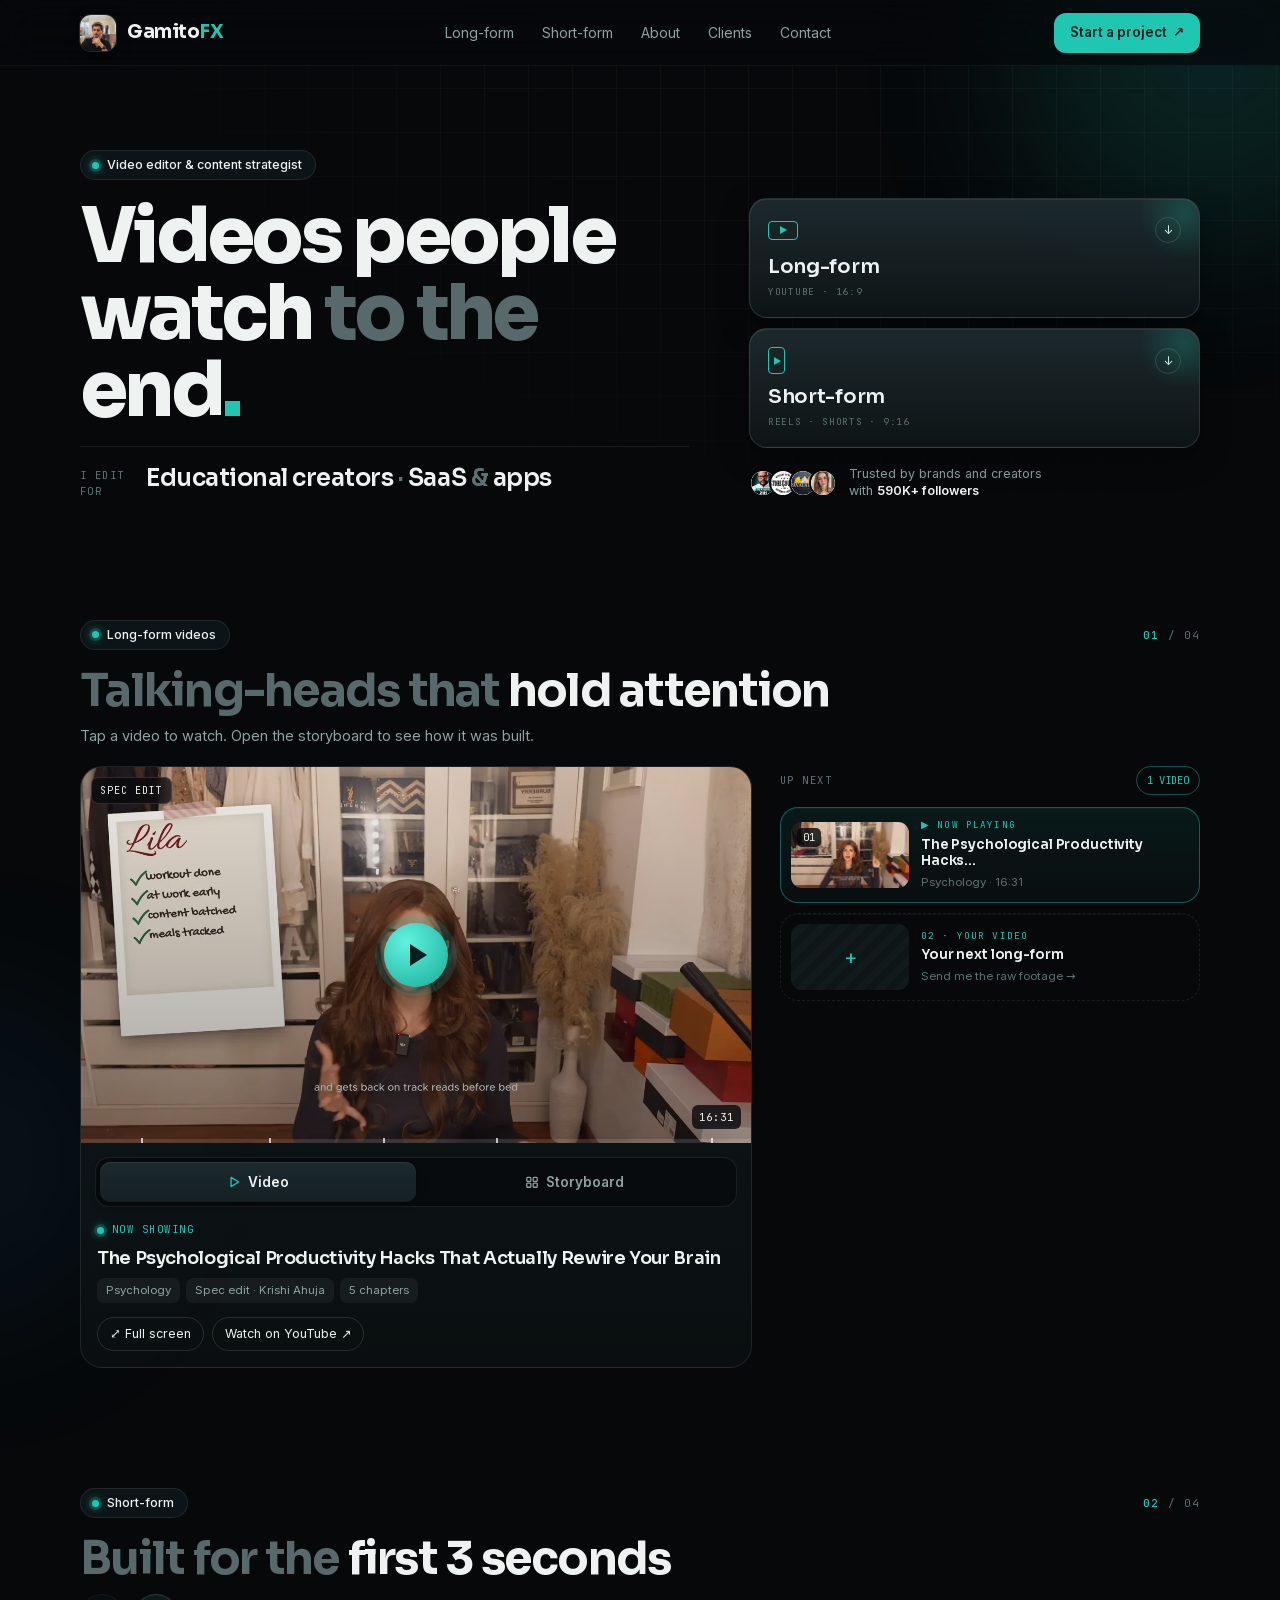
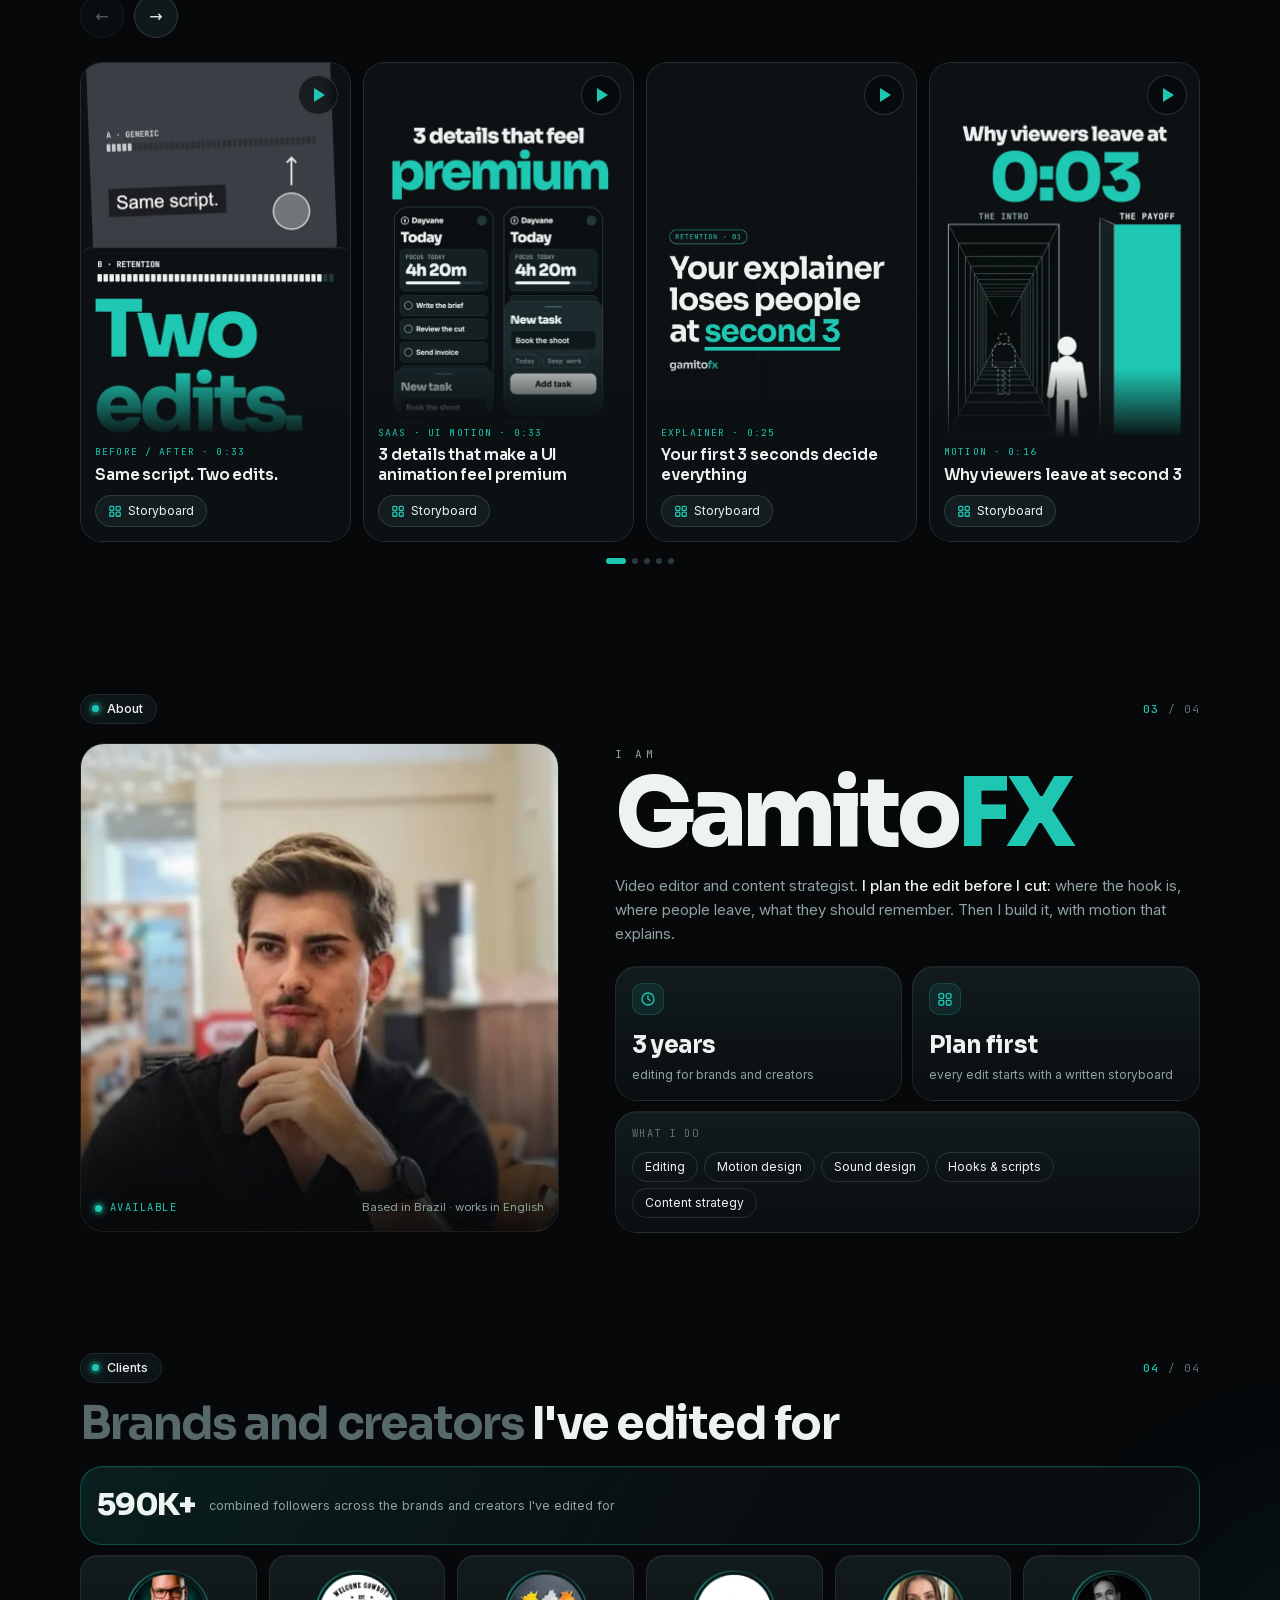
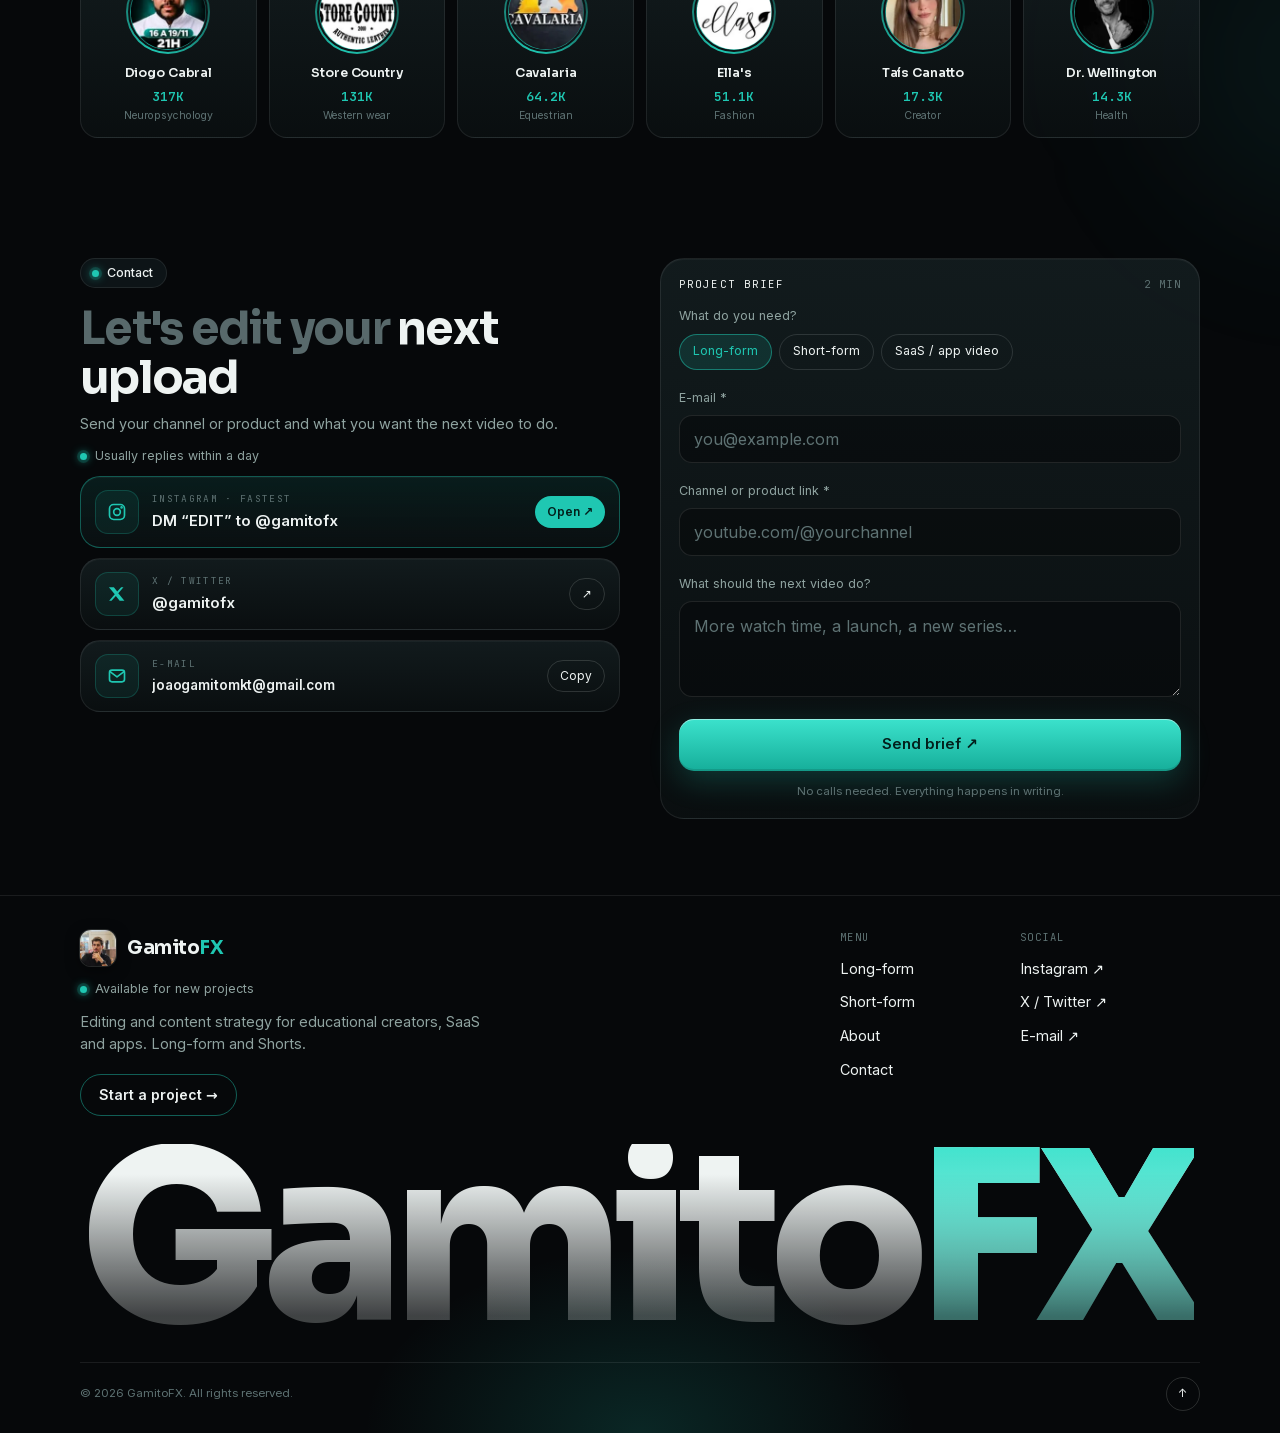
==== index.html @ 032e1204 "Fix desktop: cache-bust CSS/JS, clip ambient glows, tablet layout, hero size; map first-3-seconds sh" ====
<!doctype html>
<html lang="en">
<head>
<meta charset="utf-8">
<meta name="viewport" content="width=device-width, initial-scale=1, viewport-fit=cover">
<title>GamitoFX · Video editor and content strategist for educational creators, SaaS and apps</title>
<meta name="description" content="Long-form and short-form editing with motion design for educational creators, SaaS and apps. Every edit starts with a storyboard. Videos people watch to the end.">
<link rel="canonical" href="https://gamitofx.pages.dev/">
<meta name="theme-color" content="#06080A">
<meta name="color-scheme" content="dark">

<!-- Open Graph / X -->
<meta property="og:type" content="website">
<meta property="og:site_name" content="GamitoFX">
<meta property="og:url" content="https://gamitofx.pages.dev/">
<meta property="og:title" content="GamitoFX · Videos people watch to the end">
<meta property="og:description" content="Video editor and content strategist for educational creators, SaaS and apps. Long-form and Shorts, each one with its storyboard.">
<meta property="og:image" content="https://gamitofx.pages.dev/assets/img/og-image.jpg">
<meta property="og:image:width" content="1200">
<meta property="og:image:height" content="630">
<meta property="og:image:alt" content="GamitoFX: videos people watch to the end">
<meta name="twitter:card" content="summary_large_image">
<meta name="twitter:site" content="@gamitofx">
<meta name="twitter:title" content="GamitoFX · Videos people watch to the end">
<meta name="twitter:description" content="Video editor and content strategist for educational creators, SaaS and apps.">
<meta name="twitter:image" content="https://gamitofx.pages.dev/assets/img/og-image.jpg">

<!-- Icons -->
<link rel="icon" href="/favicon.ico" sizes="48x48">
<link rel="icon" href="/icon-192.png" type="image/png" sizes="192x192">
<link rel="apple-touch-icon" href="/apple-touch-icon.png">
<link rel="manifest" href="/site.webmanifest">

<!-- Fonts -->
<link rel="preload" href="/assets/fonts/sora-var.woff2" as="font" type="font/woff2" crossorigin>
<link rel="preload" href="/assets/fonts/inter-var.woff2" as="font" type="font/woff2" crossorigin>
<link rel="stylesheet" href="/assets/site.css?v=20261111b">

<!-- Google Analytics (GA4): paste the tag here when the property is created -->
<!-- Microsoft Clarity: paste the install code here when the project is created -->

<script type="application/ld+json">
{
  "@context": "https://schema.org",
  "@graph": [
    {
      "@type": "Person",
      "@id": "https://gamitofx.pages.dev/#person",
      "name": "GamitoFX",
      "jobTitle": "Video editor and content strategist",
      "url": "https://gamitofx.pages.dev/",
      "image": "https://gamitofx.pages.dev/assets/img/gamitofx-480.jpg",
      "email": "mailto:joaogamitomkt@gmail.com",
      "nationality": "Brazil",
      "knowsLanguage": ["en", "pt-BR"],
      "sameAs": ["https://www.instagram.com/gamitofx/", "https://x.com/gamitofx"]
    },
    {
      "@type": "ProfessionalService",
      "@id": "https://gamitofx.pages.dev/#service",
      "name": "GamitoFX",
      "url": "https://gamitofx.pages.dev/",
      "image": "https://gamitofx.pages.dev/assets/img/og-image.jpg",
      "description": "Long-form and short-form video editing, motion design and content strategy for educational creators, SaaS and apps.",
      "founder": {"@id": "https://gamitofx.pages.dev/#person"},
      "areaServed": "Worldwide",
      "serviceType": ["Video editing", "Short-form video editing", "Motion design", "Sound design", "Content strategy"]
    },
    {
      "@type": "WebSite",
      "@id": "https://gamitofx.pages.dev/#website",
      "url": "https://gamitofx.pages.dev/",
      "name": "GamitoFX",
      "inLanguage": "en"
    }
  ]
}
</script>
</head>
<body>
<a class="skip" href="#main">Skip to content</a>
<div class="bg-grid" aria-hidden="true"></div>
<div class="glows" aria-hidden="true">
<div class="glow" aria-hidden="true" style="width:380px;height:380px;background:rgba(31,199,178,.14);top:-140px;right:-120px"></div>
<div class="glow" aria-hidden="true" style="width:320px;height:320px;background:rgba(31,140,199,.08);top:1000px;left:-200px"></div>
<div class="glow" aria-hidden="true" style="width:320px;height:320px;background:rgba(31,199,178,.07);top:3100px;right:-200px"></div>
</div>

<header class="head">
  <div class="wrap">
    <a class="brand" href="#top" aria-label="GamitoFX, back to top">
      <img class="logo" src="/assets/img/gamitofx-96.webp" width="36" height="36" alt="">
      <span class="wm">Gamito<i>FX</i></span>
    </a>
    <nav class="nav" aria-label="Main">
      <a href="#long">Long-form</a><a href="#short">Short-form</a><a href="#about">About</a><a href="#clients">Clients</a><a href="#contact">Contact</a>
    </nav>
    <div class="hr">
      <a class="cta-s" href="#contact">Start a project <span aria-hidden="true">↗</span></a>
      <button class="burger" id="burger" aria-label="Open menu" aria-expanded="false" aria-controls="menu"><span></span><span></span><span></span></button>
    </div>
  </div>
  <div class="prog" id="prog" aria-hidden="true"></div>
</header>

<div class="menu" id="menu" aria-label="Menu">
  <a class="mi" href="#long"><span class="mono">01</span><b>Long-form</b><small>16:9</small></a>
  <a class="mi" href="#short"><span class="mono">02</span><b>Short-form</b><small>9:16</small></a>
  <a class="mi" href="#about"><span class="mono">03</span><b>About</b></a>
  <a class="mi" href="#clients"><span class="mono">04</span><b>Clients</b></a>
  <a class="mi" href="#contact"><span class="mono">05</span><b>Contact</b></a>
  <div class="mfoot">
    <div class="msoc"><a class="chip" href="https://www.instagram.com/gamitofx/" target="_blank" rel="noopener">Instagram ↗</a><a class="chip" href="https://x.com/gamitofx" target="_blank" rel="noopener">X ↗</a><a class="chip" href="mailto:joaogamitomkt@gmail.com">E-mail ↗</a></div>
    <a class="btn pri" href="https://ig.me/m/gamitofx" target="_blank" rel="noopener">DM “EDIT” on Instagram ↗</a>
  </div>
</div>

<main id="main">

<!-- HERO -->
<section class="wrap hero" id="top">
  <div>
    <div class="pill"><span class="d live"></span>Video editor &amp; content strategist</div>
    <h1>Videos people watch <span class="g">to the</span> end<span class="dot">.</span></h1>
    <div class="niche"><div class="k">I EDIT FOR</div><div class="v">Educational creators <span>·</span> SaaS <span>&amp;</span> apps</div></div>
  </div>
  <div>
    <div class="watch">
      <a class="wt" href="#long"><div class="ic"><div class="shape" style="width:30px;height:19px"></div><span class="ar" aria-hidden="true">↓</span></div><div><b>Long-form</b><small>YOUTUBE · 16:9</small></div></a>
      <a class="wt" href="#short"><div class="ic"><div class="shape" style="width:17px;height:27px"></div><span class="ar" aria-hidden="true">↓</span></div><div><b>Short-form</b><small>REELS · SHORTS · 9:16</small></div></a>
    </div>
    <a class="trust" href="#clients">
      <div class="stack" aria-hidden="true"><img src="/assets/img/clients/diogo.webp" width="28" height="28" alt=""><img src="/assets/img/clients/store.webp" width="28" height="28" alt=""><img src="/assets/img/clients/cavalaria.webp" width="28" height="28" alt=""><img src="/assets/img/clients/tais.webp" width="28" height="28" alt=""></div>
      <p>Trusted by brands and creators<br>with <b>590K+ followers</b></p>
    </a>
  </div>
</section>

<!-- LONG-FORM -->
<section class="wrap lf" id="long" aria-labelledby="lf-t">
  <div class="shead rv"><div class="pill"><span class="d"></span>Long-form videos</div><span class="idx"><b>01</b> / 04</span></div>
  <h2 class="rv" id="lf-t"><span class="g">Talking-heads that</span> hold attention</h2>
  <p class="sub rv">Tap a video to watch. Open the storyboard to see how it was built.</p>
  <div class="lfg">
    <article class="card player rv">
      <div class="thumb" id="lf-thumb">
        <img src="/assets/img/krishi-poster.webp" width="1280" height="720" alt="Frame from the edit: a polaroid checklist next to the speaker">
        <div class="shade"></div>
        <span class="tag">SPEC EDIT</span>
        <button class="play" id="lf-play" data-yt="2nMF9-UXEYw" aria-label="Play: The Psychological Productivity Hacks That Actually Rewire Your Brain"></button>
        <span class="dur">16:31</span>
        <div class="bar" aria-hidden="true"><u style="left:9%"></u><u style="left:28%"></u><u style="left:45%"></u><u style="left:62%"></u><u style="left:94%"></u></div>
      </div>
      <div class="seg" role="tablist" aria-label="Video or storyboard">
        <button role="tab" id="tab-v" aria-selected="true" aria-controls="pv"><svg class="ico" viewBox="0 0 24 24"><path d="M7 4l13 8-13 8z"/></svg>Video</button>
        <button role="tab" id="tab-s" aria-selected="false" aria-controls="ps" tabindex="-1"><svg class="ico" viewBox="0 0 24 24"><rect x="3" y="4" width="7" height="7" rx="1.5"/><rect x="14" y="4" width="7" height="7" rx="1.5"/><rect x="3" y="14" width="7" height="7" rx="1.5"/><rect x="14" y="14" width="7" height="7" rx="1.5"/></svg>Storyboard</button>
      </div>
      <div class="pinfo" id="pv" role="tabpanel" aria-labelledby="tab-v">
        <div class="now"><span class="d"></span>NOW SHOWING</div>
        <h3>The Psychological Productivity Hacks That Actually Rewire Your Brain</h3>
        <div class="meta"><span>Psychology</span><span>Spec edit · Krishi Ahuja</span><span>5 chapters</span></div>
        <div class="rowb"><button class="chip" id="lf-full">⤢ Full screen</button><a class="chip" id="lf-yt" href="#long" target="_blank" rel="noopener">Watch on YouTube ↗</a></div>
      </div>
      <div class="sb" id="ps" role="tabpanel" aria-labelledby="tab-s" hidden>
        <div class="sbh"><span class="lbl"><b>01</b> · The brief</span></div>
        <p class="brief">17 minutes of one camera, already cut and captioned. <span class="mut">Goal: keep the calm tone and give the viewer a structure to follow.</span></p>
        <div class="sbh"><span class="lbl"><b>02</b> · The look</span><span class="lbl">from the creator's brand</span></div>
        <div class="look"><div class="sw" style="background:#F4ECDF" title="Paper cream"></div><div class="sw" style="background:#7B1E22" title="Deep red"></div><div class="sw" style="background:#3B2A25" title="Ink brown"></div><div class="sw" style="background:#fff" title="White"></div><div class="fonts">Paper, washi tape, polaroids<br>Poppins · Allura · Playfair</div></div>
        <div class="sbh"><span class="lbl"><b>03</b> · Storyboard</span><span class="lbl">swipe →</span></div>
        <div class="tl"><div class="strip" tabindex="0" aria-label="Storyboard frames">
          <div class="fr"><div class="im"><img src="/assets/img/sb/krishi-5.webp" width="480" height="270" alt="" loading="lazy"><span class="tc">0:05</span></div><b>Hook: two people</b><p>Same age, same city. Two characters make the contrast visible from the first second.</p></div>
          <div class="fr"><div class="im"><img src="/assets/img/sb/krishi-20.webp" width="480" height="270" alt="" loading="lazy"><span class="tc">0:20</span></div><b>The checklist</b><p>One item ticks per sentence, on the spoken word.</p></div>
          <div class="fr"><div class="im"><img src="/assets/img/sb/krishi-75.webp" width="480" height="270" alt="" loading="lazy"><span class="tc">1:15</span></div><b>The reveal</b><p>The keyword lands on the beat of the line.</p></div>
          <div class="fr"><div class="im"><img src="/assets/img/sb/krishi-340.webp" width="480" height="270" alt="" loading="lazy"><span class="tc">5:40</span></div><b>Study card</b><p>Research shows up as a note card, with numbers only when they're said.</p></div>
          <div class="fr"><div class="im"><img src="/assets/img/sb/krishi-960.webp" width="480" height="270" alt="" loading="lazy"><span class="tc">16:00</span></div><b>The close</b><p>Short, bold words carry the call to action.</p></div>
        </div></div>
        <div class="sbh"><span class="lbl"><b>04</b> · The process</span></div>
        <div class="flow"><span class="chip">Transcript</span><em>→</em><span class="chip">Structure</span><em>→</em><span class="chip">Look</span><em>→</em><span class="chip">Storyboard</span><em>→</em><span class="chip">Cuts</span><em>→</em><span class="chip">Motion</span><em>→</em><span class="chip">Sound</span><em>→</em><span class="chip">Review</span></div>
        <div class="sbh"><span class="lbl"><b>05</b> · By the numbers</span></div>
        <div class="nums"><div class="num"><b>5</b><span>chapter cards so viewers know where they are</span></div><div class="num"><b>~80</b><span>motion moments timed to the voice</span></div><div class="num"><b>7</b><span>music cues, one per section</span></div><div class="num"><b>−14</b><span>LUFS, YouTube's loudness target</span></div></div>
      </div>
    </article>
    <div class="rv">
      <div class="upn"><span class="lbl">Up next</span><span class="cnt">1 VIDEO</span></div>
      <div class="card item on"><div class="t"><img src="/assets/img/sb/krishi-640.webp" width="480" height="270" alt="" loading="lazy"><span class="n">01</span></div><div><div class="k">▶ NOW PLAYING</div><h4>The Psychological Productivity Hacks…</h4><div class="m">Psychology · 16:31</div></div></div>
      <a class="card item slot" href="#contact"><div class="t" aria-hidden="true">+</div><div><div class="k">02 · YOUR VIDEO</div><h4>Your next long-form</h4><div class="m">Send me the raw footage →</div></div></a>
    </div>
  </div>
</section>

<!-- SHORT-FORM -->
<section class="wrap sf" id="short" aria-labelledby="sf-t">
  <div class="shead rv"><div class="pill"><span class="d"></span>Short-form</div><span class="idx"><b>02</b> / 04</span></div>
  <h2 class="rv" id="sf-t"><span class="g">Built for the</span> first 3 seconds</h2>
  <div class="arrows rv"><button id="prev" aria-label="Previous video">←</button><button id="next" aria-label="Next video">→</button></div>
  <div class="car" id="car">
    <article class="vc" data-sb="same" data-yt="r2tArMUf2h0">
      <div class="im"><video poster="/assets/img/poster-same-script-v2.webp" preload="none" playsinline width="720" height="1280"></video><button class="hit" aria-label="Play: Same script. Two edits."></button><span class="pp" aria-hidden="true"></span></div>
      <div class="ov"><div class="k">BEFORE / AFTER · 0:33</div><h4>Same script. Two edits.</h4><button class="chip sbo"><svg class="ico" viewBox="0 0 24 24" style="color:var(--ac)"><rect x="3" y="4" width="7" height="7" rx="1.5"/><rect x="14" y="4" width="7" height="7" rx="1.5"/><rect x="3" y="14" width="7" height="7" rx="1.5"/><rect x="14" y="14" width="7" height="7" rx="1.5"/></svg>Storyboard</button></div>
    </article>
    <article class="vc" data-sb="ui" data-yt="V-cjwoHcC1Y">
      <div class="im"><video poster="/assets/img/poster-ui-premium.webp" preload="none" playsinline width="720" height="1280"></video><button class="hit" aria-label="Play: 3 details that make a UI animation feel premium"></button><span class="pp" aria-hidden="true"></span></div>
      <div class="ov"><div class="k">SAAS · UI MOTION · 0:33</div><h4>3 details that make a UI animation feel premium</h4><button class="chip sbo"><svg class="ico" viewBox="0 0 24 24" style="color:var(--ac)"><rect x="3" y="4" width="7" height="7" rx="1.5"/><rect x="14" y="4" width="7" height="7" rx="1.5"/><rect x="3" y="14" width="7" height="7" rx="1.5"/><rect x="14" y="14" width="7" height="7" rx="1.5"/></svg>Storyboard</button></div>
    </article>
    <article class="vc" data-sb="first3" data-yt="9R48O_YQjhA">
      <div class="im"><video poster="/assets/img/poster-first-3-seconds.webp" preload="none" playsinline width="720" height="1280"></video><button class="hit" aria-label="Play: Your first 3 seconds decide everything"></button><span class="pp" aria-hidden="true"></span></div>
      <div class="ov"><div class="k">EXPLAINER · 0:25</div><h4>Your first 3 seconds decide everything</h4><button class="chip sbo"><svg class="ico" viewBox="0 0 24 24" style="color:var(--ac)"><rect x="3" y="4" width="7" height="7" rx="1.5"/><rect x="14" y="4" width="7" height="7" rx="1.5"/><rect x="3" y="14" width="7" height="7" rx="1.5"/><rect x="14" y="14" width="7" height="7" rx="1.5"/></svg>Storyboard</button></div>
    </article>
    <article class="vc" data-sb="why">
      <div class="im"><video src="/assets/video/why-viewers-leave.mp4" poster="/assets/img/poster-why-viewers-leave.webp" preload="none" playsinline width="720" height="1280"></video><button class="hit" aria-label="Play: Why viewers leave at second 3"></button><span class="pp" aria-hidden="true"></span></div>
      <div class="ov"><div class="k">MOTION · 0:16</div><h4>Why viewers leave at second 3</h4><button class="chip sbo"><svg class="ico" viewBox="0 0 24 24" style="color:var(--ac)"><rect x="3" y="4" width="7" height="7" rx="1.5"/><rect x="14" y="4" width="7" height="7" rx="1.5"/><rect x="3" y="14" width="7" height="7" rx="1.5"/><rect x="14" y="14" width="7" height="7" rx="1.5"/></svg>Storyboard</button></div>
    </article>
    <article class="vc" data-sb="anatomy">
      <div class="im"><video src="/assets/video/anatomy.mp4" poster="/assets/img/poster-anatomy.webp" preload="none" playsinline width="720" height="1280"></video><button class="hit" aria-label="Play: Anatomy of a viral explainer"></button><span class="pp" aria-hidden="true"></span></div>
      <div class="ov"><div class="k">BREAKDOWN · 0:28</div><h4>Anatomy of a viral explainer</h4><button class="chip sbo"><svg class="ico" viewBox="0 0 24 24" style="color:var(--ac)"><rect x="3" y="4" width="7" height="7" rx="1.5"/><rect x="14" y="4" width="7" height="7" rx="1.5"/><rect x="3" y="14" width="7" height="7" rx="1.5"/><rect x="14" y="14" width="7" height="7" rx="1.5"/></svg>Storyboard</button></div>
    </article>
  </div>
  <div class="dots" id="dots" aria-hidden="true"><i class="on"></i><i></i><i></i><i></i><i></i></div>
</section>

<!-- ABOUT -->
<section class="wrap ab" id="about" aria-labelledby="ab-t">
  <div class="shead rv"><div class="pill"><span class="d"></span>About</div><span class="idx"><b>03</b> / 04</span></div>
  <div class="abg">
    <div class="photo rv"><img src="/assets/img/about-720.webp" width="720" height="720" alt="Portrait of GamitoFX" loading="lazy"><div class="av"><span><span class="d live"></span>AVAILABLE</span><em>Based in Brazil · works in English</em></div></div>
    <div class="rv">
      <div class="iam">I AM</div>
      <h2 class="big" id="ab-t">Gamito<i>FX</i></h2>
      <p class="bio">Video editor and content strategist. <b>I plan the edit before I cut:</b> where the hook is, where people leave, what they should remember. Then I build it, with motion that explains.</p>
      <div class="stats">
        <div class="card st"><div class="i"><svg class="ico" viewBox="0 0 24 24"><circle cx="12" cy="12" r="9"/><path d="M12 7v5l3 2"/></svg></div><b>3 years</b><span>editing for brands and creators</span></div>
        <div class="card st"><div class="i"><svg class="ico" viewBox="0 0 24 24"><rect x="3" y="4" width="7" height="7" rx="1.5"/><rect x="14" y="4" width="7" height="7" rx="1.5"/><rect x="3" y="14" width="7" height="7" rx="1.5"/><rect x="14" y="14" width="7" height="7" rx="1.5"/></svg></div><b>Plan first</b><span>every edit starts with a written storyboard</span></div>
      </div>
      <div class="card does"><div class="lbl">What I do</div><span class="chip">Editing</span><span class="chip">Motion design</span><span class="chip">Sound design</span><span class="chip">Hooks &amp; scripts</span><span class="chip">Content strategy</span></div>
    </div>
  </div>
</section>

<!-- CLIENTS -->
<section class="wrap pf" id="clients" aria-labelledby="cl-t">
  <div class="shead rv"><div class="pill"><span class="d"></span>Clients</div><span class="idx"><b>04</b> / 04</span></div>
  <h2 class="rv" id="cl-t"><span class="g">Brands and creators</span> I've edited for</h2>
  <div class="card total rv"><b>590K+</b><p>combined followers across the brands and creators I've edited for</p></div>
  <ul class="grid rv" style="list-style:none">
    <li class="card cr"><div class="a"><img src="/assets/img/clients/diogo.webp" width="160" height="160" alt="" loading="lazy"></div><b>Diogo Cabral</b><div class="n">317K</div><div class="y">Neuropsychology</div></li>
    <li class="card cr"><div class="a"><img src="/assets/img/clients/store.webp" width="160" height="160" alt="" loading="lazy"></div><b>Store Country</b><div class="n">131K</div><div class="y">Western wear</div></li>
    <li class="card cr"><div class="a"><img src="/assets/img/clients/cavalaria.webp" width="160" height="160" alt="" loading="lazy"></div><b>Cavalaria</b><div class="n">64.2K</div><div class="y">Equestrian</div></li>
    <li class="card cr"><div class="a"><img src="/assets/img/clients/ellas.webp" width="160" height="160" alt="" loading="lazy"></div><b>Ella's</b><div class="n">51.1K</div><div class="y">Fashion</div></li>
    <li class="card cr"><div class="a"><img src="/assets/img/clients/tais.webp" width="160" height="160" alt="" loading="lazy"></div><b>Taís Canatto</b><div class="n">17.3K</div><div class="y">Creator</div></li>
    <li class="card cr"><div class="a"><img src="/assets/img/clients/wellington.webp" width="160" height="160" alt="" loading="lazy"></div><b>Dr. Wellington</b><div class="n">14.3K</div><div class="y">Health</div></li>
  </ul>
</section>

<!-- CONTACT -->
<section class="wrap ct" id="contact" aria-labelledby="ct-t">
  <div class="ctg">
    <div class="rv">
      <div class="pill"><span class="d"></span>Contact</div>
      <h2 id="ct-t"><span class="g">Let's edit your</span> next upload</h2>
      <p class="sub">Send your channel or product and what you want the next video to do.</p>
      <div class="resp"><span class="d live"></span>Usually replies within a day</div>
      <a class="card cc main" href="https://ig.me/m/gamitofx" target="_blank" rel="noopener"><div class="ic"><svg class="ico" viewBox="0 0 24 24"><rect x="3" y="3" width="18" height="18" rx="5"/><circle cx="12" cy="12" r="4"/><circle cx="17.5" cy="6.5" r=".6" fill="currentColor"/></svg></div><div class="tx"><div class="lbl">Instagram · fastest</div><b>DM “EDIT” to @gamitofx</b></div><span class="go">Open ↗</span></a>
      <a class="card cc" href="https://x.com/gamitofx" target="_blank" rel="noopener"><div class="ic"><svg viewBox="0 0 24 24" width="18" height="18" fill="currentColor"><path d="M17.5 3h3.2l-7 8 8.2 10h-6.4l-5-6.3L4.7 21H1.5l7.5-8.6L1.2 3h6.6l4.5 5.8z"/></svg></div><div class="tx"><div class="lbl">X / Twitter</div><b>@gamitofx</b></div><span class="go" aria-hidden="true">↗</span></a>
      <div class="card cc"><div class="ic"><svg class="ico" viewBox="0 0 24 24"><rect x="3" y="5" width="18" height="14" rx="3"/><path d="M4 7l8 6 8-6"/></svg></div><div class="tx"><div class="lbl">E-mail</div><b class="em"><a href="mailto:joaogamitomkt@gmail.com">joaogamitomkt@gmail.com</a></b></div><button class="go" id="copy" data-copy="joaogamitomkt@gmail.com">Copy</button></div>
    </div>
    <form class="card form rv" id="brief" novalidate>
      <div class="fh"><div class="lbl">Project brief</div><span class="lbl">2 min</span></div>
      <fieldset class="fl"><legend>What do you need?</legend>
        <div class="opts">
          <input type="radio" name="need" id="n1" value="Long-form" checked><label for="n1">Long-form</label>
          <input type="radio" name="need" id="n2" value="Short-form"><label for="n2">Short-form</label>
          <input type="radio" name="need" id="n3" value="SaaS / app video"><label for="n3">SaaS / app video</label>
        </div>
      </fieldset>
      <label class="fl"><span>E-mail *</span><input class="in" type="email" name="email" required autocomplete="email" placeholder="you@example.com"></label>
      <label class="fl"><span>Channel or product link *</span><input class="in" type="text" name="link" required inputmode="url" autocapitalize="off" placeholder="youtube.com/@yourchannel"></label>
      <label class="fl"><span>What should the next video do?</span><textarea class="in" name="goal" maxlength="2000" placeholder="More watch time, a launch, a new series…"></textarea></label>
      <button class="btn pri" type="submit" style="margin-top:16px">Send brief ↗</button>
      <p class="fine">No calls needed. Everything happens in writing.</p>
    </form>
  </div>
</section>

</main>

<footer class="foot">
  <div class="wrap">
    <div class="ftop">
      <div>
        <a class="brand" href="#top"><img class="logo" src="/assets/img/gamitofx-96.webp" width="36" height="36" alt=""><span class="wm">Gamito<i>FX</i></span></a>
        <div class="fstat"><span class="d live"></span>Available for new projects</div>
        <p class="ds">Editing and content strategy for educational creators, SaaS and apps. Long-form and Shorts.</p>
        <a class="chip" href="#contact" style="height:42px;padding:0 18px;font-size:14px;font-weight:600;border-color:rgba(31,199,178,.45)">Start a project →</a>
      </div>
      <div class="cols">
        <div><div class="lbl">Menu</div><a href="#long">Long-form</a><a href="#short">Short-form</a><a href="#about">About</a><a href="#contact">Contact</a></div>
        <div><div class="lbl">Social</div><a href="https://www.instagram.com/gamitofx/" target="_blank" rel="noopener">Instagram ↗</a><a href="https://x.com/gamitofx" target="_blank" rel="noopener">X / Twitter ↗</a><a href="mailto:joaogamitomkt@gmail.com">E-mail ↗</a></div>
      </div>
    </div>
    <div class="gwrap" aria-hidden="true"><div class="giant" id="giant">Gamito<i>FX</i></div></div>
    <div class="copy"><span>© 2026 GamitoFX. All rights reserved.</span><a class="top" href="#top" aria-label="Back to top">↑</a></div>
  </div>
</footer>

<dialog class="sheet" id="sheet" aria-labelledby="sh-t">
  <div class="grab" aria-hidden="true"></div>
  <div class="shtop"><div><div class="lbl" id="sh-l"></div><h3 id="sh-t"></h3></div><button class="x" id="sh-x" aria-label="Close storyboard">✕</button></div>
  <p class="sub" id="sh-d" style="font-size:13px;margin:10px 0 14px"></p>
  <div class="vstrip" id="sh-f" tabindex="0" aria-label="Storyboard frames"></div>
  <button class="btn sec" id="sh-w" style="margin-top:16px;height:46px">▶ Watch the short</button>
</dialog>

<div class="toast" id="toast" role="status" aria-live="polite"></div>

<script type="application/json" id="sb-data">
{
  "same": {"t":"Same script. Two edits.","d":"0:33","x":"The same words, edited twice. The difference is three decisions, not effects.","f":[
    ["same-0.5","0:00","The script","Shown first, so it's clear the words never change."],
    ["same-8","0:08","Edit A","A typical edit: title card and a caption at the bottom."],
    ["same-15","0:15","Edit B","Opens on the payoff. One keyword per line."],
    ["same-22","0:22","The why","Each decision is named on screen."]]},
  "ui": {"t":"3 details that make a UI animation feel premium","d":"0:33","x":"Same app, same screens, edited twice: CHEAP and PREMIUM side by side, so the difference is easy to see.","f":[
    ["ui-3.4","0:03","The hook","Two identical phones run the same flow. Only one feels expensive."],
    ["ui-10.9","0:10","Easing","Linear motion next to a spring, with the curve drawn under each phone."],
    ["ui-17.6","0:17","Stagger","Eight elements arrive one by one, shown in slow motion first."],
    ["ui-24.5","0:24","The tiny stuff","Overshoot, motion blur and a sound that lands with the card."]]},
  "first3": {"t":"Your first 3 seconds decide everything","d":"0:25","x":"A faceless explainer: a timer, a timeline and one fix you can use today.","f":[
    ["first3-1","0:01","The hook","A running timer makes “second 3” concrete."],
    ["first3-7","0:07","The problem","Logo, slow title, context: the usual intro on a real timeline."],
    ["first3-13","0:13","The fix","The payoff moves to the front, underlined by hand."],
    ["first3-21","0:21","Before / after","Same content, two first lines side by side."]]},
  "why": {"t":"Why viewers leave at second 3","d":"0:16","x":"No voice, just motion and sound. The video does what it explains.","f":[
    ["why-0.5","0:00","Two doors","The intro corridor on one side, the payoff on the other."],
    ["why-3.1","0:03","Gone","The viewer is pulled out at second 3, like a swipe."],
    ["why-6","0:06","The payoff","The best part was at 0:47. Nobody got there."],
    ["why-10","0:10","Same viewer","Payoff moved to 0:00. Now they walk past second 3."]]},
  "anatomy": {"t":"Anatomy of a viral explainer","d":"0:28","x":"A chapter bar is born in the hook and stays on screen: the Reel uses the technique it teaches.","f":[
    ["anat-1.5","0:01","Three videos","Three different explainers share one structure."],
    ["anat-5","0:05","Hook","The result jumps ahead of the intro on the timeline."],
    ["anat-9","0:09","Problem","Jargon is swapped for the viewer's own words."],
    ["anat-14","0:14","One example","One real example outweighs three claims."]]}
}
</script>
<script src="/assets/site.js?v=20261111b" defer></script>
</body>
</html>
---- assets/site.css ----
/* GamitoFX · site v2 · Midnight Teal */
@font-face{font-family:'Sora';font-style:normal;font-weight:400 800;font-display:swap;src:url(/assets/fonts/sora-var.woff2) format('woff2')}
@font-face{font-family:'Inter';font-style:normal;font-weight:400 600;font-display:swap;src:url(/assets/fonts/inter-var.woff2) format('woff2')}
@font-face{font-family:'JetBrains Mono';font-style:normal;font-weight:400 600;font-display:swap;src:url(/assets/fonts/jbmono-var.woff2) format('woff2')}

:root{
  --bg:#06080A;--sf:#11191B;--sf2:#152023;--bd:#23383C;--bd2:rgba(238,243,242,.085);
  --tx:#EEF3F2;--tx2:#8FA3A0;--tx3:#5E7273;--ac:#1FC7B2;--ac-ink:#03201C;
  --pad:18px;--head:66px;
  --f-d:'Sora',system-ui,sans-serif;--f-b:'Inter',system-ui,sans-serif;--f-m:'JetBrains Mono',ui-monospace,monospace;
}
*{box-sizing:border-box;margin:0;padding:0}
html{scroll-behavior:smooth;scroll-padding-top:calc(var(--head) + 8px);-webkit-text-size-adjust:100%}
html,body{overflow-x:clip}
body{background:var(--bg);color:var(--tx);font-family:var(--f-b);font-size:16px;line-height:1.5;-webkit-font-smoothing:antialiased;position:relative;min-height:100vh}
img,video,svg{display:block;max-width:100%}
a{color:inherit;text-decoration:none}
button{font:inherit;color:inherit;background:none;border:0;cursor:pointer}
:focus-visible{outline:2px solid var(--ac);outline-offset:3px;border-radius:8px}
.sr{position:absolute;width:1px;height:1px;overflow:hidden;clip:rect(0 0 0 0);white-space:nowrap}
.skip{position:absolute;left:12px;top:-60px;z-index:100;background:var(--ac);color:var(--ac-ink);padding:10px 14px;border-radius:10px;font-weight:600}
.skip:focus{top:12px}

/* background */
.bg-grid{position:absolute;inset:0 0 auto 0;height:1100px;pointer-events:none;z-index:-1;
  background-image:linear-gradient(rgba(238,243,242,.035) 1px,transparent 1px),linear-gradient(90deg,rgba(238,243,242,.035) 1px,transparent 1px);background-size:44px 44px;
  -webkit-mask-image:radial-gradient(ellipse 90% 70% at 70% 0%,#000 30%,transparent 75%);mask-image:radial-gradient(ellipse 90% 70% at 70% 0%,#000 30%,transparent 75%)}
.glow{position:absolute;pointer-events:none;border-radius:50%;filter:blur(80px);z-index:-1}
.wrap{max-width:1200px;margin:0 auto;padding:0 var(--pad);position:relative}
.mono{font-family:var(--f-m)}

/* header */
.head{position:fixed;top:0;left:0;right:0;height:var(--head);z-index:50;background:rgba(6,8,10,.72);backdrop-filter:blur(18px) saturate(140%);-webkit-backdrop-filter:blur(18px) saturate(140%);border-bottom:1px solid rgba(238,243,242,.06)}
.head .wrap{height:100%;display:flex;align-items:center;justify-content:space-between}
.prog{position:absolute;left:0;bottom:-1px;height:2px;width:100%;transform-origin:0 50%;transform:scaleX(0);background:linear-gradient(90deg,rgba(31,199,178,.2),var(--ac));box-shadow:0 0 12px rgba(31,199,178,.7)}
.brand{display:flex;align-items:center;gap:11px}
.logo{width:36px;height:36px;border-radius:11px;object-fit:cover;box-shadow:0 0 0 1px rgba(238,243,242,.14),0 4px 14px rgba(0,0,0,.5)}
.wm{font-family:var(--f-d);font-weight:700;font-size:19px;letter-spacing:-.025em}
.wm i{font-style:normal;color:var(--ac)}
.nav{display:none;gap:28px;font-size:14px;color:var(--tx2)}
.nav a{transition:color .2s}.nav a:hover{color:var(--tx)}
.hr{display:flex;align-items:center;gap:10px}
.cta-s{display:none;height:40px;padding:0 16px;border-radius:12px;align-items:center;gap:6px;font-size:13.5px;font-weight:600;background:var(--ac);color:var(--ac-ink);transition:filter .2s}
.cta-s:hover{filter:brightness(1.08)}
.burger{width:44px;height:44px;border-radius:13px;border:1px solid rgba(238,243,242,.15);background:linear-gradient(180deg,rgba(30,44,47,.8),rgba(17,25,27,.8));display:flex;flex-direction:column;justify-content:center;align-items:center;gap:5px;box-shadow:inset 0 1px 0 rgba(255,255,255,.08)}
.burger span{width:18px;height:2px;border-radius:2px;background:var(--tx);transition:transform .25s,opacity .2s,width .25s}
.burger span:nth-child(2){width:12px;margin-left:6px}
.menu-open .burger span:nth-child(1){transform:translateY(7px) rotate(45deg)}
.menu-open .burger span:nth-child(2){opacity:0}
.menu-open .burger span:nth-child(3){transform:translateY(-7px) rotate(-45deg)}

/* menu */
.menu{position:fixed;inset:0;z-index:45;background:rgba(6,8,10,.96);backdrop-filter:blur(18px);-webkit-backdrop-filter:blur(18px);padding:calc(var(--head) + 24px) 22px 28px;display:flex;flex-direction:column;opacity:0;visibility:hidden;transition:opacity .25s,visibility .25s}
.menu-open .menu{opacity:1;visibility:visible}
.menu-open{overflow:hidden}
.mi{display:flex;align-items:center;gap:16px;padding:16px 0;border-bottom:1px solid var(--bd2);transform:translateY(8px);transition:transform .35s}
.menu-open .mi{transform:none}
.mi .mono{font-size:11px;color:var(--ac);width:22px}
.mi b{font-family:var(--f-d);font-weight:700;font-size:30px;letter-spacing:-.035em;flex:1}
.mi small{font-family:var(--f-m);font-size:10.5px;color:var(--tx3);padding:4px 8px;border:1px solid var(--bd2);border-radius:6px}
.mfoot{margin-top:auto}
.msoc{display:flex;gap:8px;margin-bottom:12px;flex-wrap:wrap}
.msoc .chip{height:38px;padding:0 16px;font-size:13px}

/* shared */
.pill{display:inline-flex;align-items:center;gap:8px;height:30px;padding:0 13px 0 11px;border-radius:99px;border:1px solid var(--bd2);background:rgba(21,32,35,.55);font-size:12.5px;font-weight:500}
.d{width:7px;height:7px;border-radius:50%;background:var(--ac);box-shadow:0 0 0 3px rgba(31,199,178,.18),0 0 10px var(--ac);flex:none}
.d.live{animation:pulse 2.4s ease-in-out infinite}
@keyframes pulse{50%{box-shadow:0 0 0 6px rgba(31,199,178,0),0 0 14px var(--ac)}}
.shead{display:flex;justify-content:space-between;align-items:center;gap:12px}
.idx{font-family:var(--f-m);font-size:11px;color:var(--tx3);letter-spacing:.1em}
.idx b{color:var(--ac);font-weight:500}
h1,h2,h3,h4{font-family:var(--f-d);font-weight:700}
h2{font-size:31px;line-height:1.07;letter-spacing:-.038em;margin:16px 0 10px}
.g{color:#58696B}
.sub{color:var(--tx2);font-size:14.5px;line-height:1.55;max-width:560px}
.btn{display:flex;align-items:center;justify-content:center;gap:8px;height:52px;border-radius:15px;font-weight:600;font-size:15px;width:100%;transition:transform .15s,filter .2s}
.btn:active{transform:scale(.98)}
.btn.pri{background:linear-gradient(180deg,#3BE2CC,#16AE9A);color:var(--ac-ink);box-shadow:0 10px 30px rgba(31,199,178,.22),inset 0 1px 0 rgba(255,255,255,.45),inset 0 -2px 0 rgba(0,0,0,.12)}
.btn.pri:hover{filter:brightness(1.06)}
.btn.sec{background:rgba(21,32,35,.8);border:1px solid rgba(238,243,242,.12)}
.chip{display:inline-flex;align-items:center;gap:6px;height:30px;padding:0 12px;border-radius:99px;border:1px solid rgba(238,243,242,.13);font-size:12px;white-space:nowrap;transition:border-color .2s,background .2s}
a.chip:hover,button.chip:hover{border-color:rgba(31,199,178,.5)}
.lbl{font-family:var(--f-m);font-size:10.5px;letter-spacing:.14em;color:var(--tx3);text-transform:uppercase}
.card{border-radius:22px;border:1px solid var(--bd2);background:linear-gradient(180deg,rgba(23,34,37,.72),rgba(12,17,19,.72));box-shadow:inset 0 1px 0 rgba(255,255,255,.04)}
.ico{width:14px;height:14px;fill:none;stroke:currentColor;stroke-width:2.2;stroke-linecap:round;stroke-linejoin:round}
section{position:relative}

/* reveal */
.rv{opacity:0;transform:translateY(16px);transition:opacity .7s cubic-bezier(.2,.7,.2,1),transform .7s cubic-bezier(.2,.7,.2,1)}
.rv.seen{opacity:1;transform:none}
@media (prefers-reduced-motion:reduce){.rv{opacity:1;transform:none;transition:none}html{scroll-behavior:auto}.d.live{animation:none}}

/* hero */
.hero{padding-top:calc(var(--head) + 24px)}
.hero h1{font-weight:800;font-size:clamp(40px,11.4vw,78px);line-height:1;letter-spacing:-.048em;margin:18px 0 0}
.hero h1 .dot{color:var(--ac)}
.niche{margin-top:18px;display:flex;gap:14px;align-items:flex-start;padding-top:16px;border-top:1px solid var(--bd2)}
.niche .k{font-family:var(--f-m);font-size:10.5px;letter-spacing:.14em;color:var(--tx3);padding-top:5px;width:52px;flex:none}
.niche .v{font-family:var(--f-d);font-weight:600;font-size:18.5px;line-height:1.3;letter-spacing:-.02em}
.niche .v span{color:var(--tx3)}
.watch{display:grid;grid-template-columns:1fr 1fr;gap:10px;margin-top:18px}
.wt{height:92px;border-radius:18px;border:1px solid rgba(238,243,242,.12);background:linear-gradient(180deg,rgba(30,44,47,.92),rgba(15,22,24,.92));padding:12px 13px;display:flex;flex-direction:column;justify-content:space-between;position:relative;overflow:hidden;box-shadow:inset 0 1px 0 rgba(255,255,255,.07),0 10px 30px rgba(0,0,0,.35);transition:border-color .25s,transform .25s}
.wt:hover{border-color:rgba(31,199,178,.5);transform:translateY(-2px)}
.wt:after{content:"";position:absolute;right:-30px;top:-30px;width:90px;height:90px;border-radius:50%;background:radial-gradient(rgba(31,199,178,.22),transparent 70%)}
.wt .ic{display:flex;align-items:center;justify-content:space-between}
.shape{border:1.6px solid var(--ac);border-radius:4px;display:flex;align-items:center;justify-content:center}
.shape:after{content:"";border-left:7px solid var(--ac);border-top:4.5px solid transparent;border-bottom:4.5px solid transparent;margin-left:2px}
.ar{width:26px;height:26px;border-radius:50%;border:1px solid rgba(238,243,242,.15);display:flex;align-items:center;justify-content:center;font-size:12px}
.wt b{font-family:var(--f-d);font-size:15.5px;font-weight:600;letter-spacing:-.015em;display:block}
.wt small{display:block;font-family:var(--f-m);font-size:9.5px;color:var(--tx3);letter-spacing:.08em;margin-top:3px}
.trust{display:flex;align-items:center;gap:12px;margin-top:18px}
.stack{display:flex;flex:none}
.stack img{width:28px;height:28px;border-radius:50%;border:2px solid var(--bg);margin-left:-8px;background:#fff;object-fit:cover}
.stack img:first-child{margin-left:0}
.trust p{font-size:12.5px;color:var(--tx2);line-height:1.35}
.trust p b{color:var(--tx);font-weight:600}

/* long-form */
.lf{padding-top:34px}
.player{margin-top:18px;overflow:hidden}
.thumb{position:relative;aspect-ratio:16/9;background:#000;overflow:hidden}
.thumb>img{width:100%;height:100%;object-fit:cover}
.thumb iframe{position:absolute;inset:0;width:100%;height:100%;border:0}
.thumb .shade{position:absolute;inset:0;background:linear-gradient(rgba(0,0,0,.05),rgba(0,0,0,.35))}
.play{position:absolute;left:50%;top:50%;transform:translate(-50%,-50%);width:64px;height:64px;border-radius:50%;background:radial-gradient(circle at 35% 30%,#62F2DF,#15AC98);box-shadow:0 0 0 9px rgba(31,199,178,.16),0 12px 30px rgba(0,0,0,.55);display:flex;align-items:center;justify-content:center;transition:transform .2s,box-shadow .2s}
.play:hover{transform:translate(-50%,-50%) scale(1.06);box-shadow:0 0 0 12px rgba(31,199,178,.2),0 12px 30px rgba(0,0,0,.55)}
.play:after{content:"";border-left:17px solid var(--ac-ink);border-top:11px solid transparent;border-bottom:11px solid transparent;margin-left:5px}
.tag{position:absolute;top:10px;left:10px;font-family:var(--f-m);font-size:10px;letter-spacing:.1em;padding:5px 8px;border-radius:7px;background:rgba(6,8,10,.72);border:1px solid rgba(238,243,242,.14);backdrop-filter:blur(6px)}
.dur{position:absolute;bottom:14px;right:10px;font-family:var(--f-m);font-size:11px;padding:4px 7px;border-radius:6px;background:rgba(6,8,10,.8)}
.bar{position:absolute;left:0;right:0;bottom:0;height:4px;background:rgba(255,255,255,.12)}
.bar u{position:absolute;top:-1px;width:2px;height:6px;background:#fff;opacity:.7}
.seg{display:grid;grid-template-columns:1fr 1fr;margin:14px 14px 0;padding:4px;border-radius:14px;background:rgba(6,8,10,.6);border:1px solid var(--bd2)}
.seg button{height:40px;border-radius:10px;display:flex;align-items:center;justify-content:center;gap:7px;font-size:13.5px;font-weight:600;color:var(--tx2);transition:background .2s,color .2s}
.seg button[aria-selected=true]{background:linear-gradient(180deg,#1C2A2D,#152023);color:var(--tx);box-shadow:inset 0 1px 0 rgba(255,255,255,.08),0 2px 8px rgba(0,0,0,.4)}
.seg button[aria-selected=true] .ico{stroke:var(--ac)}
.pinfo{padding:15px 16px 16px}
.now{font-family:var(--f-m);font-size:10.5px;letter-spacing:.14em;color:var(--ac);display:flex;align-items:center;gap:8px}
.pinfo h3{font-weight:600;font-size:18px;line-height:1.28;letter-spacing:-.02em;margin:9px 0 8px}
.meta{display:flex;flex-wrap:wrap;gap:6px}
.meta span{font-size:11.5px;color:var(--tx2);padding:4px 9px;border-radius:7px;background:rgba(238,243,242,.05)}
.rowb{display:flex;gap:8px;margin-top:14px;flex-wrap:wrap}
.rowb .chip{height:34px;font-size:12.5px}
.upn{display:flex;justify-content:space-between;align-items:center;margin:24px 0 12px}
.cnt{font-family:var(--f-m);font-size:10.5px;padding:6px 10px;border-radius:99px;border:1px solid rgba(31,199,178,.4);color:var(--ac)}
.item{display:flex;gap:12px;padding:10px;border-radius:18px;margin-bottom:10px;align-items:center}
.item.on{border-color:rgba(31,199,178,.42);background:linear-gradient(180deg,rgba(31,199,178,.09),rgba(12,17,19,.7))}
.item .t{width:118px;flex:none;aspect-ratio:16/9;border-radius:11px;overflow:hidden;position:relative;background:#111}
.item .t img{width:100%;height:100%;object-fit:cover}
.item .t .n{position:absolute;top:6px;left:6px;font-family:var(--f-m);font-size:10px;background:rgba(6,8,10,.8);padding:2px 6px;border-radius:5px}
.item .k{font-family:var(--f-m);font-size:9.5px;letter-spacing:.12em;color:var(--ac)}
.item h4{font-weight:600;font-size:13.5px;line-height:1.25;margin:4px 0;letter-spacing:-.01em}
.item .m{font-size:11.5px;color:var(--tx3)}
.item.slot{border-style:dashed;background:transparent;transition:border-color .2s}
.item.slot:hover{border-color:rgba(31,199,178,.5)}
.item.slot .t{background:repeating-linear-gradient(135deg,#0E1517 0 7px,#111A1C 7px 14px);display:flex;align-items:center;justify-content:center;color:var(--ac);font-size:20px}
.item.slot h4{color:var(--tx)}

/* storyboard panel */
.sb{padding:2px 16px 18px}
.sb[hidden]{display:none}
.sbh{display:flex;justify-content:space-between;align-items:baseline;margin:18px 0 10px;gap:10px}
.sbh .lbl b{color:var(--ac);font-weight:500}
.brief{font-size:14px;line-height:1.55}
.brief .mut{color:var(--tx2)}
.look{display:flex;gap:8px;align-items:center;flex-wrap:wrap}
.sw{width:36px;height:36px;border-radius:10px;border:1px solid rgba(255,255,255,.12)}
.fonts{font-size:12px;color:var(--tx2);line-height:1.5;margin-left:6px}
.tl{position:relative;margin-right:-16px}
.tl:before{content:"";position:absolute;left:0;right:0;top:5px;height:1px;background:linear-gradient(90deg,var(--ac),rgba(31,199,178,.1))}
.strip{display:flex;gap:12px;overflow-x:auto;scroll-snap-type:x mandatory;scrollbar-width:none;padding-right:16px}
.strip::-webkit-scrollbar{display:none}
.fr{flex:none;width:196px;position:relative;padding-top:20px;scroll-snap-align:start}
.fr:before{content:"";position:absolute;top:1px;left:0;width:9px;height:9px;border-radius:50%;background:var(--bg);border:2px solid var(--ac)}
.fr .im{aspect-ratio:16/9;border-radius:12px;overflow:hidden;border:1px solid var(--bd2);position:relative;background:#000}
.fr .im img{width:100%;height:100%;object-fit:cover}
.tc{position:absolute;bottom:6px;left:6px;font-family:var(--f-m);font-size:10px;background:var(--ac);color:var(--ac-ink);padding:2px 6px;border-radius:5px;font-weight:600}
.fr b{display:block;font-family:var(--f-d);font-size:13px;font-weight:600;margin:9px 0 3px}
.fr p{font-size:12px;color:var(--tx2);line-height:1.4}
.flow{display:flex;flex-wrap:wrap;gap:6px;align-items:center}
.flow .chip{height:28px;font-size:11.5px;border-color:rgba(31,199,178,.35)}
.flow em{font-style:normal;color:var(--tx3);font-size:11px}
.nums{display:grid;grid-template-columns:1fr 1fr;gap:8px}
.num{padding:12px 13px;border-radius:14px;border:1px solid var(--bd2);background:rgba(6,8,10,.45)}
.num b{font-family:var(--f-d);font-size:22px;font-weight:700;letter-spacing:-.03em}
.num span{display:block;font-size:11.5px;color:var(--tx2);margin-top:3px;line-height:1.35}

/* shorts */
.sf{padding-top:60px}
.arrows{display:flex;gap:10px}
.arrows button{width:44px;height:44px;border-radius:50%;border:1px solid rgba(238,243,242,.15);background:rgba(21,32,35,.7);display:flex;align-items:center;justify-content:center;transition:border-color .2s,opacity .2s}
.arrows button:hover{border-color:rgba(31,199,178,.5)}
.arrows button:disabled{opacity:.35;cursor:default}
.car{display:flex;gap:12px;margin:20px calc(var(--pad)*-1) 0;padding:0 var(--pad);overflow-x:auto;scroll-snap-type:x mandatory;scroll-padding:0 var(--pad);scrollbar-width:none}
.car::-webkit-scrollbar{display:none}
.vc{flex:none;width:248px;border-radius:22px;overflow:hidden;position:relative;border:1px solid var(--bd2);background:var(--sf);scroll-snap-align:start}
.vc .im{aspect-ratio:9/16;position:relative;background:#000}
.vc video{width:100%;height:100%;object-fit:cover}
.pp{position:absolute;top:12px;right:12px;width:40px;height:40px;border-radius:50%;background:rgba(6,8,10,.6);backdrop-filter:blur(6px);border:1px solid rgba(255,255,255,.15);display:flex;align-items:center;justify-content:center;z-index:2}
.pp:after{content:"";border-left:11px solid var(--ac);border-top:7px solid transparent;border-bottom:7px solid transparent;margin-left:3px}
.vc.playing .pp:after{border:0;width:10px;height:12px;margin:0;border-left:3px solid var(--ac);border-right:3px solid var(--ac)}
.vc .ov{position:absolute;left:0;right:0;bottom:0;padding:76px 14px 14px;background:linear-gradient(rgba(10,15,17,0),#0B1012 40%);transition:opacity .3s}
.vc.playing .ov{opacity:0;pointer-events:none}
.vc .ov .k{font-family:var(--f-m);font-size:9.5px;letter-spacing:.12em;color:var(--ac)}
.vc .ov h4{font-size:15.5px;font-weight:600;line-height:1.25;margin:5px 0 11px;letter-spacing:-.01em}
.vc .ov .chip{height:32px;background:rgba(21,32,35,.9);position:relative;z-index:2}
.vc .hit{position:absolute;inset:0;z-index:1}
.dots{display:flex;gap:6px;justify-content:center;margin-top:16px}
.dots i{width:6px;height:6px;border-radius:3px;background:#2A3A3D;transition:width .3s,background .3s}
.dots i.on{width:20px;background:var(--ac)}

/* sheet (dialog) */
dialog.sheet{position:fixed;inset:auto 0 0 0;margin:0;width:100%;max-width:100%;max-height:88vh;border:0;border-top:1px solid rgba(238,243,242,.14);border-radius:26px 26px 0 0;background:#0D1416;color:var(--tx);padding:10px var(--pad) 24px;box-shadow:0 -20px 60px rgba(0,0,0,.7)}
dialog.sheet::backdrop{background:rgba(0,0,0,.6);backdrop-filter:blur(2px)}
dialog.sheet[open]{animation:up .32s cubic-bezier(.2,.8,.2,1)}
@keyframes up{from{transform:translateY(40px);opacity:0}}
.grab{width:40px;height:4px;border-radius:4px;background:#2C3B3E;margin:0 auto 14px}
.shtop{display:flex;justify-content:space-between;align-items:center;gap:12px}
.shtop h3{font-size:18px;font-weight:600;margin-top:5px;letter-spacing:-.02em}
.x{width:36px;height:36px;border-radius:50%;border:1px solid rgba(238,243,242,.15);display:flex;align-items:center;justify-content:center;flex:none}
.vstrip{display:flex;gap:9px;overflow-x:auto;scrollbar-width:none;margin-right:calc(var(--pad)*-1);padding-right:var(--pad);scroll-snap-type:x mandatory}
.vstrip::-webkit-scrollbar{display:none}
.vf{flex:none;width:104px;scroll-snap-align:start}
.vf .im{aspect-ratio:9/16;border-radius:10px;overflow:hidden;border:1px solid var(--bd2);position:relative;background:#000}
.vf .im img{width:100%;height:100%;object-fit:cover}
.vf .tc{top:5px;bottom:auto;left:5px;font-size:9px;padding:1px 5px;border-radius:4px}
.vf p{font-size:11px;line-height:1.35;color:var(--tx2);margin-top:6px}
.vf p b{color:var(--tx);font-weight:600;display:block}

/* about */
.ab{padding-top:64px}
.photo{border-radius:24px;overflow:hidden;position:relative;aspect-ratio:1/1.02;border:1px solid var(--bd2);margin-top:18px}
.photo img{width:100%;height:100%;object-fit:cover;object-position:center 30%}
.photo:after{content:"";position:absolute;inset:0;background:linear-gradient(transparent 55%,rgba(6,8,10,.92))}
.av{position:absolute;bottom:14px;left:14px;right:14px;z-index:2;display:flex;justify-content:space-between;align-items:center;gap:8px}
.av span{font-family:var(--f-m);font-size:10.5px;letter-spacing:.14em;color:var(--ac);display:flex;align-items:center;gap:8px}
.av em{font-style:normal;font-size:11.5px;color:var(--tx2);text-align:right}
.iam{font-family:var(--f-m);font-size:11px;letter-spacing:.3em;color:var(--tx2);margin-top:22px}
.big{font-family:var(--f-d);font-weight:800;letter-spacing:-.05em;line-height:1;margin:4px 0 12px;font-size:clamp(48px,14vw,96px)}
.big i{font-style:normal;color:var(--ac)}
.bio{font-size:15px;line-height:1.6;color:var(--tx2)}
.bio b{color:var(--tx);font-weight:500}
.stats{display:grid;grid-template-columns:1fr 1fr;gap:10px;margin-top:20px}
.st{padding:16px}
.st .i{width:32px;height:32px;border-radius:10px;background:rgba(31,199,178,.1);border:1px solid rgba(31,199,178,.2);display:flex;align-items:center;justify-content:center;color:var(--ac)}
.st .i .ico{width:16px;height:16px;stroke-width:2}
.st b{display:block;font-family:var(--f-d);font-size:24px;font-weight:700;letter-spacing:-.03em;margin-top:12px}
.st span{font-size:12px;color:var(--tx2);line-height:1.4;display:block;margin-top:4px}
.does{margin-top:10px;padding:14px 16px;display:flex;flex-wrap:wrap;gap:6px}
.does .lbl{width:100%;margin-bottom:4px}

/* clients */
.pf{padding-top:64px}
.total{margin-top:18px;padding:16px;display:flex;align-items:center;gap:14px;border-color:rgba(31,199,178,.3);background:linear-gradient(120deg,rgba(31,199,178,.12),rgba(12,17,19,.7) 60%)}
.total b{font-family:var(--f-d);font-size:30px;font-weight:800;letter-spacing:-.04em;flex:none}
.total p{font-size:12.5px;color:var(--tx2);line-height:1.4}
.grid{display:grid;grid-template-columns:repeat(3,1fr);gap:8px;margin-top:10px}
.cr{padding:14px 6px 13px;text-align:center;border-radius:18px;transition:border-color .25s,transform .25s}
.cr:hover{border-color:rgba(31,199,178,.4);transform:translateY(-2px)}
.cr .a{width:64px;height:64px;border-radius:50%;margin:0 auto 10px;padding:2px;background:conic-gradient(from 200deg,var(--ac),rgba(31,199,178,.1),var(--ac))}
.cr .a img{width:100%;height:100%;border-radius:50%;object-fit:cover;border:2px solid #0D1416}
.cr b{font-family:var(--f-d);font-size:12.5px;font-weight:600;display:block;white-space:nowrap;overflow:hidden;text-overflow:ellipsis;letter-spacing:-.01em}
.cr .n{font-family:var(--f-m);font-size:13px;color:var(--ac);margin-top:4px;font-weight:600}
.cr .y{font-size:10.5px;color:var(--tx3);margin-top:2px}

/* contact */
.ct{padding-top:64px}
.resp{display:inline-flex;align-items:center;gap:8px;font-size:12.5px;color:var(--tx2);margin-top:12px}
.cc{display:flex;align-items:center;gap:13px;padding:13px 14px;border-radius:20px;margin-top:10px;transition:border-color .2s}
a.cc:hover{border-color:rgba(31,199,178,.45)}
.cc .ic{width:44px;height:44px;border-radius:13px;flex:none;background:rgba(31,199,178,.08);border:1px solid rgba(31,199,178,.22);display:flex;align-items:center;justify-content:center;color:var(--ac)}
.cc .ic .ico{width:20px;height:20px;stroke-width:2}
.cc .tx{flex:1;min-width:0}
.cc .tx .lbl{font-size:9.5px}
.cc .tx b{display:block;font-size:15px;font-weight:600;margin-top:4px;overflow-wrap:anywhere}
.cc .tx b.em{font-size:13.5px;letter-spacing:-.01em}
.go{height:32px;padding:0 12px;border-radius:99px;border:1px solid rgba(238,243,242,.15);font-size:12px;display:flex;align-items:center;gap:5px;flex:none}
.cc.main{border-color:rgba(31,199,178,.4);background:linear-gradient(180deg,rgba(31,199,178,.11),rgba(12,17,19,.8))}
.cc.main .go{background:var(--ac);color:var(--ac-ink);border:0;font-weight:600}
.form{margin-top:14px;border-radius:24px;padding:18px}
.fh{display:flex;justify-content:space-between;align-items:center}
.fh .lbl:first-child{color:var(--tx);letter-spacing:.2em}
.fl{margin-top:14px;display:block;border:0}
.fl>span,.fl legend{font-size:12.5px;color:var(--tx2)}
.in{margin-top:7px;width:100%;height:48px;border-radius:13px;border:1px solid rgba(238,243,242,.1);background:rgba(6,8,10,.55);padding:0 14px;font:inherit;font-size:16px;color:var(--tx);transition:border-color .2s}
.in::placeholder{color:var(--tx3)}
.in:focus{outline:0;border-color:rgba(31,199,178,.6)}
textarea.in{height:96px;padding-top:12px;resize:vertical}
.opts{display:flex;gap:7px;margin-top:8px;flex-wrap:wrap}
.opts input{position:absolute;opacity:0;pointer-events:none}
.opts label{display:inline-flex;align-items:center;height:36px;padding:0 13px;border-radius:99px;border:1px solid rgba(238,243,242,.13);font-size:12.5px;cursor:pointer;transition:all .2s}
.opts input:checked+label{background:rgba(31,199,178,.14);border-color:rgba(31,199,178,.5);color:var(--ac)}
.opts input:focus-visible+label{outline:2px solid var(--ac);outline-offset:2px}
.fine{font-size:11.5px;color:var(--tx3);text-align:center;margin-top:12px}

/* footer */
.foot{margin-top:76px;border-top:1px solid var(--bd2);padding:34px 0 22px;position:relative;overflow:hidden}
.foot:before{content:"";position:absolute;left:50%;bottom:-200px;width:600px;height:400px;transform:translateX(-50%);background:radial-gradient(rgba(31,199,178,.16),transparent 65%);pointer-events:none}
.fstat{display:inline-flex;align-items:center;gap:8px;font-size:12.5px;color:var(--tx2);margin-top:14px}
.foot .ds{font-size:14.5px;color:var(--tx2);line-height:1.55;margin:12px 0 18px;max-width:420px}
.cols{display:grid;grid-template-columns:1fr 1fr;margin-top:30px}
.cols .lbl{margin-bottom:12px}
.cols a{display:block;font-size:14.5px;margin-bottom:12px;transition:color .2s}
.cols a:hover{color:var(--ac)}
.gwrap{margin-top:28px;line-height:0}
.giant{font-family:var(--f-d);font-weight:800;letter-spacing:-.055em;line-height:.82;white-space:nowrap;display:inline-block;font-size:21vw;
  background:linear-gradient(180deg,#EEF3F2 15%,rgba(238,243,242,.25) 85%);-webkit-background-clip:text;background-clip:text;color:transparent;padding-bottom:.04em}
.giant i{font-style:normal;background:linear-gradient(180deg,#3BE2CC 15%,rgba(31,199,178,.2) 85%);-webkit-background-clip:text;background-clip:text;color:transparent}
.copy{display:flex;justify-content:space-between;align-items:center;font-size:11.5px;color:var(--tx3);margin-top:16px;padding-top:14px;border-top:1px solid var(--bd2)}
.top{width:34px;height:34px;border-radius:50%;border:1px solid rgba(238,243,242,.15);display:flex;align-items:center;justify-content:center;color:var(--tx)}

.toast{position:fixed;left:50%;bottom:24px;transform:translate(-50%,20px);z-index:80;background:#152023;border:1px solid rgba(31,199,178,.4);color:var(--tx);font-size:13.5px;padding:10px 16px;border-radius:12px;opacity:0;transition:all .3s;pointer-events:none;box-shadow:0 10px 30px rgba(0,0,0,.5)}
.toast.on{opacity:1;transform:translate(-50%,0)}

/* 404 */
.nf{min-height:100vh;display:grid;place-items:center;text-align:center;padding:0 var(--pad)}
.nf h1{font-size:clamp(36px,9vw,64px);letter-spacing:-.045em;line-height:1.05;margin:16px 0 12px}
.nf .btn{width:auto;padding:0 22px;display:inline-flex;margin-top:24px}

/* ---------- desktop ---------- */
@media (min-width:900px){
  :root{--pad:40px}
  .nav,.cta-s{display:flex}
  .burger{display:none}
  .hero{padding-top:150px;display:grid;grid-template-columns:1.35fr 1fr;gap:60px;align-items:end}
  .niche .v{font-size:24px}
  .watch{grid-template-columns:1fr;margin-top:0}
  .wt{height:120px;padding:18px}
  .wt b{font-size:20px}
  h2{font-size:46px}
  .lf,.sf,.pf,.ct{padding-top:120px}
  .lfg{display:grid;grid-template-columns:1.6fr 1fr;gap:28px;align-items:start}
  .upn{margin-top:18px}
  .car{margin:24px 0 0;padding:0;scroll-padding:0}
  .vc{width:calc((100% - 36px)/4)}
  .ab{padding-top:130px}
  .abg{display:grid;grid-template-columns:.9fr 1.1fr;gap:56px;align-items:center}
  .grid{grid-template-columns:repeat(6,1fr);gap:12px}
  .cr .a{width:84px;height:84px}
  .ctg{display:grid;grid-template-columns:1fr 1fr;gap:40px;align-items:start}
  .form{margin-top:0}
  .cols{grid-template-columns:repeat(2,180px);margin-top:0}
  .ftop{display:flex;justify-content:space-between;align-items:flex-start}
  dialog.sheet{inset:0;margin:auto;max-width:640px;height:fit-content;border:1px solid rgba(238,243,242,.14);border-radius:26px;padding:22px 26px 26px}
  dialog.sheet .grab{display:none}
  .vstrip{margin-right:0;padding-right:0}
  .vf{width:calc((100% - 27px)/4)}
}
.vc iframe{position:absolute;inset:0;width:100%;height:100%;border:0;z-index:3;background:#000}
.pp{cursor:pointer}.vc.playing .pp{z-index:4}
.glows{position:absolute;top:0;left:0;right:0;bottom:0;overflow:hidden;pointer-events:none;z-index:-1}
.glows .glow{z-index:auto}
/* tablet: 600–899px keeps the mobile layout, with tighter measures */
@media (min-width:600px) and (max-width:899px){
  :root{--pad:32px}
  .photo{max-width:440px;margin-left:auto;margin-right:auto}
  .grid{grid-template-columns:repeat(6,1fr)}
  .cr .a{width:56px;height:56px}
  .vc{width:280px}
}
@media (min-width:900px){.hero h1{font-size:clamp(56px,6vw,82px)}}
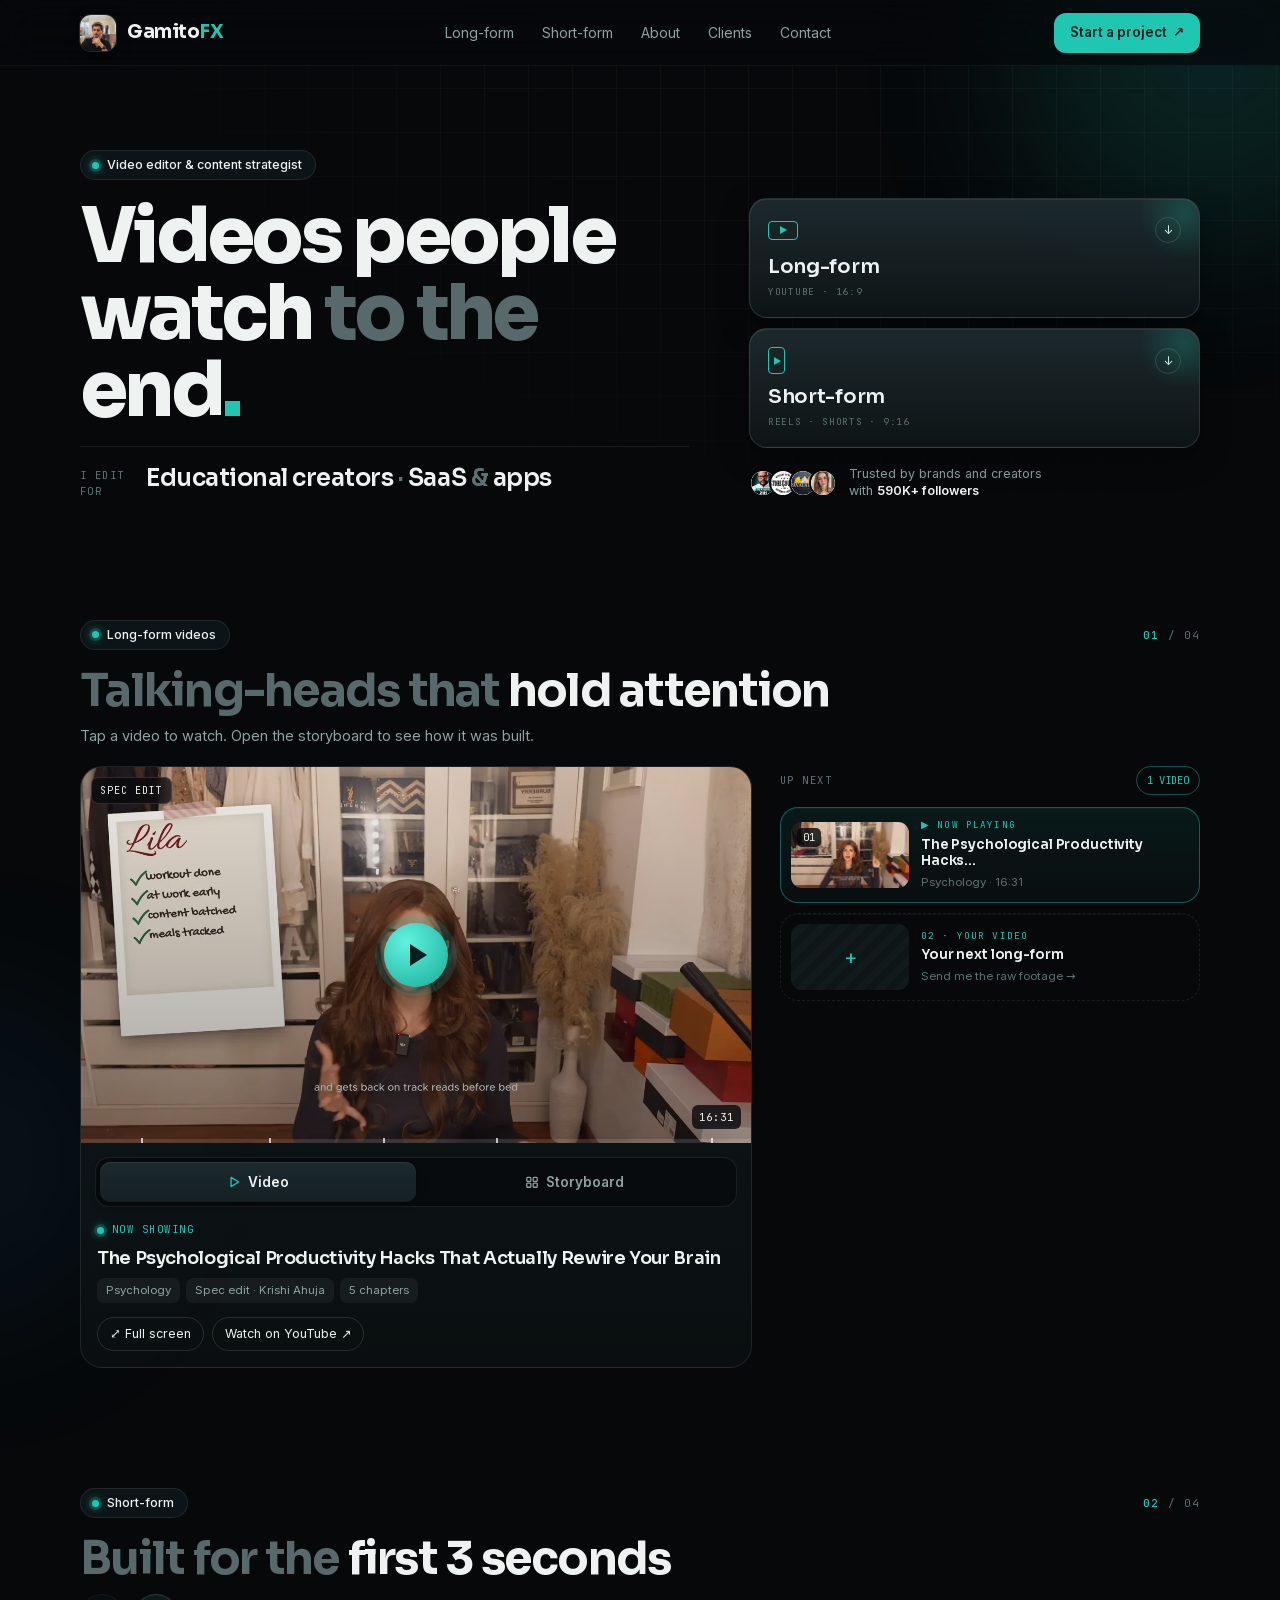
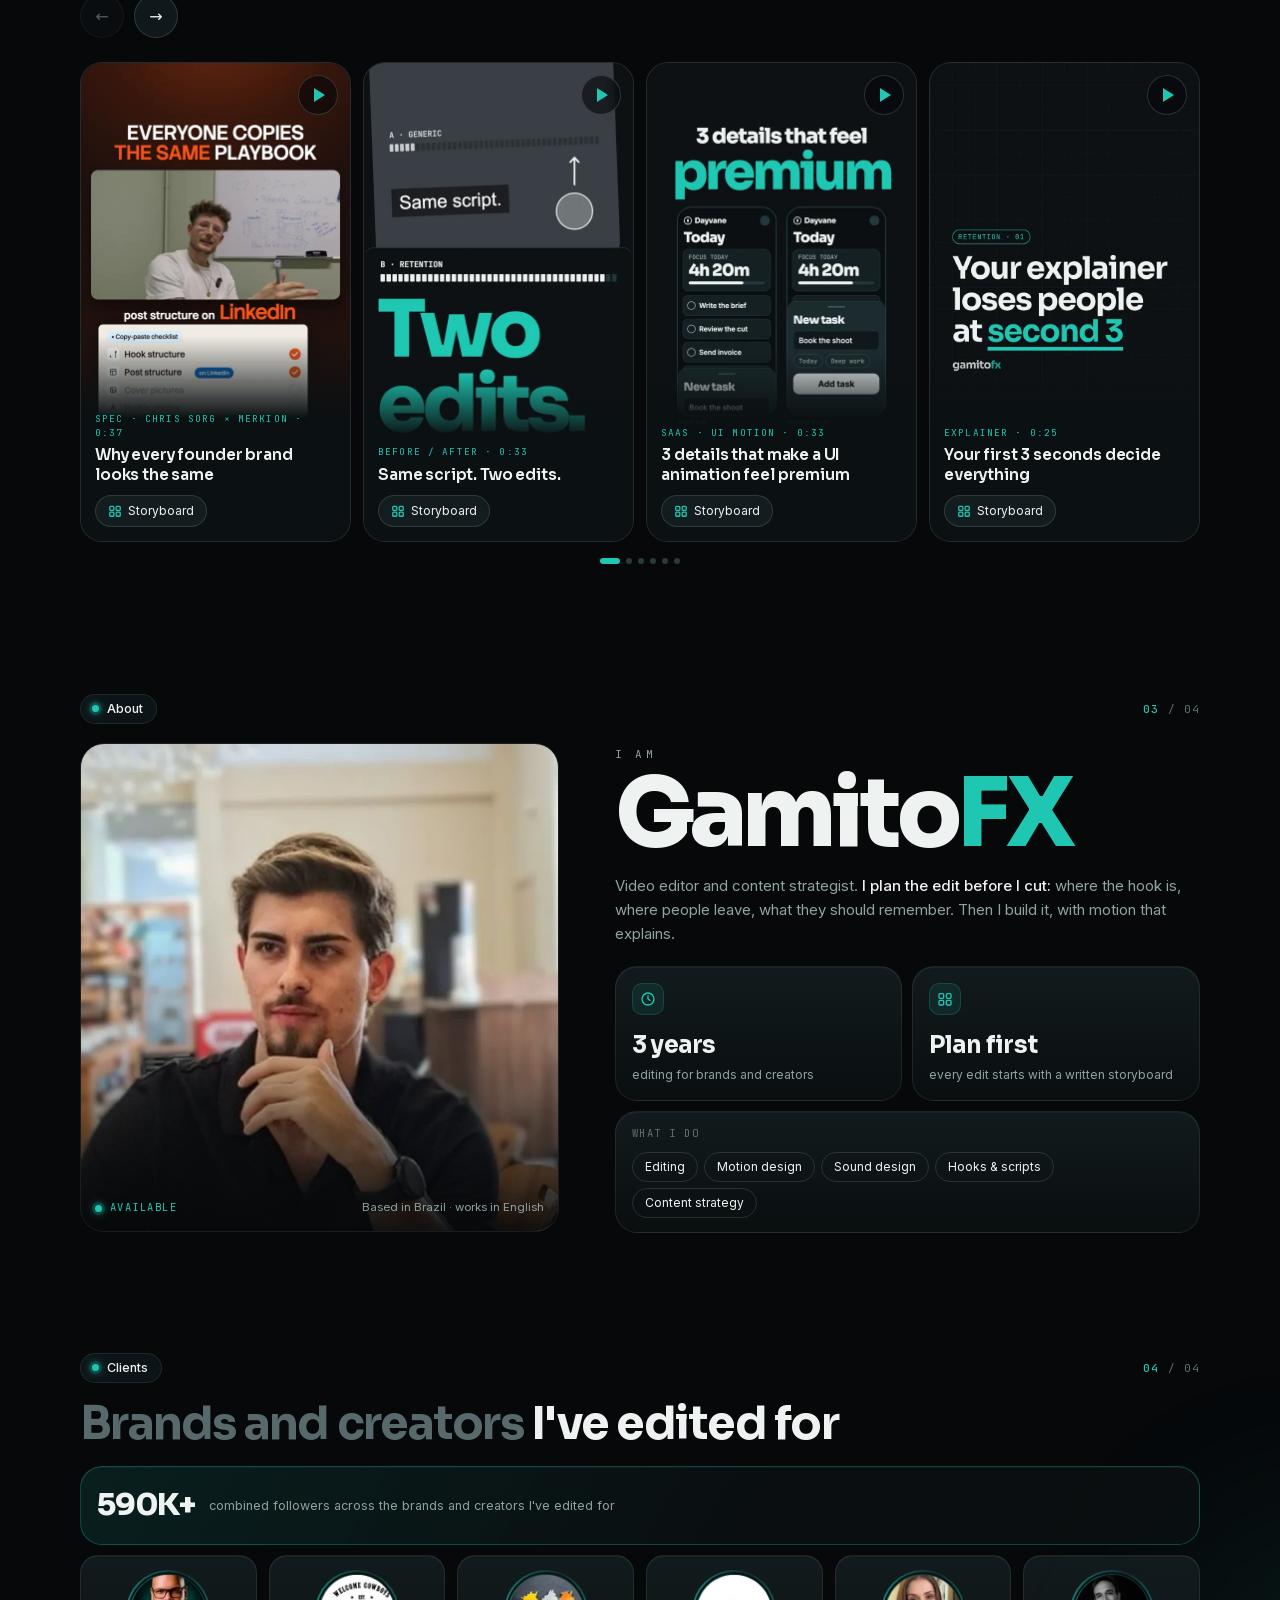
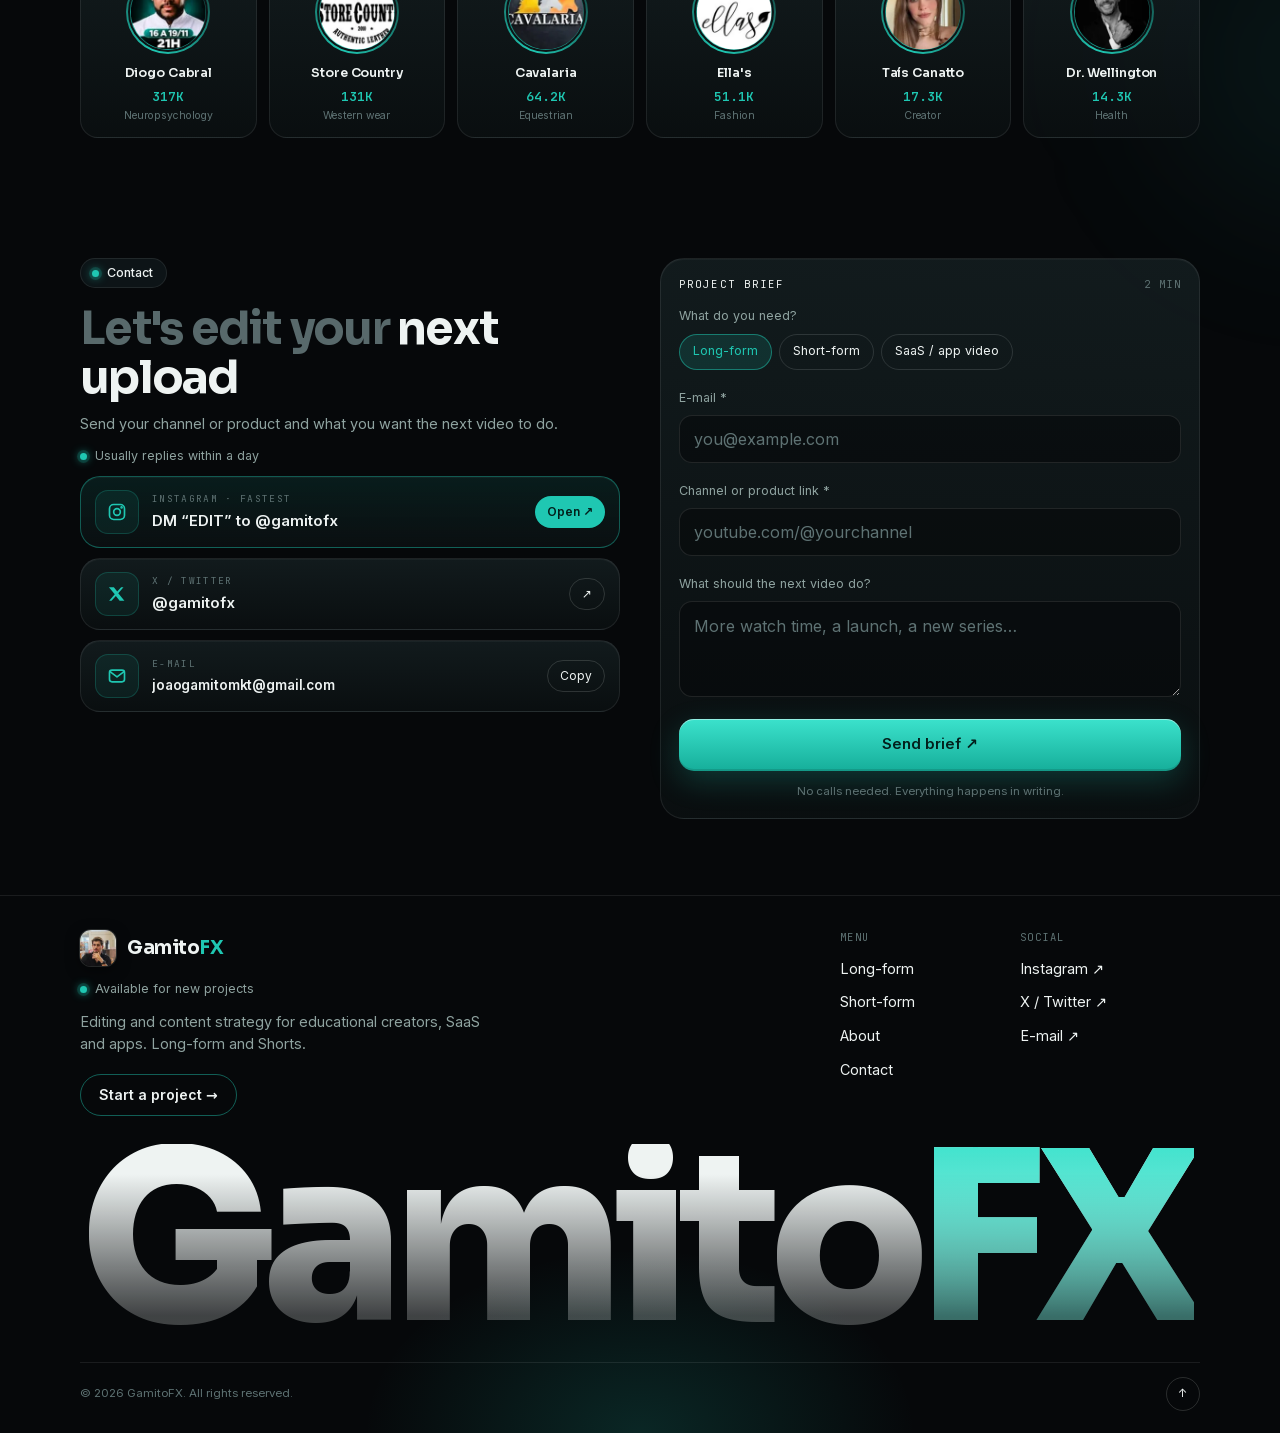
==== commit b607b0d8: "Add Chris Sorg × Merkion spec short (first in carousel) with storyboard Co-Authored-By: Claude Opus " ====
--- a/index.html
+++ b/index.html
@@ -194,6 +194,10 @@
   <h2 class="rv" id="sf-t"><span class="g">Built for the</span> first 3 seconds</h2>
   <div class="arrows rv"><button id="prev" aria-label="Previous video">←</button><button id="next" aria-label="Next video">→</button></div>
   <div class="car" id="car">
+    <article class="vc" data-sb="sorg" data-yt="knkTJ7WWLGc">
+      <div class="im"><video poster="/assets/img/poster-chris-sorg.webp" preload="none" playsinline width="720" height="1280"></video><button class="hit" aria-label="Play: Why every founder brand looks the same"></button><span class="pp" aria-hidden="true"></span></div>
+      <div class="ov"><div class="k">SPEC · CHRIS SORG × MERKION · 0:37</div><h4>Why every founder brand looks the same</h4><button class="chip sbo"><svg class="ico" viewBox="0 0 24 24" style="color:var(--ac)"><rect x="3" y="4" width="7" height="7" rx="1.5"/><rect x="14" y="4" width="7" height="7" rx="1.5"/><rect x="3" y="14" width="7" height="7" rx="1.5"/><rect x="14" y="14" width="7" height="7" rx="1.5"/></svg>Storyboard</button></div>
+    </article>
     <article class="vc" data-sb="same" data-yt="r2tArMUf2h0">
       <div class="im"><video poster="/assets/img/poster-same-script-v2.webp" preload="none" playsinline width="720" height="1280"></video><button class="hit" aria-label="Play: Same script. Two edits."></button><span class="pp" aria-hidden="true"></span></div>
       <div class="ov"><div class="k">BEFORE / AFTER · 0:33</div><h4>Same script. Two edits.</h4><button class="chip sbo"><svg class="ico" viewBox="0 0 24 24" style="color:var(--ac)"><rect x="3" y="4" width="7" height="7" rx="1.5"/><rect x="14" y="4" width="7" height="7" rx="1.5"/><rect x="3" y="14" width="7" height="7" rx="1.5"/><rect x="14" y="14" width="7" height="7" rx="1.5"/></svg>Storyboard</button></div>
@@ -215,7 +219,7 @@
       <div class="ov"><div class="k">BREAKDOWN · 0:28</div><h4>Anatomy of a viral explainer</h4><button class="chip sbo"><svg class="ico" viewBox="0 0 24 24" style="color:var(--ac)"><rect x="3" y="4" width="7" height="7" rx="1.5"/><rect x="14" y="4" width="7" height="7" rx="1.5"/><rect x="3" y="14" width="7" height="7" rx="1.5"/><rect x="14" y="14" width="7" height="7" rx="1.5"/></svg>Storyboard</button></div>
     </article>
   </div>
-  <div class="dots" id="dots" aria-hidden="true"><i class="on"></i><i></i><i></i><i></i><i></i></div>
+  <div class="dots" id="dots" aria-hidden="true"><i class="on"></i><i></i><i></i><i></i><i></i><i></i></div>
 </section>
 
 <!-- ABOUT -->
@@ -314,6 +318,11 @@
 
 <script type="application/json" id="sb-data">
 {
+  "sorg": {"t":"Why every founder brand looks the same","d":"0:37","x":"Spec edit, not a client project. His own Shorts format is kept so it still feels like him; Merkion's colors and product UI carry the message.","f":[
+    ["sorg-2.6","0:02","The hook","“90%” lands on the first word, above his usual video window."],
+    ["sorg-16","0:16","The pause","A full-screen type beat on paper: one question, one color."],
+    ["sorg-21","0:21","25 people","The feed becomes 25 avatars, then the differences fade out."],
+    ["sorg-29.4","0:29","The problem","The window changes dress and the Brand Fit score drops to 23."]]},
   "same": {"t":"Same script. Two edits.","d":"0:33","x":"The same words, edited twice. The difference is three decisions, not effects.","f":[
     ["same-0.5","0:00","The script","Shown first, so it's clear the words never change."],
     ["same-8","0:08","Edit A","A typical edit: title card and a caption at the bottom."],
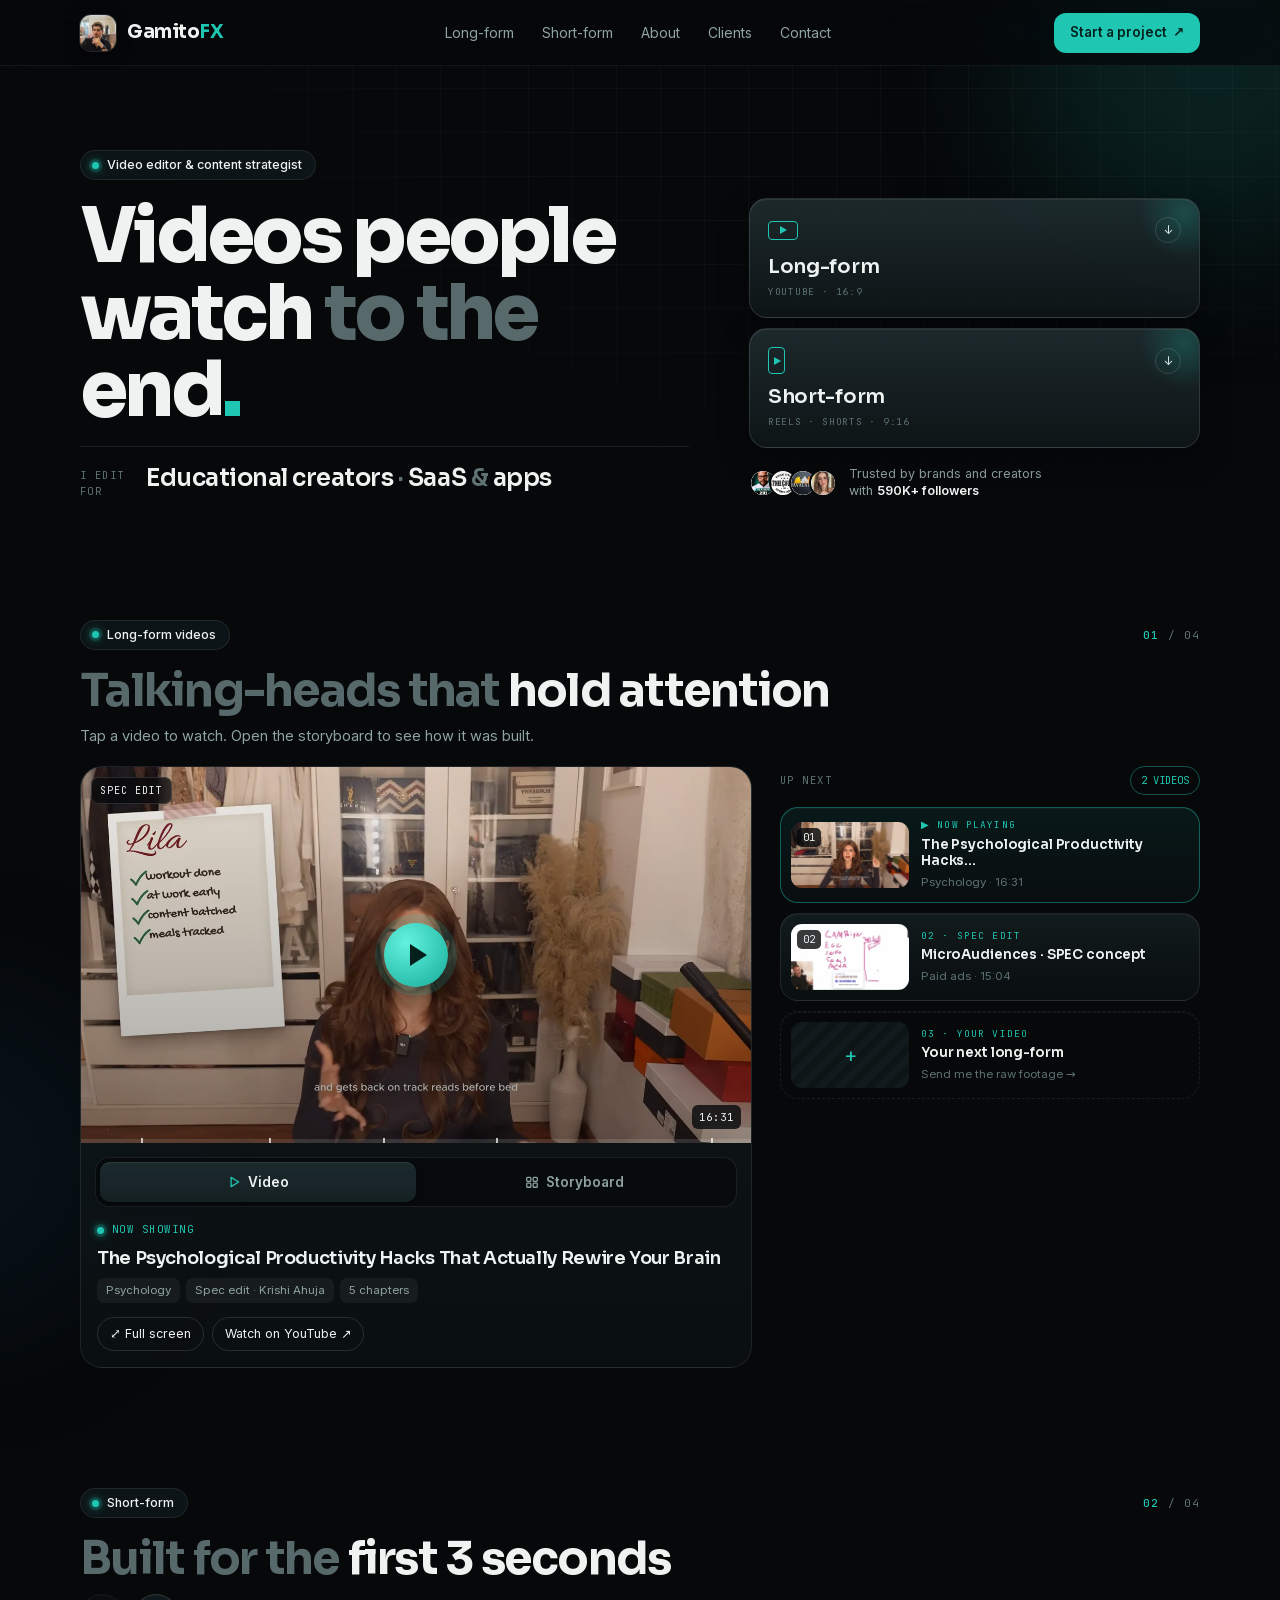
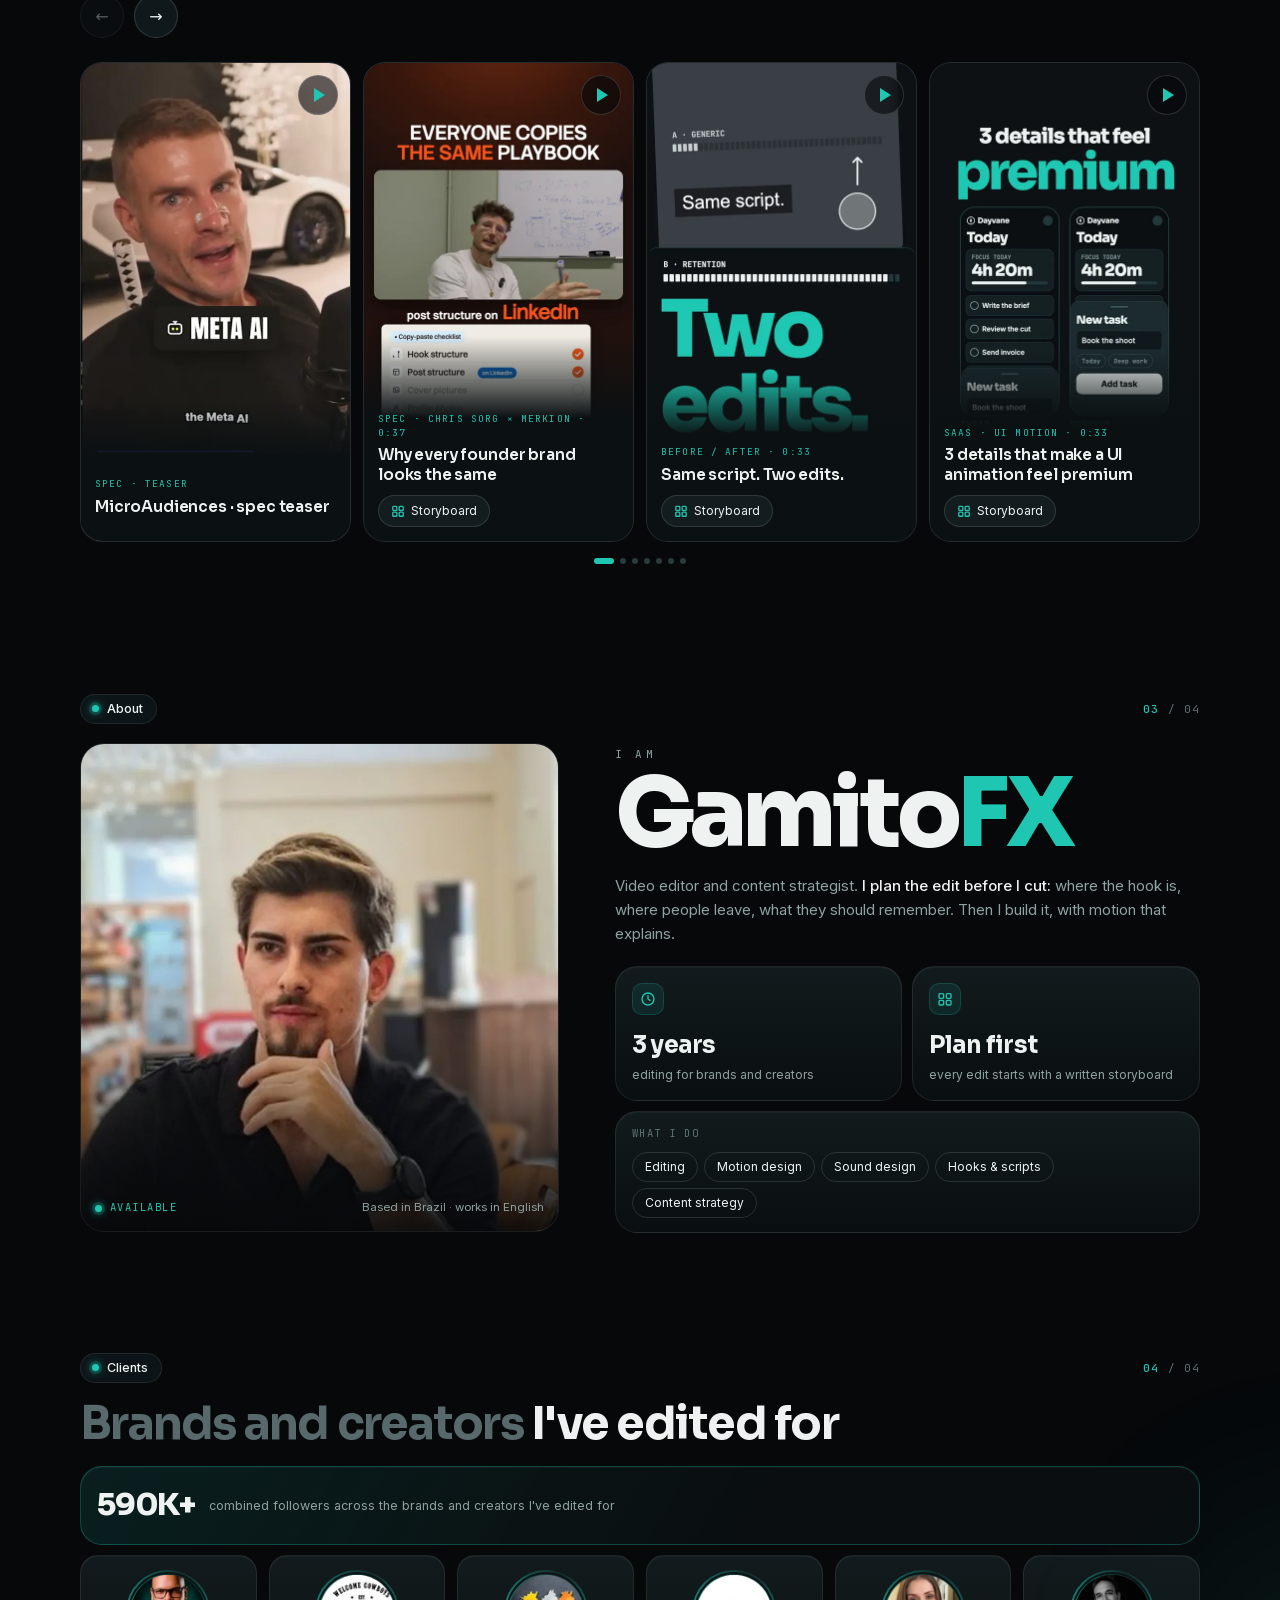
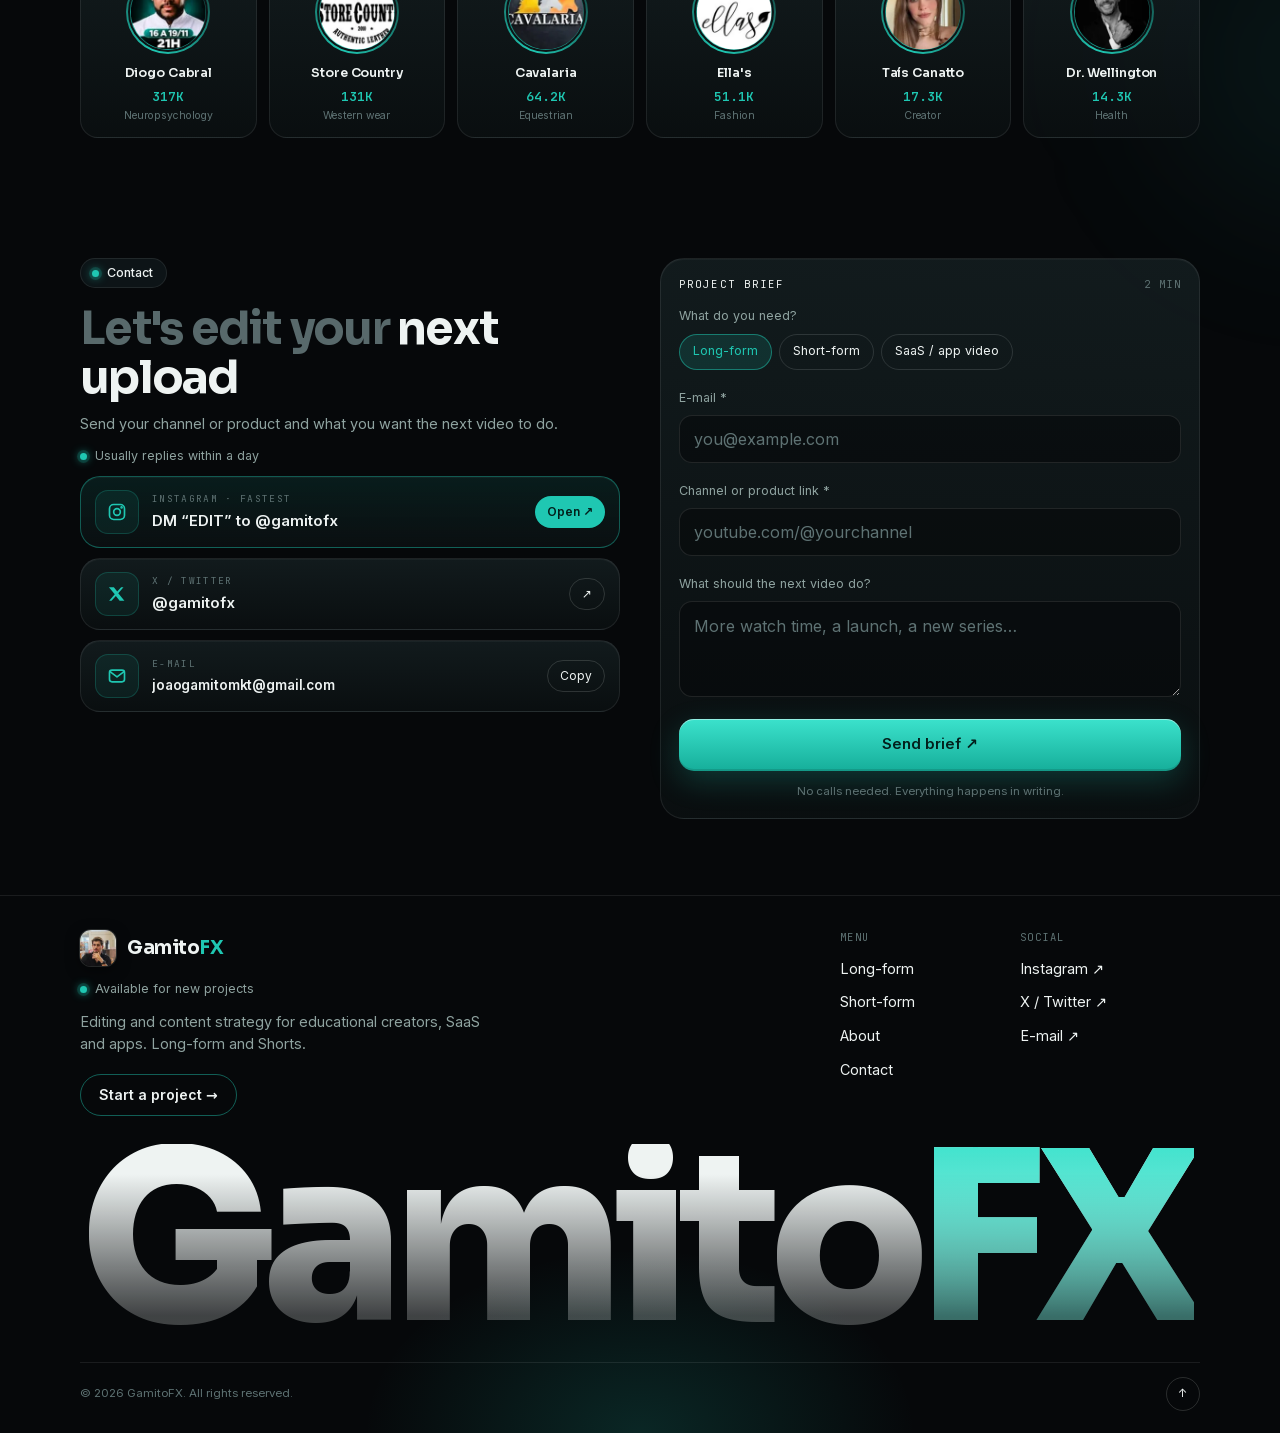
==== commit 9051b3c1: "Add MicroAudiences spec (long + short teaser); long-form list now switches videos Co-Authored-By: Cl" ====
--- a/index.html
+++ b/index.html
@@ -34,7 +34,7 @@
 <!-- Fonts -->
 <link rel="preload" href="/assets/fonts/sora-var.woff2" as="font" type="font/woff2" crossorigin>
 <link rel="preload" href="/assets/fonts/inter-var.woff2" as="font" type="font/woff2" crossorigin>
-<link rel="stylesheet" href="/assets/site.css?v=20261111b">
+<link rel="stylesheet" href="/assets/site.css?v=20261112a">
 
 <!-- Google Analytics (GA4): paste the tag here when the property is created -->
 <!-- Microsoft Clarity: paste the install code here when the project is created -->
@@ -181,9 +181,10 @@
       </div>
     </article>
     <div class="rv">
-      <div class="upn"><span class="lbl">Up next</span><span class="cnt">1 VIDEO</span></div>
-      <div class="card item on"><div class="t"><img src="/assets/img/sb/krishi-640.webp" width="480" height="270" alt="" loading="lazy"><span class="n">01</span></div><div><div class="k">▶ NOW PLAYING</div><h4>The Psychological Productivity Hacks…</h4><div class="m">Psychology · 16:31</div></div></div>
-      <a class="card item slot" href="#contact"><div class="t" aria-hidden="true">+</div><div><div class="k">02 · YOUR VIDEO</div><h4>Your next long-form</h4><div class="m">Send me the raw footage →</div></div></a>
+      <div class="upn"><span class="lbl">Up next</span><span class="cnt">2 VIDEOS</span></div>
+      <button type="button" class="card item on" data-i="0" data-yt="2nMF9-UXEYw" data-poster="/assets/img/krishi-poster.webp" data-title="The Psychological Productivity Hacks That Actually Rewire Your Brain" data-dur="16:31" data-tag="SPEC EDIT" data-meta="Psychology|Spec edit · Krishi Ahuja|5 chapters" data-sb="1"><div class="t"><img src="/assets/img/sb/krishi-640.webp" width="480" height="270" alt="" loading="lazy"><span class="n">01</span></div><div><div class="k">▶ NOW PLAYING</div><h4>The Psychological Productivity Hacks…</h4><div class="m">Psychology · 16:31</div></div></button>
+      <button type="button" class="card item" data-i="1" data-yt="0jx_jV0DFq4" data-poster="/assets/img/poster-microaudiences.webp" data-title="MicroAudiences · SPEC concept" data-dur="15:04" data-tag="SPEC EDIT" data-meta="Paid ads|Spec edit|Hand-drawn diagrams" data-sb="0"><div class="t"><img src="/assets/img/sb/microaudiences-640.webp" width="480" height="270" alt="" loading="lazy"><span class="n">02</span></div><div><div class="k">02 · SPEC EDIT</div><h4>MicroAudiences · SPEC concept</h4><div class="m">Paid ads · 15:04</div></div></button>
+      <a class="card item slot" href="#contact"><div class="t" aria-hidden="true">+</div><div><div class="k">03 · YOUR VIDEO</div><h4>Your next long-form</h4><div class="m">Send me the raw footage →</div></div></a>
     </div>
   </div>
 </section>
@@ -194,6 +195,10 @@
   <h2 class="rv" id="sf-t"><span class="g">Built for the</span> first 3 seconds</h2>
   <div class="arrows rv"><button id="prev" aria-label="Previous video">←</button><button id="next" aria-label="Next video">→</button></div>
   <div class="car" id="car">
+    <article class="vc" data-yt="mcOcZiGw96A">
+      <div class="im"><video poster="/assets/img/poster-microaudiences-short.webp" preload="none" playsinline width="720" height="1280"></video><button class="hit" aria-label="Play: MicroAudiences, spec teaser"></button><span class="pp" aria-hidden="true"></span></div>
+      <div class="ov"><div class="k">SPEC · TEASER</div><h4>MicroAudiences · spec teaser</h4></div>
+    </article>
     <article class="vc" data-sb="sorg" data-yt="knkTJ7WWLGc">
       <div class="im"><video poster="/assets/img/poster-chris-sorg.webp" preload="none" playsinline width="720" height="1280"></video><button class="hit" aria-label="Play: Why every founder brand looks the same"></button><span class="pp" aria-hidden="true"></span></div>
       <div class="ov"><div class="k">SPEC · CHRIS SORG × MERKION · 0:37</div><h4>Why every founder brand looks the same</h4><button class="chip sbo"><svg class="ico" viewBox="0 0 24 24" style="color:var(--ac)"><rect x="3" y="4" width="7" height="7" rx="1.5"/><rect x="14" y="4" width="7" height="7" rx="1.5"/><rect x="3" y="14" width="7" height="7" rx="1.5"/><rect x="14" y="14" width="7" height="7" rx="1.5"/></svg>Storyboard</button></div>
@@ -219,7 +224,7 @@
       <div class="ov"><div class="k">BREAKDOWN · 0:28</div><h4>Anatomy of a viral explainer</h4><button class="chip sbo"><svg class="ico" viewBox="0 0 24 24" style="color:var(--ac)"><rect x="3" y="4" width="7" height="7" rx="1.5"/><rect x="14" y="4" width="7" height="7" rx="1.5"/><rect x="3" y="14" width="7" height="7" rx="1.5"/><rect x="14" y="14" width="7" height="7" rx="1.5"/></svg>Storyboard</button></div>
     </article>
   </div>
-  <div class="dots" id="dots" aria-hidden="true"><i class="on"></i><i></i><i></i><i></i><i></i><i></i></div>
+  <div class="dots" id="dots" aria-hidden="true"><i class="on"></i><i></i><i></i><i></i><i></i><i></i><i></i></div>
 </section>
 
 <!-- ABOUT -->
@@ -350,6 +355,6 @@
     ["anat-14","0:14","One example","One real example outweighs three claims."]]}
 }
 </script>
-<script src="/assets/site.js?v=20261111b" defer></script>
+<script src="/assets/site.js?v=20261112a" defer></script>
 </body>
 </html>
--- a/assets/site.css
+++ b/assets/site.css
@@ -143,6 +143,7 @@
 .rowb .chip{height:34px;font-size:12.5px}
 .upn{display:flex;justify-content:space-between;align-items:center;margin:24px 0 12px}
 .cnt{font-family:var(--f-m);font-size:10.5px;padding:6px 10px;border-radius:99px;border:1px solid rgba(31,199,178,.4);color:var(--ac)}
+button.item{width:100%;text-align:left;color:inherit;font:inherit;cursor:pointer}
 .item{display:flex;gap:12px;padding:10px;border-radius:18px;margin-bottom:10px;align-items:center}
 .item.on{border-color:rgba(31,199,178,.42);background:linear-gradient(180deg,rgba(31,199,178,.09),rgba(12,17,19,.7))}
 .item .t{width:118px;flex:none;aspect-ratio:16/9;border-radius:11px;overflow:hidden;position:relative;background:#111}
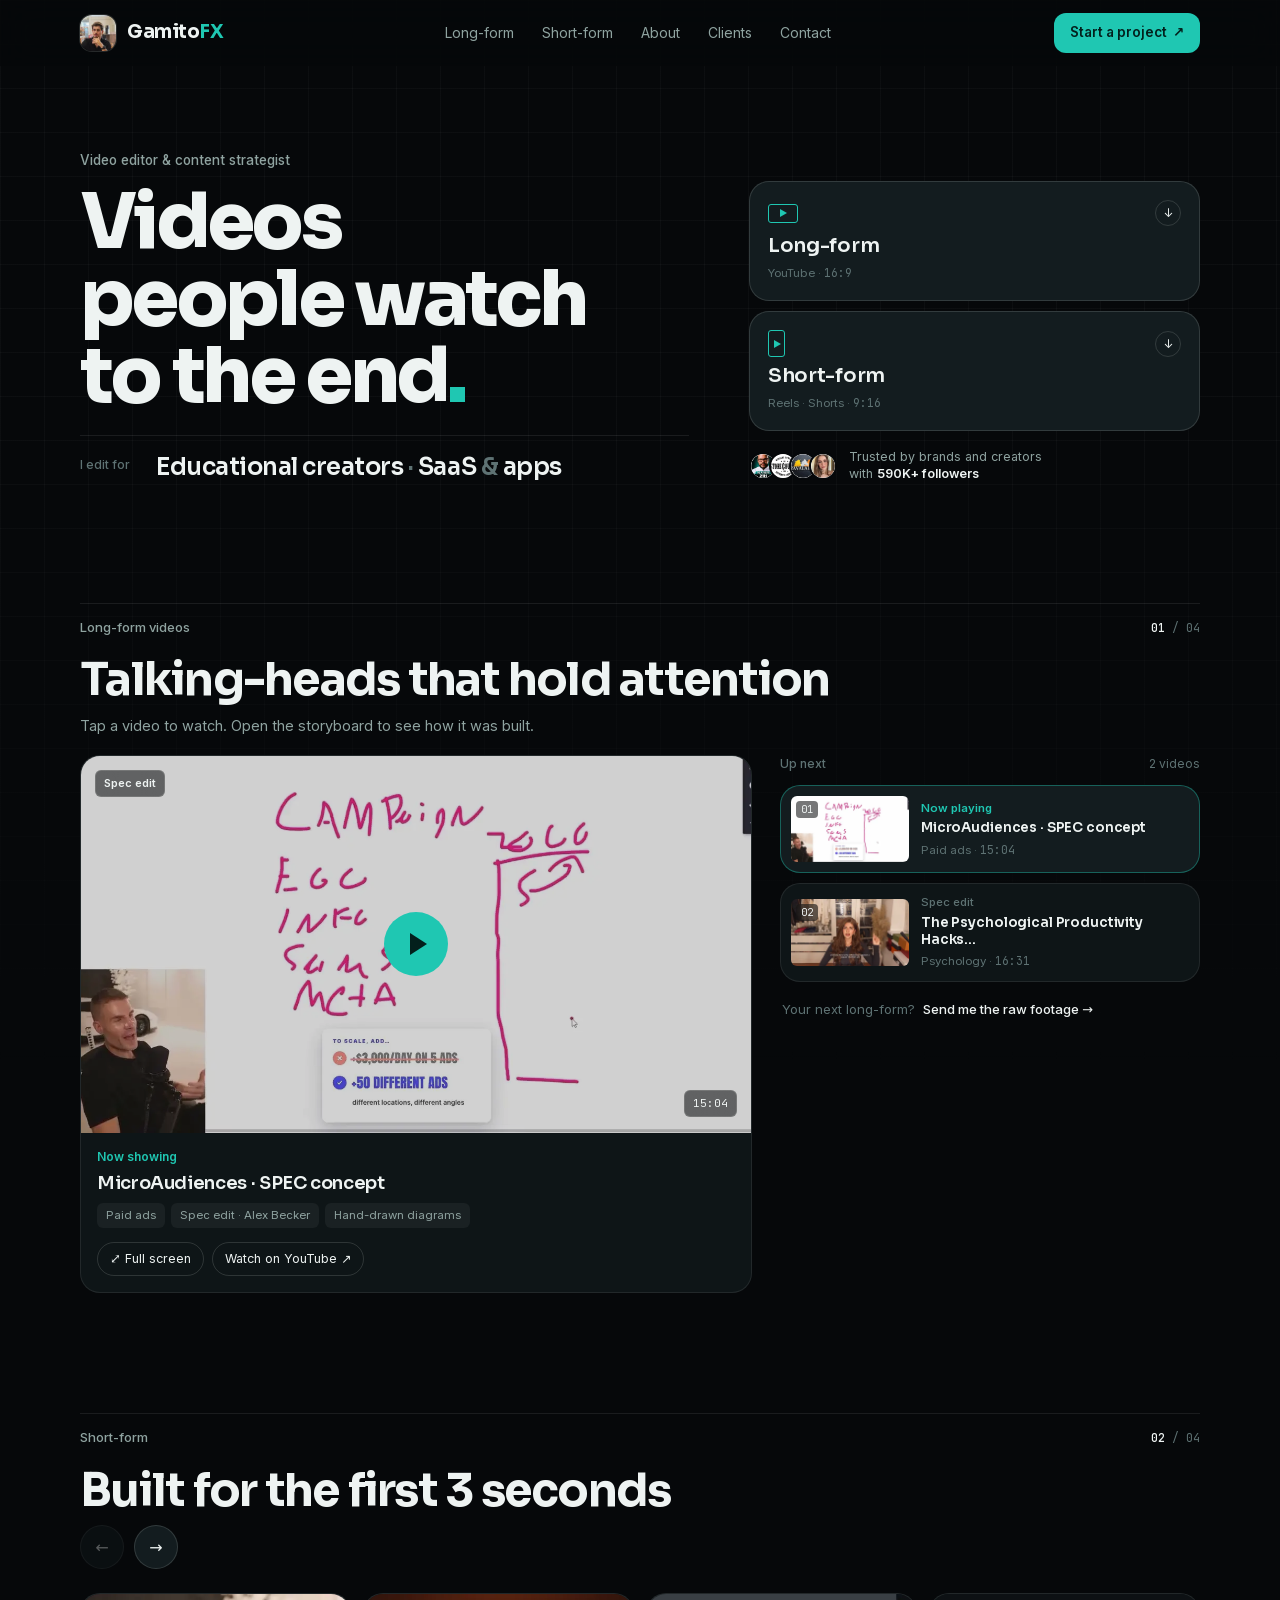
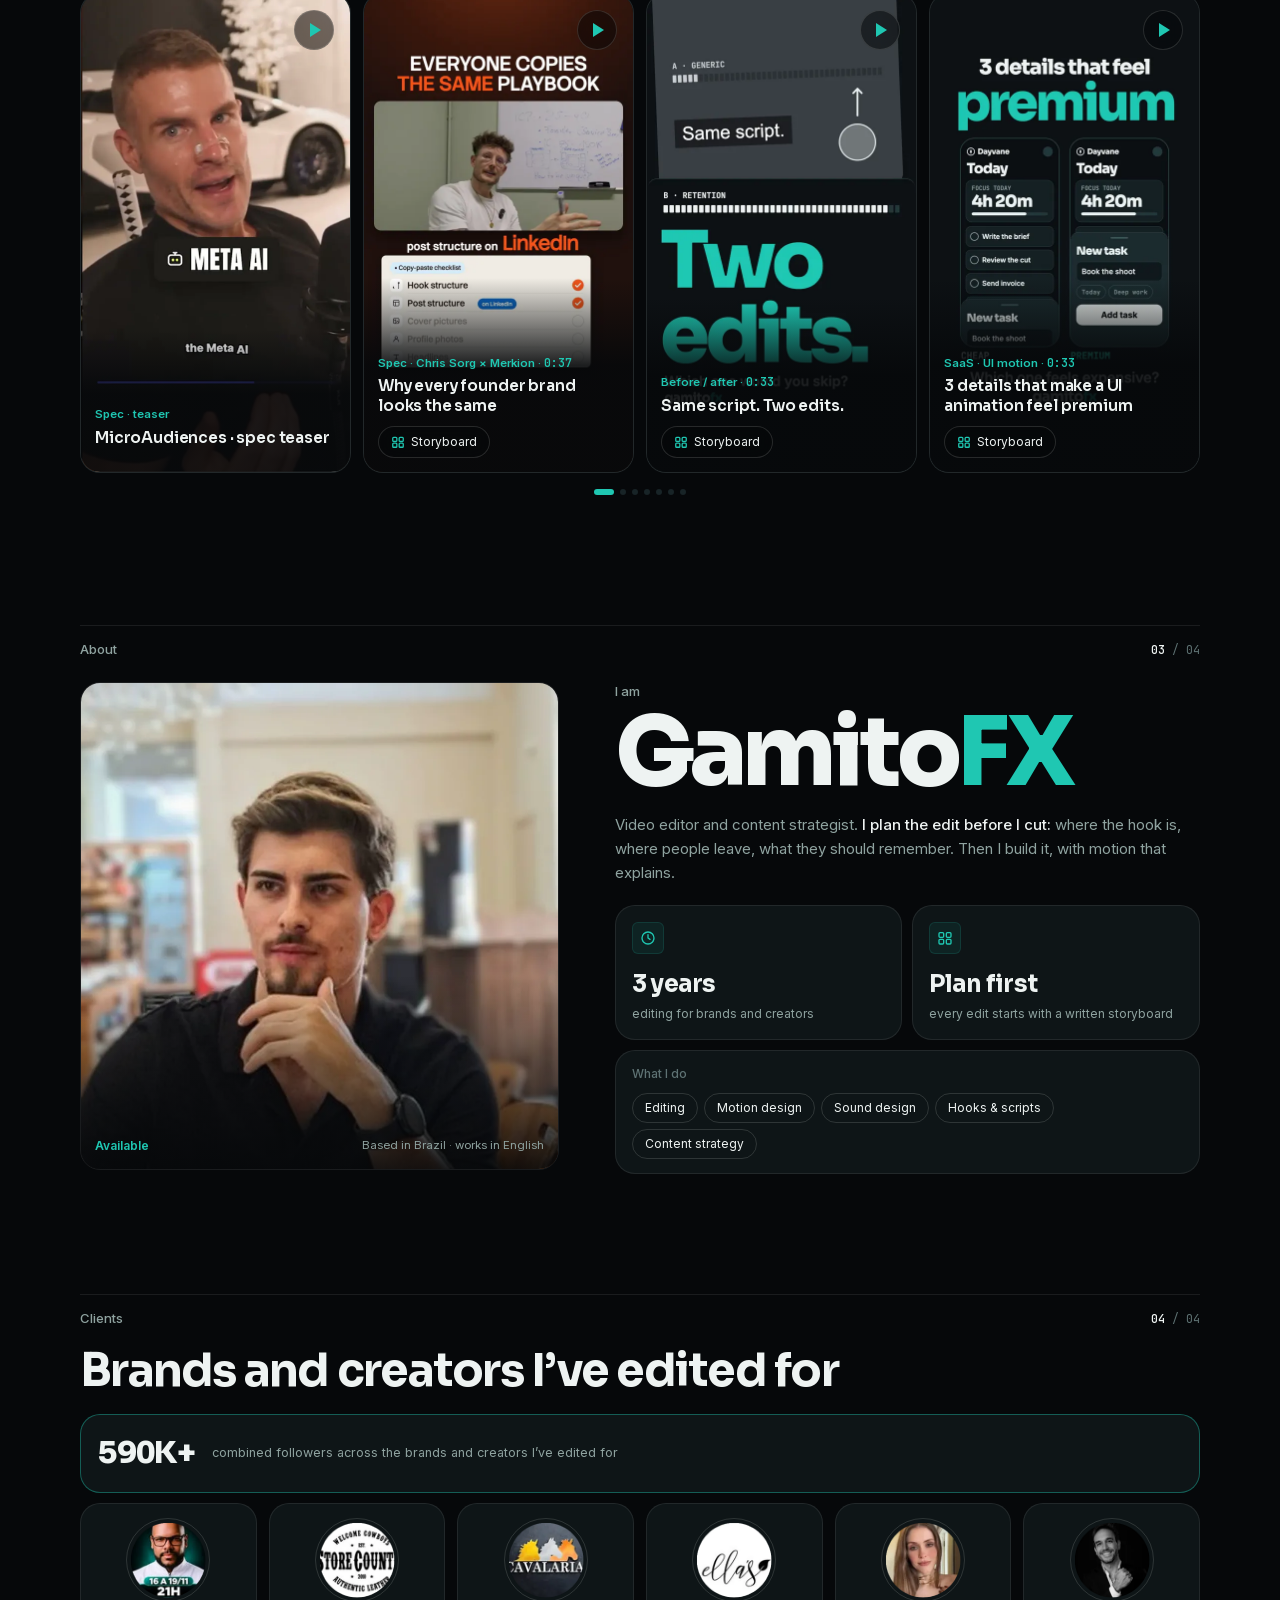
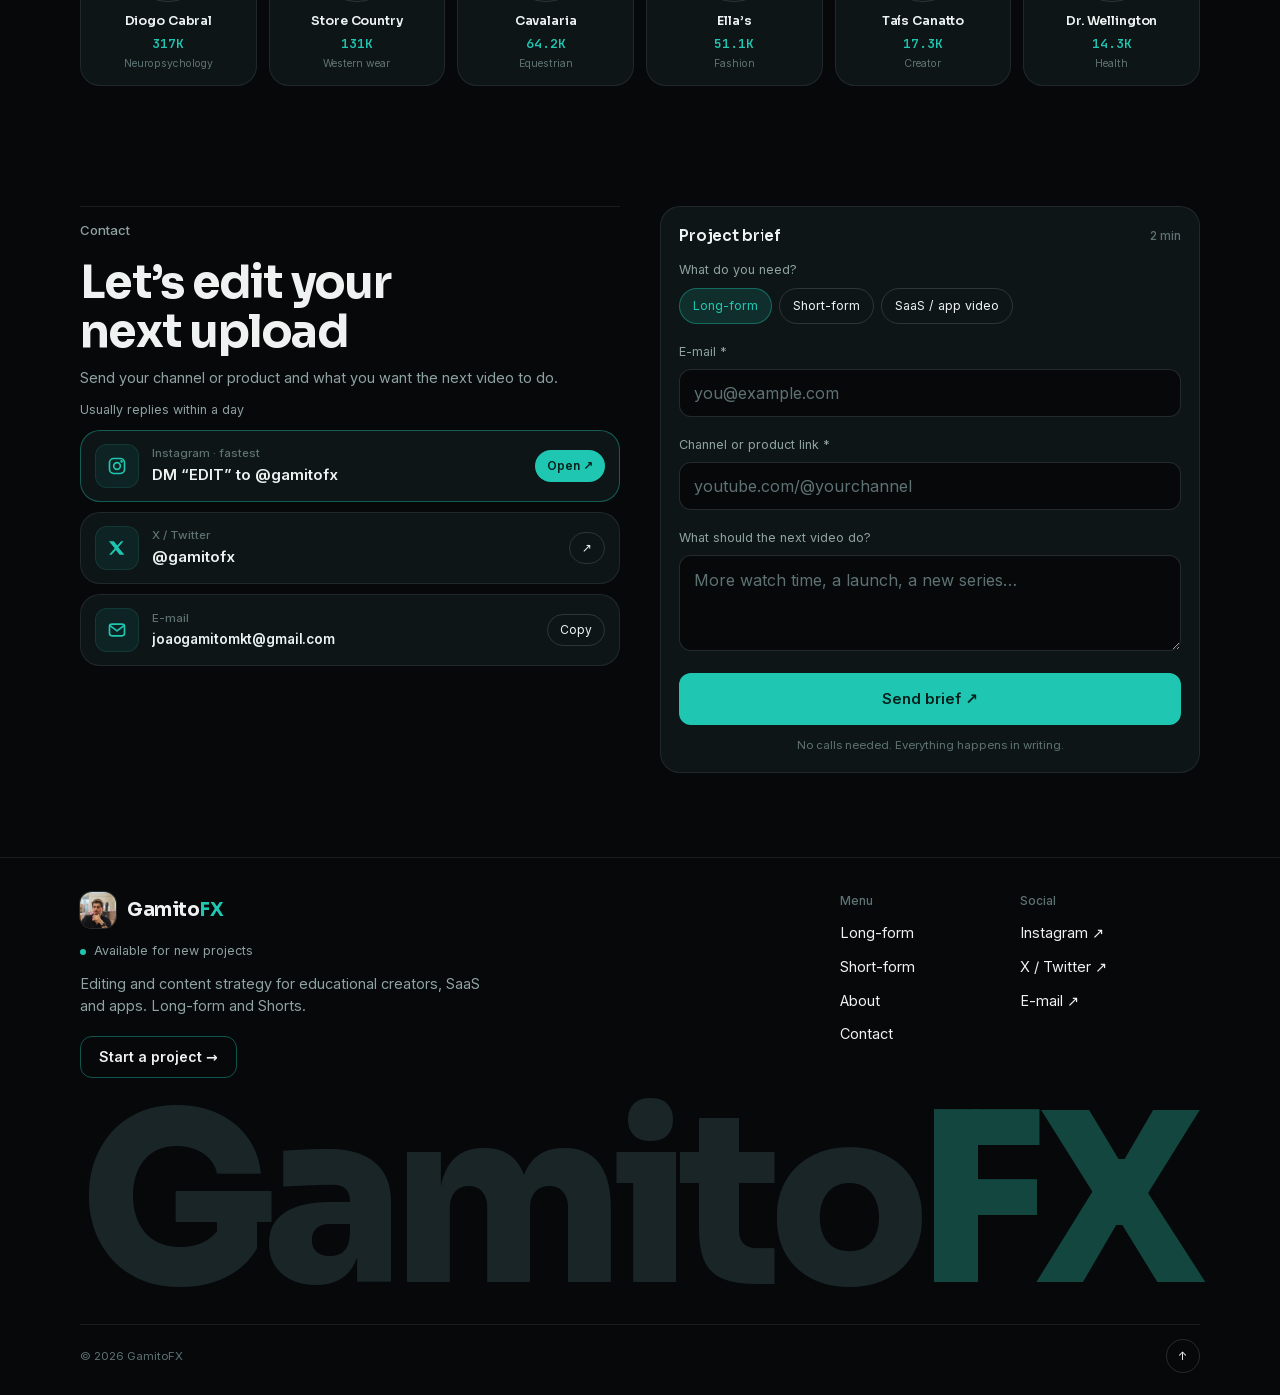
==== commit 0fb90912: "Site v2.1: Alex Becker spec first, cleanup of AI-looking details, editor-style effects - Long-form o" ====
--- a/index.html
+++ b/index.html
@@ -34,7 +34,7 @@
 <!-- Fonts -->
 <link rel="preload" href="/assets/fonts/sora-var.woff2" as="font" type="font/woff2" crossorigin>
 <link rel="preload" href="/assets/fonts/inter-var.woff2" as="font" type="font/woff2" crossorigin>
-<link rel="stylesheet" href="/assets/site.css?v=20261112a">
+<link rel="stylesheet" href="/assets/site.css?v=20261112b">
 
 <!-- Google Analytics (GA4): paste the tag here when the property is created -->
 <!-- Microsoft Clarity: paste the install code here when the project is created -->
@@ -80,13 +80,8 @@
 <body>
 <a class="skip" href="#main">Skip to content</a>
 <div class="bg-grid" aria-hidden="true"></div>
-<div class="glows" aria-hidden="true">
-<div class="glow" aria-hidden="true" style="width:380px;height:380px;background:rgba(31,199,178,.14);top:-140px;right:-120px"></div>
-<div class="glow" aria-hidden="true" style="width:320px;height:320px;background:rgba(31,140,199,.08);top:1000px;left:-200px"></div>
-<div class="glow" aria-hidden="true" style="width:320px;height:320px;background:rgba(31,199,178,.07);top:3100px;right:-200px"></div>
-</div>
-
-<header class="head">
+
+<header class="head" id="head">
   <div class="wrap">
     <a class="brand" href="#top" aria-label="GamitoFX, back to top">
       <img class="logo" src="/assets/img/gamitofx-96.webp" width="36" height="36" alt="">
@@ -120,14 +115,14 @@
 <!-- HERO -->
 <section class="wrap hero" id="top">
   <div>
-    <div class="pill"><span class="d live"></span>Video editor &amp; content strategist</div>
-    <h1>Videos people watch <span class="g">to the</span> end<span class="dot">.</span></h1>
-    <div class="niche"><div class="k">I EDIT FOR</div><div class="v">Educational creators <span>·</span> SaaS <span>&amp;</span> apps</div></div>
+    <p class="eyebrow">Video editor &amp; content strategist</p>
+    <h1 class="rv">Videos people watch to the end<span class="dot">.</span></h1>
+    <div class="niche"><div class="k">I edit for</div><div class="v">Educational creators <span>·</span> SaaS <span>&amp;</span> apps</div></div>
   </div>
   <div>
     <div class="watch">
-      <a class="wt" href="#long"><div class="ic"><div class="shape" style="width:30px;height:19px"></div><span class="ar" aria-hidden="true">↓</span></div><div><b>Long-form</b><small>YOUTUBE · 16:9</small></div></a>
-      <a class="wt" href="#short"><div class="ic"><div class="shape" style="width:17px;height:27px"></div><span class="ar" aria-hidden="true">↓</span></div><div><b>Short-form</b><small>REELS · SHORTS · 9:16</small></div></a>
+      <a class="wt" href="#long"><div class="ic"><div class="shape" style="width:30px;height:19px"></div><span class="ar" aria-hidden="true">↓</span></div><div><b>Long-form</b><small>YouTube · <span class="mono">16:9</span></small></div></a>
+      <a class="wt" href="#short"><div class="ic"><div class="shape" style="width:17px;height:27px"></div><span class="ar" aria-hidden="true">↓</span></div><div><b>Short-form</b><small>Reels · Shorts · <span class="mono">9:16</span></small></div></a>
     </div>
     <a class="trust" href="#clients">
       <div class="stack" aria-hidden="true"><img src="/assets/img/clients/diogo.webp" width="28" height="28" alt=""><img src="/assets/img/clients/store.webp" width="28" height="28" alt=""><img src="/assets/img/clients/cavalaria.webp" width="28" height="28" alt=""><img src="/assets/img/clients/tais.webp" width="28" height="28" alt=""></div>
@@ -138,90 +133,90 @@
 
 <!-- LONG-FORM -->
 <section class="wrap lf" id="long" aria-labelledby="lf-t">
-  <div class="shead rv"><div class="pill"><span class="d"></span>Long-form videos</div><span class="idx"><b>01</b> / 04</span></div>
-  <h2 class="rv" id="lf-t"><span class="g">Talking-heads that</span> hold attention</h2>
-  <p class="sub rv">Tap a video to watch. Open the storyboard to see how it was built.</p>
+  <div class="shead"><span class="sname">Long-form videos</span><span class="idx"><b>01</b> / 04</span></div>
+  <h2 class="rv" id="lf-t">Talking-heads that hold attention</h2>
+  <p class="sub">Tap a video to watch. Open the storyboard to see how it was built.</p>
   <div class="lfg">
-    <article class="card player rv">
-      <div class="thumb" id="lf-thumb">
-        <img src="/assets/img/krishi-poster.webp" width="1280" height="720" alt="Frame from the edit: a polaroid checklist next to the speaker">
+    <article class="card player">
+      <div class="thumb fm" id="lf-thumb">
+        <img src="/assets/img/poster-microaudiences.webp" width="1280" height="720" alt="Frame from the edit: hand-drawn diagram over the speaker">
         <div class="shade"></div>
-        <span class="tag">SPEC EDIT</span>
-        <button class="play" id="lf-play" data-yt="2nMF9-UXEYw" aria-label="Play: The Psychological Productivity Hacks That Actually Rewire Your Brain"></button>
-        <span class="dur">16:31</span>
-        <div class="bar" aria-hidden="true"><u style="left:9%"></u><u style="left:28%"></u><u style="left:45%"></u><u style="left:62%"></u><u style="left:94%"></u></div>
-      </div>
-      <div class="seg" role="tablist" aria-label="Video or storyboard">
+        <span class="tag">Spec edit</span>
+        <button class="play" id="lf-play" data-yt="0jx_jV0DFq4" aria-label="Play: MicroAudiences · SPEC concept"></button>
+        <span class="dur">15:04</span>
+        <div class="bar" aria-hidden="true" hidden><u style="left:9%"></u><u style="left:28%"></u><u style="left:45%"></u><u style="left:62%"></u><u style="left:94%"></u></div>
+      </div>
+      <div class="seg" role="tablist" aria-label="Video or storyboard" style="display:none">
         <button role="tab" id="tab-v" aria-selected="true" aria-controls="pv"><svg class="ico" viewBox="0 0 24 24"><path d="M7 4l13 8-13 8z"/></svg>Video</button>
         <button role="tab" id="tab-s" aria-selected="false" aria-controls="ps" tabindex="-1"><svg class="ico" viewBox="0 0 24 24"><rect x="3" y="4" width="7" height="7" rx="1.5"/><rect x="14" y="4" width="7" height="7" rx="1.5"/><rect x="3" y="14" width="7" height="7" rx="1.5"/><rect x="14" y="14" width="7" height="7" rx="1.5"/></svg>Storyboard</button>
       </div>
       <div class="pinfo" id="pv" role="tabpanel" aria-labelledby="tab-v">
-        <div class="now"><span class="d"></span>NOW SHOWING</div>
-        <h3>The Psychological Productivity Hacks That Actually Rewire Your Brain</h3>
-        <div class="meta"><span>Psychology</span><span>Spec edit · Krishi Ahuja</span><span>5 chapters</span></div>
+        <div class="now">Now showing</div>
+        <h3>MicroAudiences · SPEC concept</h3>
+        <div class="meta"><span>Paid ads</span><span>Spec edit · Alex Becker</span><span>Hand-drawn diagrams</span></div>
         <div class="rowb"><button class="chip" id="lf-full">⤢ Full screen</button><a class="chip" id="lf-yt" href="#long" target="_blank" rel="noopener">Watch on YouTube ↗</a></div>
       </div>
       <div class="sb" id="ps" role="tabpanel" aria-labelledby="tab-s" hidden>
         <div class="sbh"><span class="lbl"><b>01</b> · The brief</span></div>
         <p class="brief">17 minutes of one camera, already cut and captioned. <span class="mut">Goal: keep the calm tone and give the viewer a structure to follow.</span></p>
-        <div class="sbh"><span class="lbl"><b>02</b> · The look</span><span class="lbl">from the creator's brand</span></div>
+        <div class="sbh"><span class="lbl"><b>02</b> · The look</span><span class="lbl">from the creator’s brand</span></div>
         <div class="look"><div class="sw" style="background:#F4ECDF" title="Paper cream"></div><div class="sw" style="background:#7B1E22" title="Deep red"></div><div class="sw" style="background:#3B2A25" title="Ink brown"></div><div class="sw" style="background:#fff" title="White"></div><div class="fonts">Paper, washi tape, polaroids<br>Poppins · Allura · Playfair</div></div>
         <div class="sbh"><span class="lbl"><b>03</b> · Storyboard</span><span class="lbl">swipe →</span></div>
         <div class="tl"><div class="strip" tabindex="0" aria-label="Storyboard frames">
-          <div class="fr"><div class="im"><img src="/assets/img/sb/krishi-5.webp" width="480" height="270" alt="" loading="lazy"><span class="tc">0:05</span></div><b>Hook: two people</b><p>Same age, same city. Two characters make the contrast visible from the first second.</p></div>
-          <div class="fr"><div class="im"><img src="/assets/img/sb/krishi-20.webp" width="480" height="270" alt="" loading="lazy"><span class="tc">0:20</span></div><b>The checklist</b><p>One item ticks per sentence, on the spoken word.</p></div>
-          <div class="fr"><div class="im"><img src="/assets/img/sb/krishi-75.webp" width="480" height="270" alt="" loading="lazy"><span class="tc">1:15</span></div><b>The reveal</b><p>The keyword lands on the beat of the line.</p></div>
-          <div class="fr"><div class="im"><img src="/assets/img/sb/krishi-340.webp" width="480" height="270" alt="" loading="lazy"><span class="tc">5:40</span></div><b>Study card</b><p>Research shows up as a note card, with numbers only when they're said.</p></div>
-          <div class="fr"><div class="im"><img src="/assets/img/sb/krishi-960.webp" width="480" height="270" alt="" loading="lazy"><span class="tc">16:00</span></div><b>The close</b><p>Short, bold words carry the call to action.</p></div>
+          <div class="fr"><div class="im fm"><img src="/assets/img/sb/krishi-5.webp" width="480" height="270" alt="" loading="lazy"><span class="tc">0:05</span></div><b>Hook: two people</b><p>Same age, same city. Two characters make the contrast visible from the first second.</p></div>
+          <div class="fr"><div class="im fm"><img src="/assets/img/sb/krishi-20.webp" width="480" height="270" alt="" loading="lazy"><span class="tc">0:20</span></div><b>The checklist</b><p>One item ticks per sentence, on the spoken word.</p></div>
+          <div class="fr"><div class="im fm"><img src="/assets/img/sb/krishi-75.webp" width="480" height="270" alt="" loading="lazy"><span class="tc">1:15</span></div><b>The reveal</b><p>The keyword lands on the beat of the line.</p></div>
+          <div class="fr"><div class="im fm"><img src="/assets/img/sb/krishi-340.webp" width="480" height="270" alt="" loading="lazy"><span class="tc">5:40</span></div><b>Study card</b><p>Research shows up as a note card, with numbers only when they’re said.</p></div>
+          <div class="fr"><div class="im fm"><img src="/assets/img/sb/krishi-960.webp" width="480" height="270" alt="" loading="lazy"><span class="tc">16:00</span></div><b>The close</b><p>Short, bold words carry the call to action.</p></div>
         </div></div>
         <div class="sbh"><span class="lbl"><b>04</b> · The process</span></div>
         <div class="flow"><span class="chip">Transcript</span><em>→</em><span class="chip">Structure</span><em>→</em><span class="chip">Look</span><em>→</em><span class="chip">Storyboard</span><em>→</em><span class="chip">Cuts</span><em>→</em><span class="chip">Motion</span><em>→</em><span class="chip">Sound</span><em>→</em><span class="chip">Review</span></div>
         <div class="sbh"><span class="lbl"><b>05</b> · By the numbers</span></div>
-        <div class="nums"><div class="num"><b>5</b><span>chapter cards so viewers know where they are</span></div><div class="num"><b>~80</b><span>motion moments timed to the voice</span></div><div class="num"><b>7</b><span>music cues, one per section</span></div><div class="num"><b>−14</b><span>LUFS, YouTube's loudness target</span></div></div>
-      </div>
-    </article>
-    <div class="rv">
-      <div class="upn"><span class="lbl">Up next</span><span class="cnt">2 VIDEOS</span></div>
-      <button type="button" class="card item on" data-i="0" data-yt="2nMF9-UXEYw" data-poster="/assets/img/krishi-poster.webp" data-title="The Psychological Productivity Hacks That Actually Rewire Your Brain" data-dur="16:31" data-tag="SPEC EDIT" data-meta="Psychology|Spec edit · Krishi Ahuja|5 chapters" data-sb="1"><div class="t"><img src="/assets/img/sb/krishi-640.webp" width="480" height="270" alt="" loading="lazy"><span class="n">01</span></div><div><div class="k">▶ NOW PLAYING</div><h4>The Psychological Productivity Hacks…</h4><div class="m">Psychology · 16:31</div></div></button>
-      <button type="button" class="card item" data-i="1" data-yt="0jx_jV0DFq4" data-poster="/assets/img/poster-microaudiences.webp" data-title="MicroAudiences · SPEC concept" data-dur="15:04" data-tag="SPEC EDIT" data-meta="Paid ads|Spec edit|Hand-drawn diagrams" data-sb="0"><div class="t"><img src="/assets/img/sb/microaudiences-640.webp" width="480" height="270" alt="" loading="lazy"><span class="n">02</span></div><div><div class="k">02 · SPEC EDIT</div><h4>MicroAudiences · SPEC concept</h4><div class="m">Paid ads · 15:04</div></div></button>
-      <a class="card item slot" href="#contact"><div class="t" aria-hidden="true">+</div><div><div class="k">03 · YOUR VIDEO</div><h4>Your next long-form</h4><div class="m">Send me the raw footage →</div></div></a>
+        <div class="nums"><div class="num"><b>5</b><span>chapter cards so viewers know where they are</span></div><div class="num"><b>~80</b><span>motion moments timed to the voice</span></div><div class="num"><b>7</b><span>music cues, one per section</span></div><div class="num"><b>−14</b><span>LUFS, YouTube’s loudness target</span></div></div>
+      </div>
+    </article>
+    <div>
+      <div class="upn"><span class="lbl">Up next</span><span class="cnt"><span class="mono">2</span> videos</span></div>
+      <button type="button" class="card item on" data-i="0" data-yt="0jx_jV0DFq4" data-poster="/assets/img/poster-microaudiences.webp" data-alt="Frame from the edit: hand-drawn diagram over the speaker" data-title="MicroAudiences · SPEC concept" data-dur="15:04" data-tag="Spec edit" data-meta="Paid ads|Spec edit · Alex Becker|Hand-drawn diagrams" data-sb="0" aria-pressed="true"><div class="t"><img src="/assets/img/sb/microaudiences-640.webp" width="480" height="270" alt="" loading="lazy"><span class="n">01</span></div><div><div class="k">Now playing</div><h3>MicroAudiences · SPEC concept</h3><div class="m">Paid ads · <span class="mono">15:04</span></div></div></button>
+      <button type="button" class="card item" data-i="1" data-yt="2nMF9-UXEYw" data-poster="/assets/img/krishi-poster.webp" data-alt="Frame from the edit: a polaroid checklist next to the speaker" data-title="The Psychological Productivity Hacks That Actually Rewire Your Brain" data-dur="16:31" data-tag="Spec edit" data-meta="Psychology|Spec edit · Krishi Ahuja|5 chapters" data-sb="1" aria-pressed="false"><div class="t"><img src="/assets/img/sb/krishi-640.webp" width="480" height="270" alt="" loading="lazy"><span class="n">02</span></div><div><div class="k">Spec edit</div><h3>The Psychological Productivity Hacks…</h3><div class="m">Psychology · <span class="mono">16:31</span></div></div></button>
+      <a class="nextline" href="#contact">Your next long-form? <span>Send me the raw footage →</span></a>
     </div>
   </div>
 </section>
 
 <!-- SHORT-FORM -->
 <section class="wrap sf" id="short" aria-labelledby="sf-t">
-  <div class="shead rv"><div class="pill"><span class="d"></span>Short-form</div><span class="idx"><b>02</b> / 04</span></div>
-  <h2 class="rv" id="sf-t"><span class="g">Built for the</span> first 3 seconds</h2>
-  <div class="arrows rv"><button id="prev" aria-label="Previous video">←</button><button id="next" aria-label="Next video">→</button></div>
+  <div class="shead"><span class="sname">Short-form</span><span class="idx"><b>02</b> / 04</span></div>
+  <h2 class="rv" id="sf-t">Built for the first 3 seconds</h2>
+  <div class="arrows"><button id="prev" aria-label="Previous video">←</button><button id="next" aria-label="Next video">→</button></div>
   <div class="car" id="car">
     <article class="vc" data-yt="mcOcZiGw96A">
-      <div class="im"><video poster="/assets/img/poster-microaudiences-short.webp" preload="none" playsinline width="720" height="1280"></video><button class="hit" aria-label="Play: MicroAudiences, spec teaser"></button><span class="pp" aria-hidden="true"></span></div>
-      <div class="ov"><div class="k">SPEC · TEASER</div><h4>MicroAudiences · spec teaser</h4></div>
+      <div class="im fm"><video poster="/assets/img/poster-microaudiences-short.webp" preload="none" playsinline width="720" height="1280"></video><button class="hit" aria-label="Play: MicroAudiences, spec teaser"></button><span class="pp" aria-hidden="true"></span></div>
+      <div class="ov"><div class="k">Spec · teaser</div><h3>MicroAudiences · spec teaser</h3></div>
     </article>
     <article class="vc" data-sb="sorg" data-yt="knkTJ7WWLGc">
-      <div class="im"><video poster="/assets/img/poster-chris-sorg.webp" preload="none" playsinline width="720" height="1280"></video><button class="hit" aria-label="Play: Why every founder brand looks the same"></button><span class="pp" aria-hidden="true"></span></div>
-      <div class="ov"><div class="k">SPEC · CHRIS SORG × MERKION · 0:37</div><h4>Why every founder brand looks the same</h4><button class="chip sbo"><svg class="ico" viewBox="0 0 24 24" style="color:var(--ac)"><rect x="3" y="4" width="7" height="7" rx="1.5"/><rect x="14" y="4" width="7" height="7" rx="1.5"/><rect x="3" y="14" width="7" height="7" rx="1.5"/><rect x="14" y="14" width="7" height="7" rx="1.5"/></svg>Storyboard</button></div>
+      <div class="im fm"><video poster="/assets/img/poster-chris-sorg.webp" preload="none" playsinline width="720" height="1280"></video><button class="hit" aria-label="Play: Why every founder brand looks the same"></button><span class="pp" aria-hidden="true"></span></div>
+      <div class="ov"><div class="k">Spec · Chris Sorg × Merkion · <span class="mono">0:37</span></div><h3>Why every founder brand looks the same</h3><button class="chip sbo"><svg class="ico" viewBox="0 0 24 24"><rect x="3" y="4" width="7" height="7" rx="1.5"/><rect x="14" y="4" width="7" height="7" rx="1.5"/><rect x="3" y="14" width="7" height="7" rx="1.5"/><rect x="14" y="14" width="7" height="7" rx="1.5"/></svg>Storyboard</button></div>
     </article>
     <article class="vc" data-sb="same" data-yt="r2tArMUf2h0">
-      <div class="im"><video poster="/assets/img/poster-same-script-v2.webp" preload="none" playsinline width="720" height="1280"></video><button class="hit" aria-label="Play: Same script. Two edits."></button><span class="pp" aria-hidden="true"></span></div>
-      <div class="ov"><div class="k">BEFORE / AFTER · 0:33</div><h4>Same script. Two edits.</h4><button class="chip sbo"><svg class="ico" viewBox="0 0 24 24" style="color:var(--ac)"><rect x="3" y="4" width="7" height="7" rx="1.5"/><rect x="14" y="4" width="7" height="7" rx="1.5"/><rect x="3" y="14" width="7" height="7" rx="1.5"/><rect x="14" y="14" width="7" height="7" rx="1.5"/></svg>Storyboard</button></div>
+      <div class="im fm"><video poster="/assets/img/poster-same-script-v2.webp" preload="none" playsinline width="720" height="1280"></video><button class="hit" aria-label="Play: Same script. Two edits."></button><span class="pp" aria-hidden="true"></span></div>
+      <div class="ov"><div class="k">Before / after · <span class="mono">0:33</span></div><h3>Same script. Two edits.</h3><button class="chip sbo"><svg class="ico" viewBox="0 0 24 24"><rect x="3" y="4" width="7" height="7" rx="1.5"/><rect x="14" y="4" width="7" height="7" rx="1.5"/><rect x="3" y="14" width="7" height="7" rx="1.5"/><rect x="14" y="14" width="7" height="7" rx="1.5"/></svg>Storyboard</button></div>
     </article>
     <article class="vc" data-sb="ui" data-yt="V-cjwoHcC1Y">
-      <div class="im"><video poster="/assets/img/poster-ui-premium.webp" preload="none" playsinline width="720" height="1280"></video><button class="hit" aria-label="Play: 3 details that make a UI animation feel premium"></button><span class="pp" aria-hidden="true"></span></div>
-      <div class="ov"><div class="k">SAAS · UI MOTION · 0:33</div><h4>3 details that make a UI animation feel premium</h4><button class="chip sbo"><svg class="ico" viewBox="0 0 24 24" style="color:var(--ac)"><rect x="3" y="4" width="7" height="7" rx="1.5"/><rect x="14" y="4" width="7" height="7" rx="1.5"/><rect x="3" y="14" width="7" height="7" rx="1.5"/><rect x="14" y="14" width="7" height="7" rx="1.5"/></svg>Storyboard</button></div>
+      <div class="im fm"><video poster="/assets/img/poster-ui-premium.webp" preload="none" playsinline width="720" height="1280"></video><button class="hit" aria-label="Play: 3 details that make a UI animation feel premium"></button><span class="pp" aria-hidden="true"></span></div>
+      <div class="ov"><div class="k">SaaS · UI motion · <span class="mono">0:33</span></div><h3>3 details that make a UI animation feel premium</h3><button class="chip sbo"><svg class="ico" viewBox="0 0 24 24"><rect x="3" y="4" width="7" height="7" rx="1.5"/><rect x="14" y="4" width="7" height="7" rx="1.5"/><rect x="3" y="14" width="7" height="7" rx="1.5"/><rect x="14" y="14" width="7" height="7" rx="1.5"/></svg>Storyboard</button></div>
     </article>
     <article class="vc" data-sb="first3" data-yt="9R48O_YQjhA">
-      <div class="im"><video poster="/assets/img/poster-first-3-seconds.webp" preload="none" playsinline width="720" height="1280"></video><button class="hit" aria-label="Play: Your first 3 seconds decide everything"></button><span class="pp" aria-hidden="true"></span></div>
-      <div class="ov"><div class="k">EXPLAINER · 0:25</div><h4>Your first 3 seconds decide everything</h4><button class="chip sbo"><svg class="ico" viewBox="0 0 24 24" style="color:var(--ac)"><rect x="3" y="4" width="7" height="7" rx="1.5"/><rect x="14" y="4" width="7" height="7" rx="1.5"/><rect x="3" y="14" width="7" height="7" rx="1.5"/><rect x="14" y="14" width="7" height="7" rx="1.5"/></svg>Storyboard</button></div>
+      <div class="im fm"><video poster="/assets/img/poster-first-3-seconds.webp" preload="none" playsinline width="720" height="1280"></video><button class="hit" aria-label="Play: Your first 3 seconds decide everything"></button><span class="pp" aria-hidden="true"></span></div>
+      <div class="ov"><div class="k">Explainer · <span class="mono">0:25</span></div><h3>Your first 3 seconds decide everything</h3><button class="chip sbo"><svg class="ico" viewBox="0 0 24 24"><rect x="3" y="4" width="7" height="7" rx="1.5"/><rect x="14" y="4" width="7" height="7" rx="1.5"/><rect x="3" y="14" width="7" height="7" rx="1.5"/><rect x="14" y="14" width="7" height="7" rx="1.5"/></svg>Storyboard</button></div>
     </article>
     <article class="vc" data-sb="why">
-      <div class="im"><video src="/assets/video/why-viewers-leave.mp4" poster="/assets/img/poster-why-viewers-leave.webp" preload="none" playsinline width="720" height="1280"></video><button class="hit" aria-label="Play: Why viewers leave at second 3"></button><span class="pp" aria-hidden="true"></span></div>
-      <div class="ov"><div class="k">MOTION · 0:16</div><h4>Why viewers leave at second 3</h4><button class="chip sbo"><svg class="ico" viewBox="0 0 24 24" style="color:var(--ac)"><rect x="3" y="4" width="7" height="7" rx="1.5"/><rect x="14" y="4" width="7" height="7" rx="1.5"/><rect x="3" y="14" width="7" height="7" rx="1.5"/><rect x="14" y="14" width="7" height="7" rx="1.5"/></svg>Storyboard</button></div>
+      <div class="im fm"><video src="/assets/video/why-viewers-leave.mp4" poster="/assets/img/poster-why-viewers-leave.webp" preload="none" playsinline width="720" height="1280"></video><button class="hit" aria-label="Play: Why viewers leave at second 3"></button><span class="pp" aria-hidden="true"></span></div>
+      <div class="ov"><div class="k">Motion · <span class="mono">0:16</span></div><h3>Why viewers leave at second 3</h3><button class="chip sbo"><svg class="ico" viewBox="0 0 24 24"><rect x="3" y="4" width="7" height="7" rx="1.5"/><rect x="14" y="4" width="7" height="7" rx="1.5"/><rect x="3" y="14" width="7" height="7" rx="1.5"/><rect x="14" y="14" width="7" height="7" rx="1.5"/></svg>Storyboard</button></div>
     </article>
     <article class="vc" data-sb="anatomy">
-      <div class="im"><video src="/assets/video/anatomy.mp4" poster="/assets/img/poster-anatomy.webp" preload="none" playsinline width="720" height="1280"></video><button class="hit" aria-label="Play: Anatomy of a viral explainer"></button><span class="pp" aria-hidden="true"></span></div>
-      <div class="ov"><div class="k">BREAKDOWN · 0:28</div><h4>Anatomy of a viral explainer</h4><button class="chip sbo"><svg class="ico" viewBox="0 0 24 24" style="color:var(--ac)"><rect x="3" y="4" width="7" height="7" rx="1.5"/><rect x="14" y="4" width="7" height="7" rx="1.5"/><rect x="3" y="14" width="7" height="7" rx="1.5"/><rect x="14" y="14" width="7" height="7" rx="1.5"/></svg>Storyboard</button></div>
+      <div class="im fm"><video src="/assets/video/anatomy.mp4" poster="/assets/img/poster-anatomy.webp" preload="none" playsinline width="720" height="1280"></video><button class="hit" aria-label="Play: Anatomy of a viral explainer"></button><span class="pp" aria-hidden="true"></span></div>
+      <div class="ov"><div class="k">Breakdown · <span class="mono">0:28</span></div><h3>Anatomy of a viral explainer</h3><button class="chip sbo"><svg class="ico" viewBox="0 0 24 24"><rect x="3" y="4" width="7" height="7" rx="1.5"/><rect x="14" y="4" width="7" height="7" rx="1.5"/><rect x="3" y="14" width="7" height="7" rx="1.5"/><rect x="14" y="14" width="7" height="7" rx="1.5"/></svg>Storyboard</button></div>
     </article>
   </div>
   <div class="dots" id="dots" aria-hidden="true"><i class="on"></i><i></i><i></i><i></i><i></i><i></i><i></i></div>
@@ -229,12 +224,12 @@
 
 <!-- ABOUT -->
 <section class="wrap ab" id="about" aria-labelledby="ab-t">
-  <div class="shead rv"><div class="pill"><span class="d"></span>About</div><span class="idx"><b>03</b> / 04</span></div>
+  <div class="shead"><span class="sname">About</span><span class="idx"><b>03</b> / 04</span></div>
   <div class="abg">
-    <div class="photo rv"><img src="/assets/img/about-720.webp" width="720" height="720" alt="Portrait of GamitoFX" loading="lazy"><div class="av"><span><span class="d live"></span>AVAILABLE</span><em>Based in Brazil · works in English</em></div></div>
-    <div class="rv">
-      <div class="iam">I AM</div>
-      <h2 class="big" id="ab-t">Gamito<i>FX</i></h2>
+    <div class="photo"><img src="/assets/img/about-720.webp" width="720" height="720" alt="Portrait of GamitoFX" loading="lazy"><div class="av"><span>Available</span><em>Based in Brazil · works in English</em></div></div>
+    <div>
+      <div class="iam">I am</div>
+      <h2 class="big rv" id="ab-t">Gamito<i>FX</i></h2>
       <p class="bio">Video editor and content strategist. <b>I plan the edit before I cut:</b> where the hook is, where people leave, what they should remember. Then I build it, with motion that explains.</p>
       <div class="stats">
         <div class="card st"><div class="i"><svg class="ico" viewBox="0 0 24 24"><circle cx="12" cy="12" r="9"/><path d="M12 7v5l3 2"/></svg></div><b>3 years</b><span>editing for brands and creators</span></div>
@@ -247,14 +242,14 @@
 
 <!-- CLIENTS -->
 <section class="wrap pf" id="clients" aria-labelledby="cl-t">
-  <div class="shead rv"><div class="pill"><span class="d"></span>Clients</div><span class="idx"><b>04</b> / 04</span></div>
-  <h2 class="rv" id="cl-t"><span class="g">Brands and creators</span> I've edited for</h2>
-  <div class="card total rv"><b>590K+</b><p>combined followers across the brands and creators I've edited for</p></div>
-  <ul class="grid rv" style="list-style:none">
+  <div class="shead"><span class="sname">Clients</span><span class="idx"><b>04</b> / 04</span></div>
+  <h2 class="rv" id="cl-t">Brands and creators I’ve edited for</h2>
+  <div class="card total"><b id="total" data-to="590">590K+</b><p>combined followers across the brands and creators I’ve edited for</p></div>
+  <ul class="grid" style="list-style:none">
     <li class="card cr"><div class="a"><img src="/assets/img/clients/diogo.webp" width="160" height="160" alt="" loading="lazy"></div><b>Diogo Cabral</b><div class="n">317K</div><div class="y">Neuropsychology</div></li>
     <li class="card cr"><div class="a"><img src="/assets/img/clients/store.webp" width="160" height="160" alt="" loading="lazy"></div><b>Store Country</b><div class="n">131K</div><div class="y">Western wear</div></li>
     <li class="card cr"><div class="a"><img src="/assets/img/clients/cavalaria.webp" width="160" height="160" alt="" loading="lazy"></div><b>Cavalaria</b><div class="n">64.2K</div><div class="y">Equestrian</div></li>
-    <li class="card cr"><div class="a"><img src="/assets/img/clients/ellas.webp" width="160" height="160" alt="" loading="lazy"></div><b>Ella's</b><div class="n">51.1K</div><div class="y">Fashion</div></li>
+    <li class="card cr"><div class="a"><img src="/assets/img/clients/ellas.webp" width="160" height="160" alt="" loading="lazy"></div><b>Ella’s</b><div class="n">51.1K</div><div class="y">Fashion</div></li>
     <li class="card cr"><div class="a"><img src="/assets/img/clients/tais.webp" width="160" height="160" alt="" loading="lazy"></div><b>Taís Canatto</b><div class="n">17.3K</div><div class="y">Creator</div></li>
     <li class="card cr"><div class="a"><img src="/assets/img/clients/wellington.webp" width="160" height="160" alt="" loading="lazy"></div><b>Dr. Wellington</b><div class="n">14.3K</div><div class="y">Health</div></li>
   </ul>
@@ -263,17 +258,17 @@
 <!-- CONTACT -->
 <section class="wrap ct" id="contact" aria-labelledby="ct-t">
   <div class="ctg">
-    <div class="rv">
-      <div class="pill"><span class="d"></span>Contact</div>
-      <h2 id="ct-t"><span class="g">Let's edit your</span> next upload</h2>
+    <div>
+      <div class="shead"><span class="sname">Contact</span></div>
+      <h2 class="rv" id="ct-t">Let’s edit your next upload</h2>
       <p class="sub">Send your channel or product and what you want the next video to do.</p>
-      <div class="resp"><span class="d live"></span>Usually replies within a day</div>
+      <p class="resp">Usually replies within a day</p>
       <a class="card cc main" href="https://ig.me/m/gamitofx" target="_blank" rel="noopener"><div class="ic"><svg class="ico" viewBox="0 0 24 24"><rect x="3" y="3" width="18" height="18" rx="5"/><circle cx="12" cy="12" r="4"/><circle cx="17.5" cy="6.5" r=".6" fill="currentColor"/></svg></div><div class="tx"><div class="lbl">Instagram · fastest</div><b>DM “EDIT” to @gamitofx</b></div><span class="go">Open ↗</span></a>
       <a class="card cc" href="https://x.com/gamitofx" target="_blank" rel="noopener"><div class="ic"><svg viewBox="0 0 24 24" width="18" height="18" fill="currentColor"><path d="M17.5 3h3.2l-7 8 8.2 10h-6.4l-5-6.3L4.7 21H1.5l7.5-8.6L1.2 3h6.6l4.5 5.8z"/></svg></div><div class="tx"><div class="lbl">X / Twitter</div><b>@gamitofx</b></div><span class="go" aria-hidden="true">↗</span></a>
       <div class="card cc"><div class="ic"><svg class="ico" viewBox="0 0 24 24"><rect x="3" y="5" width="18" height="14" rx="3"/><path d="M4 7l8 6 8-6"/></svg></div><div class="tx"><div class="lbl">E-mail</div><b class="em"><a href="mailto:joaogamitomkt@gmail.com">joaogamitomkt@gmail.com</a></b></div><button class="go" id="copy" data-copy="joaogamitomkt@gmail.com">Copy</button></div>
     </div>
-    <form class="card form rv" id="brief" novalidate>
-      <div class="fh"><div class="lbl">Project brief</div><span class="lbl">2 min</span></div>
+    <form class="card form" id="brief" novalidate>
+      <div class="fh"><div class="ft">Project brief</div><span class="lbl"><span class="mono">2</span> min</span></div>
       <fieldset class="fl"><legend>What do you need?</legend>
         <div class="opts">
           <input type="radio" name="need" id="n1" value="Long-form" checked><label for="n1">Long-form</label>
@@ -284,7 +279,7 @@
       <label class="fl"><span>E-mail *</span><input class="in" type="email" name="email" required autocomplete="email" placeholder="you@example.com"></label>
       <label class="fl"><span>Channel or product link *</span><input class="in" type="text" name="link" required inputmode="url" autocapitalize="off" placeholder="youtube.com/@yourchannel"></label>
       <label class="fl"><span>What should the next video do?</span><textarea class="in" name="goal" maxlength="2000" placeholder="More watch time, a launch, a new series…"></textarea></label>
-      <button class="btn pri" type="submit" style="margin-top:16px">Send brief ↗</button>
+      <button class="btn pri" type="submit">Send brief ↗</button>
       <p class="fine">No calls needed. Everything happens in writing.</p>
     </form>
   </div>
@@ -297,9 +292,9 @@
     <div class="ftop">
       <div>
         <a class="brand" href="#top"><img class="logo" src="/assets/img/gamitofx-96.webp" width="36" height="36" alt=""><span class="wm">Gamito<i>FX</i></span></a>
-        <div class="fstat"><span class="d live"></span>Available for new projects</div>
+        <div class="fstat"><span class="d"></span>Available for new projects</div>
         <p class="ds">Editing and content strategy for educational creators, SaaS and apps. Long-form and Shorts.</p>
-        <a class="chip" href="#contact" style="height:42px;padding:0 18px;font-size:14px;font-weight:600;border-color:rgba(31,199,178,.45)">Start a project →</a>
+        <a class="btn ghost" href="#contact">Start a project →</a>
       </div>
       <div class="cols">
         <div><div class="lbl">Menu</div><a href="#long">Long-form</a><a href="#short">Short-form</a><a href="#about">About</a><a href="#contact">Contact</a></div>
@@ -307,16 +302,16 @@
       </div>
     </div>
     <div class="gwrap" aria-hidden="true"><div class="giant" id="giant">Gamito<i>FX</i></div></div>
-    <div class="copy"><span>© 2026 GamitoFX. All rights reserved.</span><a class="top" href="#top" aria-label="Back to top">↑</a></div>
+    <div class="copy"><span>© 2026 GamitoFX</span><a class="top" href="#top" aria-label="Back to top">↑</a></div>
   </div>
 </footer>
 
 <dialog class="sheet" id="sheet" aria-labelledby="sh-t">
   <div class="grab" aria-hidden="true"></div>
   <div class="shtop"><div><div class="lbl" id="sh-l"></div><h3 id="sh-t"></h3></div><button class="x" id="sh-x" aria-label="Close storyboard">✕</button></div>
-  <p class="sub" id="sh-d" style="font-size:13px;margin:10px 0 14px"></p>
+  <p class="sub" id="sh-d"></p>
   <div class="vstrip" id="sh-f" tabindex="0" aria-label="Storyboard frames"></div>
-  <button class="btn sec" id="sh-w" style="margin-top:16px;height:46px">▶ Watch the short</button>
+  <button class="btn sec" id="sh-w">▶ Watch the short</button>
 </dialog>
 
 <div class="toast" id="toast" role="status" aria-live="polite"></div>
@@ -355,6 +350,6 @@
     ["anat-14","0:14","One example","One real example outweighs three claims."]]}
 }
 </script>
-<script src="/assets/site.js?v=20261112a" defer></script>
+<script src="/assets/site.js?v=20261112b" defer></script>
 </body>
 </html>
--- a/assets/site.css
+++ b/assets/site.css
@@ -1,11 +1,21 @@
-/* GamitoFX · site v2 · Midnight Teal */
+/* GamitoFX · site v2.1 · Midnight Teal */
 @font-face{font-family:'Sora';font-style:normal;font-weight:400 800;font-display:swap;src:url(/assets/fonts/sora-var.woff2) format('woff2')}
 @font-face{font-family:'Inter';font-style:normal;font-weight:400 600;font-display:swap;src:url(/assets/fonts/inter-var.woff2) format('woff2')}
 @font-face{font-family:'JetBrains Mono';font-style:normal;font-weight:400 600;font-display:swap;src:url(/assets/fonts/jbmono-var.woff2) format('woff2')}
 
 :root{
-  --bg:#06080A;--sf:#11191B;--sf2:#152023;--bd:#23383C;--bd2:rgba(238,243,242,.085);
-  --tx:#EEF3F2;--tx2:#8FA3A0;--tx3:#5E7273;--ac:#1FC7B2;--ac-ink:#03201C;
+  /* color */
+  --bg:#06080A;--sf:#0E1517;--sf2:#131C1F;--sf3:#182427;
+  --tx:#EEF3F2;--tx2:#8FA3A0;--tx3:#5E7273;
+  --ac:#1FC7B2;--ac-hi:#2ED6C1;--ac-ink:#03201C;
+  --ac-08:rgba(31,199,178,.08);--ac-14:rgba(31,199,178,.14);--ac-40:rgba(31,199,178,.4);
+  --line:rgba(238,243,242,.085);--line2:rgba(238,243,242,.14);
+  --glass:rgba(6,8,10,.55);--scrim:rgba(6,8,10,.9);
+  /* shape: three radii, plus pill and circle */
+  --r-s:6px;--r-m:12px;--r-l:20px;--r-p:999px;
+  /* motion */
+  --ease:cubic-bezier(.2,.7,.2,1);
+  /* layout and type */
   --pad:18px;--head:66px;
   --f-d:'Sora',system-ui,sans-serif;--f-b:'Inter',system-ui,sans-serif;--f-m:'JetBrains Mono',ui-monospace,monospace;
 }
@@ -13,102 +23,130 @@
 html{scroll-behavior:smooth;scroll-padding-top:calc(var(--head) + 8px);-webkit-text-size-adjust:100%}
 html,body{overflow-x:clip}
 body{background:var(--bg);color:var(--tx);font-family:var(--f-b);font-size:16px;line-height:1.5;-webkit-font-smoothing:antialiased;position:relative;min-height:100vh}
+::selection{background:var(--ac);color:var(--ac-ink)}
 img,video,svg{display:block;max-width:100%}
 a{color:inherit;text-decoration:none}
 button{font:inherit;color:inherit;background:none;border:0;cursor:pointer}
-:focus-visible{outline:2px solid var(--ac);outline-offset:3px;border-radius:8px}
-.sr{position:absolute;width:1px;height:1px;overflow:hidden;clip:rect(0 0 0 0);white-space:nowrap}
-.skip{position:absolute;left:12px;top:-60px;z-index:100;background:var(--ac);color:var(--ac-ink);padding:10px 14px;border-radius:10px;font-weight:600}
+:focus-visible{outline:2px solid var(--ac);outline-offset:3px;border-radius:var(--r-s)}
+.skip{position:absolute;left:12px;top:-60px;z-index:100;background:var(--ac);color:var(--ac-ink);padding:10px 14px;border-radius:var(--r-m);font-weight:600}
 .skip:focus{top:12px}
 
-/* background */
+/* background: fine grid under the hero, no glow */
 .bg-grid{position:absolute;inset:0 0 auto 0;height:1100px;pointer-events:none;z-index:-1;
-  background-image:linear-gradient(rgba(238,243,242,.035) 1px,transparent 1px),linear-gradient(90deg,rgba(238,243,242,.035) 1px,transparent 1px);background-size:44px 44px;
-  -webkit-mask-image:radial-gradient(ellipse 90% 70% at 70% 0%,#000 30%,transparent 75%);mask-image:radial-gradient(ellipse 90% 70% at 70% 0%,#000 30%,transparent 75%)}
-.glow{position:absolute;pointer-events:none;border-radius:50%;filter:blur(80px);z-index:-1}
+  background-image:linear-gradient(rgba(238,243,242,.03) 1px,transparent 1px),linear-gradient(90deg,rgba(238,243,242,.03) 1px,transparent 1px);background-size:44px 44px;
+  -webkit-mask-image:linear-gradient(#000 40%,transparent);mask-image:linear-gradient(#000 40%,transparent)}
 .wrap{max-width:1200px;margin:0 auto;padding:0 var(--pad);position:relative}
-.mono{font-family:var(--f-m)}
+.mono{font-family:var(--f-m);font-variant-numeric:tabular-nums}
 
 /* header */
-.head{position:fixed;top:0;left:0;right:0;height:var(--head);z-index:50;background:rgba(6,8,10,.72);backdrop-filter:blur(18px) saturate(140%);-webkit-backdrop-filter:blur(18px) saturate(140%);border-bottom:1px solid rgba(238,243,242,.06)}
+.head{position:fixed;top:0;left:0;right:0;height:var(--head);z-index:50;background:rgba(6,8,10,.78);backdrop-filter:blur(18px) saturate(140%);-webkit-backdrop-filter:blur(18px) saturate(140%);border-bottom:1px solid transparent;transition:border-color .3s,background-color .3s}
+.head.sc{border-bottom-color:var(--line)}
 .head .wrap{height:100%;display:flex;align-items:center;justify-content:space-between}
-.prog{position:absolute;left:0;bottom:-1px;height:2px;width:100%;transform-origin:0 50%;transform:scaleX(0);background:linear-gradient(90deg,rgba(31,199,178,.2),var(--ac));box-shadow:0 0 12px rgba(31,199,178,.7)}
+.prog{position:absolute;left:0;bottom:-1px;height:1px;width:100%;transform-origin:0 50%;transform:scaleX(0);background:var(--ac)}
 .brand{display:flex;align-items:center;gap:11px}
-.logo{width:36px;height:36px;border-radius:11px;object-fit:cover;box-shadow:0 0 0 1px rgba(238,243,242,.14),0 4px 14px rgba(0,0,0,.5)}
+.logo{width:36px;height:36px;border-radius:var(--r-m);object-fit:cover;box-shadow:0 0 0 1px var(--line2)}
 .wm{font-family:var(--f-d);font-weight:700;font-size:19px;letter-spacing:-.025em}
 .wm i{font-style:normal;color:var(--ac)}
 .nav{display:none;gap:28px;font-size:14px;color:var(--tx2)}
-.nav a{transition:color .2s}.nav a:hover{color:var(--tx)}
+.nav a{position:relative;padding:6px 0;transition:color .2s}
+.nav a:after{content:"";position:absolute;left:0;right:0;bottom:0;height:1px;background:var(--ac);transform:scaleX(0);transform-origin:0 50%;transition:transform .35s var(--ease)}
+.nav a:hover,.nav a.on{color:var(--tx)}
+.nav a.on:after{transform:none}
 .hr{display:flex;align-items:center;gap:10px}
-.cta-s{display:none;height:40px;padding:0 16px;border-radius:12px;align-items:center;gap:6px;font-size:13.5px;font-weight:600;background:var(--ac);color:var(--ac-ink);transition:filter .2s}
-.cta-s:hover{filter:brightness(1.08)}
-.burger{width:44px;height:44px;border-radius:13px;border:1px solid rgba(238,243,242,.15);background:linear-gradient(180deg,rgba(30,44,47,.8),rgba(17,25,27,.8));display:flex;flex-direction:column;justify-content:center;align-items:center;gap:5px;box-shadow:inset 0 1px 0 rgba(255,255,255,.08)}
+.cta-s{display:none;height:40px;padding:0 16px;border-radius:var(--r-m);align-items:center;gap:6px;font-size:13.5px;font-weight:600;background:var(--ac);color:var(--ac-ink);transition:background-color .2s,transform .15s}
+.cta-s:hover{background:var(--ac-hi)}
+.cta-s:active{transform:scale(.97)}
+.burger{width:44px;height:44px;border-radius:var(--r-m);border:1px solid var(--line2);background:var(--sf2);display:flex;flex-direction:column;justify-content:center;align-items:center;gap:5px}
+.burger:active{transform:scale(.96)}
 .burger span{width:18px;height:2px;border-radius:2px;background:var(--tx);transition:transform .25s,opacity .2s,width .25s}
 .burger span:nth-child(2){width:12px;margin-left:6px}
 .menu-open .burger span:nth-child(1){transform:translateY(7px) rotate(45deg)}
 .menu-open .burger span:nth-child(2){opacity:0}
 .menu-open .burger span:nth-child(3){transform:translateY(-7px) rotate(-45deg)}
 
-/* menu */
-.menu{position:fixed;inset:0;z-index:45;background:rgba(6,8,10,.96);backdrop-filter:blur(18px);-webkit-backdrop-filter:blur(18px);padding:calc(var(--head) + 24px) 22px 28px;display:flex;flex-direction:column;opacity:0;visibility:hidden;transition:opacity .25s,visibility .25s}
+/* menu (glass) */
+.menu{position:fixed;inset:0;z-index:45;background:rgba(6,8,10,.88);backdrop-filter:blur(24px) saturate(140%);-webkit-backdrop-filter:blur(24px) saturate(140%);padding:calc(var(--head) + 24px) 22px 28px;display:flex;flex-direction:column;opacity:0;visibility:hidden;transition:opacity .25s,visibility .25s}
 .menu-open .menu{opacity:1;visibility:visible}
 .menu-open{overflow:hidden}
-.mi{display:flex;align-items:center;gap:16px;padding:16px 0;border-bottom:1px solid var(--bd2);transform:translateY(8px);transition:transform .35s}
-.menu-open .mi{transform:none}
+.mi{display:flex;align-items:center;gap:16px;padding:16px 0;border-bottom:1px solid var(--line);transform:translateY(8px);opacity:0;transition:transform .4s var(--ease),opacity .3s}
+.menu-open .mi{transform:none;opacity:1}
+.menu-open .mi:nth-child(2){transition-delay:.03s}.menu-open .mi:nth-child(3){transition-delay:.06s}.menu-open .mi:nth-child(4){transition-delay:.09s}.menu-open .mi:nth-child(5){transition-delay:.12s}
 .mi .mono{font-size:11px;color:var(--ac);width:22px}
 .mi b{font-family:var(--f-d);font-weight:700;font-size:30px;letter-spacing:-.035em;flex:1}
-.mi small{font-family:var(--f-m);font-size:10.5px;color:var(--tx3);padding:4px 8px;border:1px solid var(--bd2);border-radius:6px}
+.mi small{font-family:var(--f-m);font-size:10.5px;color:var(--tx3);padding:4px 8px;border:1px solid var(--line);border-radius:var(--r-s)}
 .mfoot{margin-top:auto}
 .msoc{display:flex;gap:8px;margin-bottom:12px;flex-wrap:wrap}
 .msoc .chip{height:38px;padding:0 16px;font-size:13px}
 
 /* shared */
-.pill{display:inline-flex;align-items:center;gap:8px;height:30px;padding:0 13px 0 11px;border-radius:99px;border:1px solid var(--bd2);background:rgba(21,32,35,.55);font-size:12.5px;font-weight:500}
-.d{width:7px;height:7px;border-radius:50%;background:var(--ac);box-shadow:0 0 0 3px rgba(31,199,178,.18),0 0 10px var(--ac);flex:none}
-.d.live{animation:pulse 2.4s ease-in-out infinite}
-@keyframes pulse{50%{box-shadow:0 0 0 6px rgba(31,199,178,0),0 0 14px var(--ac)}}
-.shead{display:flex;justify-content:space-between;align-items:center;gap:12px}
-.idx{font-family:var(--f-m);font-size:11px;color:var(--tx3);letter-spacing:.1em}
-.idx b{color:var(--ac);font-weight:500}
+.eyebrow{font-size:13.5px;font-weight:500;color:var(--tx2)}
+.d{width:6px;height:6px;border-radius:50%;background:var(--ac);flex:none}
+.shead{display:flex;justify-content:space-between;align-items:center;gap:12px;padding-top:14px;border-top:1px solid var(--line)}
+.sname{font-size:13px;font-weight:500;color:var(--tx2)}
+.idx{font-family:var(--f-m);font-size:11.5px;color:var(--tx3);font-variant-numeric:tabular-nums}
+.idx b{color:var(--tx);font-weight:500}
 h1,h2,h3,h4{font-family:var(--f-d);font-weight:700}
-h2{font-size:31px;line-height:1.07;letter-spacing:-.038em;margin:16px 0 10px}
-.g{color:#58696B}
+h2{font-size:31px;line-height:1.07;letter-spacing:-.038em;margin:18px 0 10px;text-wrap:balance}
 .sub{color:var(--tx2);font-size:14.5px;line-height:1.55;max-width:560px}
-.btn{display:flex;align-items:center;justify-content:center;gap:8px;height:52px;border-radius:15px;font-weight:600;font-size:15px;width:100%;transition:transform .15s,filter .2s}
+.btn{display:flex;align-items:center;justify-content:center;gap:8px;height:52px;border-radius:var(--r-m);font-weight:600;font-size:15px;width:100%;transition:transform .15s,background-color .2s,border-color .2s}
 .btn:active{transform:scale(.98)}
-.btn.pri{background:linear-gradient(180deg,#3BE2CC,#16AE9A);color:var(--ac-ink);box-shadow:0 10px 30px rgba(31,199,178,.22),inset 0 1px 0 rgba(255,255,255,.45),inset 0 -2px 0 rgba(0,0,0,.12)}
-.btn.pri:hover{filter:brightness(1.06)}
-.btn.sec{background:rgba(21,32,35,.8);border:1px solid rgba(238,243,242,.12)}
-.chip{display:inline-flex;align-items:center;gap:6px;height:30px;padding:0 12px;border-radius:99px;border:1px solid rgba(238,243,242,.13);font-size:12px;white-space:nowrap;transition:border-color .2s,background .2s}
-a.chip:hover,button.chip:hover{border-color:rgba(31,199,178,.5)}
-.lbl{font-family:var(--f-m);font-size:10.5px;letter-spacing:.14em;color:var(--tx3);text-transform:uppercase}
-.card{border-radius:22px;border:1px solid var(--bd2);background:linear-gradient(180deg,rgba(23,34,37,.72),rgba(12,17,19,.72));box-shadow:inset 0 1px 0 rgba(255,255,255,.04)}
+.btn.pri{background:var(--ac);color:var(--ac-ink)}
+.btn.pri:hover{background:var(--ac-hi)}
+.btn.sec{background:var(--sf2);border:1px solid var(--line2)}
+.btn.sec:hover{border-color:var(--ac-40)}
+.btn.ghost{display:inline-flex;width:auto;height:42px;padding:0 18px;font-size:14px;border:1px solid var(--ac-40)}
+.btn.ghost:hover{background:var(--ac-08)}
+.chip{display:inline-flex;align-items:center;gap:6px;height:30px;padding:0 12px;border-radius:var(--r-p);border:1px solid var(--line2);font-size:12px;white-space:nowrap;transition:border-color .2s,background-color .2s}
+a.chip:hover,button.chip:hover{border-color:var(--ac-40)}
+a.chip:active,button.chip:active{background:var(--ac-08)}
+.lbl{font-size:12px;font-weight:500;color:var(--tx3)}
+.lbl b{font-family:var(--f-m);font-weight:500}
+.card{border-radius:var(--r-l);border:1px solid var(--line);background:var(--sf)}
 .ico{width:14px;height:14px;fill:none;stroke:currentColor;stroke-width:2.2;stroke-linecap:round;stroke-linejoin:round}
 section{position:relative}
 
-/* reveal */
-.rv{opacity:0;transform:translateY(16px);transition:opacity .7s cubic-bezier(.2,.7,.2,1),transform .7s cubic-bezier(.2,.7,.2,1)}
-.rv.seen{opacity:1;transform:none}
-@media (prefers-reduced-motion:reduce){.rv{opacity:1;transform:none;transition:none}html{scroll-behavior:auto}.d.live{animation:none}}
+/* reveal: section titles only, a short mask wipe */
+.rv{clip-path:inset(0 0 100% 0);transform:translateY(.35em);transition:clip-path .6s var(--ease),transform .6s var(--ease)}
+.rv.seen{clip-path:inset(-.2em -.2em -.3em -.2em);transform:none}
+@media (prefers-reduced-motion:reduce){.rv{clip-path:none;transform:none;transition:none}html{scroll-behavior:auto}}
+
+/* frame marks: viewfinder corners on hover, like an edit viewer */
+.fm{position:relative}
+.fm:after{content:"";position:absolute;inset:8px;z-index:4;pointer-events:none;opacity:0;transform:scale(1.04);transition:opacity .2s,transform .35s var(--ease);
+  --c:rgba(238,243,242,.9);--l:14px;--w:1.5px;
+  background:
+    linear-gradient(var(--c),var(--c)) 0 0/var(--l) var(--w),linear-gradient(var(--c),var(--c)) 0 0/var(--w) var(--l),
+    linear-gradient(var(--c),var(--c)) 100% 0/var(--l) var(--w),linear-gradient(var(--c),var(--c)) 100% 0/var(--w) var(--l),
+    linear-gradient(var(--c),var(--c)) 0 100%/var(--l) var(--w),linear-gradient(var(--c),var(--c)) 0 100%/var(--w) var(--l),
+    linear-gradient(var(--c),var(--c)) 100% 100%/var(--l) var(--w),linear-gradient(var(--c),var(--c)) 100% 100%/var(--w) var(--l);
+  background-repeat:no-repeat}
+.fr .fm:after{inset:5px;--l:10px}
+.fm.live:after,.vc.playing .fm:after{display:none}
+@media (hover:hover){
+  .fm:hover:after,.vc:hover .fm:after{opacity:1;transform:none}
+  .thumb>img,.vc video,.fr .im img{transition:transform .9s var(--ease),opacity .25s}
+  .thumb:hover>img,.vc:hover video,.fr .im:hover img{transform:scale(1.03)}
+}
 
 /* hero */
-.hero{padding-top:calc(var(--head) + 24px)}
-.hero h1{font-weight:800;font-size:clamp(40px,11.4vw,78px);line-height:1;letter-spacing:-.048em;margin:18px 0 0}
+.hero{padding-top:calc(var(--head) + 28px)}
+.hero h1{font-weight:800;font-size:clamp(40px,11.4vw,78px);line-height:1;letter-spacing:-.048em;margin:14px 0 0;text-wrap:balance}
 .hero h1 .dot{color:var(--ac)}
-.niche{margin-top:18px;display:flex;gap:14px;align-items:flex-start;padding-top:16px;border-top:1px solid var(--bd2)}
-.niche .k{font-family:var(--f-m);font-size:10.5px;letter-spacing:.14em;color:var(--tx3);padding-top:5px;width:52px;flex:none}
+.niche{margin-top:20px;display:flex;gap:14px;align-items:flex-start;padding-top:16px;border-top:1px solid var(--line)}
+.niche .k{font-size:12px;font-weight:500;color:var(--tx3);padding-top:4px;width:62px;flex:none}
 .niche .v{font-family:var(--f-d);font-weight:600;font-size:18.5px;line-height:1.3;letter-spacing:-.02em}
 .niche .v span{color:var(--tx3)}
 .watch{display:grid;grid-template-columns:1fr 1fr;gap:10px;margin-top:18px}
-.wt{height:92px;border-radius:18px;border:1px solid rgba(238,243,242,.12);background:linear-gradient(180deg,rgba(30,44,47,.92),rgba(15,22,24,.92));padding:12px 13px;display:flex;flex-direction:column;justify-content:space-between;position:relative;overflow:hidden;box-shadow:inset 0 1px 0 rgba(255,255,255,.07),0 10px 30px rgba(0,0,0,.35);transition:border-color .25s,transform .25s}
-.wt:hover{border-color:rgba(31,199,178,.5);transform:translateY(-2px)}
-.wt:after{content:"";position:absolute;right:-30px;top:-30px;width:90px;height:90px;border-radius:50%;background:radial-gradient(rgba(31,199,178,.22),transparent 70%)}
+.wt{height:92px;border-radius:var(--r-l);border:1px solid var(--line2);background:var(--sf2);padding:12px 13px;display:flex;flex-direction:column;justify-content:space-between;position:relative;overflow:hidden;transition:border-color .25s,transform .25s var(--ease),background-color .25s}
+.wt:hover{border-color:var(--ac-40);transform:translateY(-2px);background:var(--sf3)}
+.wt:active{transform:scale(.98)}
 .wt .ic{display:flex;align-items:center;justify-content:space-between}
-.shape{border:1.6px solid var(--ac);border-radius:4px;display:flex;align-items:center;justify-content:center}
+.shape{border:1.6px solid var(--ac);border-radius:3px;display:flex;align-items:center;justify-content:center}
 .shape:after{content:"";border-left:7px solid var(--ac);border-top:4.5px solid transparent;border-bottom:4.5px solid transparent;margin-left:2px}
-.ar{width:26px;height:26px;border-radius:50%;border:1px solid rgba(238,243,242,.15);display:flex;align-items:center;justify-content:center;font-size:12px}
+.ar{width:26px;height:26px;border-radius:50%;border:1px solid var(--line2);display:flex;align-items:center;justify-content:center;font-size:12px;transition:transform .3s var(--ease),border-color .25s}
+.wt:hover .ar{transform:translateY(2px);border-color:var(--ac-40)}
 .wt b{font-family:var(--f-d);font-size:15.5px;font-weight:600;letter-spacing:-.015em;display:block}
-.wt small{display:block;font-family:var(--f-m);font-size:9.5px;color:var(--tx3);letter-spacing:.08em;margin-top:3px}
+.wt small{display:block;font-size:11.5px;color:var(--tx3);margin-top:3px}
 .trust{display:flex;align-items:center;gap:12px;margin-top:18px}
 .stack{display:flex;flex:none}
 .stack img{width:28px;height:28px;border-radius:50%;border:2px solid var(--bg);margin-left:-8px;background:#fff;object-fit:cover}
@@ -117,133 +155,150 @@
 .trust p b{color:var(--tx);font-weight:600}
 
 /* long-form */
-.lf{padding-top:34px}
+.lf{padding-top:40px}
 .player{margin-top:18px;overflow:hidden}
 .thumb{position:relative;aspect-ratio:16/9;background:#000;overflow:hidden}
-.thumb>img{width:100%;height:100%;object-fit:cover}
-.thumb iframe{position:absolute;inset:0;width:100%;height:100%;border:0}
-.thumb .shade{position:absolute;inset:0;background:linear-gradient(rgba(0,0,0,.05),rgba(0,0,0,.35))}
-.play{position:absolute;left:50%;top:50%;transform:translate(-50%,-50%);width:64px;height:64px;border-radius:50%;background:radial-gradient(circle at 35% 30%,#62F2DF,#15AC98);box-shadow:0 0 0 9px rgba(31,199,178,.16),0 12px 30px rgba(0,0,0,.55);display:flex;align-items:center;justify-content:center;transition:transform .2s,box-shadow .2s}
-.play:hover{transform:translate(-50%,-50%) scale(1.06);box-shadow:0 0 0 12px rgba(31,199,178,.2),0 12px 30px rgba(0,0,0,.55)}
+.thumb>img{width:100%;height:100%;object-fit:cover;transition:opacity .25s}
+.thumb>img.swap{opacity:0}
+.thumb iframe{position:absolute;inset:0;width:100%;height:100%;border:0;z-index:5}
+.thumb .shade{position:absolute;inset:0;background:rgba(0,0,0,.18)}
+.play{position:absolute;left:50%;top:50%;z-index:3;transform:translate(-50%,-50%);width:64px;height:64px;border-radius:50%;background:var(--ac);display:flex;align-items:center;justify-content:center;transition:transform .25s var(--ease),background-color .2s}
+.play:hover{transform:translate(-50%,-50%) scale(1.06);background:var(--ac-hi)}
+.play:active{transform:translate(-50%,-50%) scale(.96)}
 .play:after{content:"";border-left:17px solid var(--ac-ink);border-top:11px solid transparent;border-bottom:11px solid transparent;margin-left:5px}
-.tag{position:absolute;top:10px;left:10px;font-family:var(--f-m);font-size:10px;letter-spacing:.1em;padding:5px 8px;border-radius:7px;background:rgba(6,8,10,.72);border:1px solid rgba(238,243,242,.14);backdrop-filter:blur(6px)}
-.dur{position:absolute;bottom:14px;right:10px;font-family:var(--f-m);font-size:11px;padding:4px 7px;border-radius:6px;background:rgba(6,8,10,.8)}
-.bar{position:absolute;left:0;right:0;bottom:0;height:4px;background:rgba(255,255,255,.12)}
+/* glass labels over posters */
+.tag,.dur{position:absolute;z-index:3;font-size:11px;padding:4px 8px;border-radius:var(--r-s);background:var(--glass);border:1px solid var(--line2);backdrop-filter:blur(10px) saturate(140%);-webkit-backdrop-filter:blur(10px) saturate(140%)}
+.tag{top:14px;left:14px;font-weight:600}
+.dur{bottom:16px;right:14px;font-family:var(--f-m);font-variant-numeric:tabular-nums}
+.bar{position:absolute;left:0;right:0;bottom:0;height:4px;background:rgba(255,255,255,.12);z-index:3}
+.bar[hidden]{display:none}
 .bar u{position:absolute;top:-1px;width:2px;height:6px;background:#fff;opacity:.7}
-.seg{display:grid;grid-template-columns:1fr 1fr;margin:14px 14px 0;padding:4px;border-radius:14px;background:rgba(6,8,10,.6);border:1px solid var(--bd2)}
-.seg button{height:40px;border-radius:10px;display:flex;align-items:center;justify-content:center;gap:7px;font-size:13.5px;font-weight:600;color:var(--tx2);transition:background .2s,color .2s}
-.seg button[aria-selected=true]{background:linear-gradient(180deg,#1C2A2D,#152023);color:var(--tx);box-shadow:inset 0 1px 0 rgba(255,255,255,.08),0 2px 8px rgba(0,0,0,.4)}
+.seg{display:grid;grid-template-columns:1fr 1fr;margin:14px 14px 0;padding:4px;border-radius:var(--r-m);background:var(--bg);border:1px solid var(--line)}
+.seg button{height:40px;border-radius:var(--r-s);display:flex;align-items:center;justify-content:center;gap:7px;font-size:13.5px;font-weight:600;color:var(--tx2);transition:background-color .2s,color .2s}
+.seg button:hover{color:var(--tx)}
+.seg button[aria-selected=true]{background:var(--sf3);color:var(--tx)}
 .seg button[aria-selected=true] .ico{stroke:var(--ac)}
 .pinfo{padding:15px 16px 16px}
-.now{font-family:var(--f-m);font-size:10.5px;letter-spacing:.14em;color:var(--ac);display:flex;align-items:center;gap:8px}
-.pinfo h3{font-weight:600;font-size:18px;line-height:1.28;letter-spacing:-.02em;margin:9px 0 8px}
+.now{font-size:12px;font-weight:600;color:var(--ac)}
+.pinfo h3{font-weight:600;font-size:18px;line-height:1.28;letter-spacing:-.02em;margin:6px 0 8px}
 .meta{display:flex;flex-wrap:wrap;gap:6px}
-.meta span{font-size:11.5px;color:var(--tx2);padding:4px 9px;border-radius:7px;background:rgba(238,243,242,.05)}
+.meta span{font-size:11.5px;color:var(--tx2);padding:4px 9px;border-radius:var(--r-s);background:rgba(238,243,242,.05)}
 .rowb{display:flex;gap:8px;margin-top:14px;flex-wrap:wrap}
 .rowb .chip{height:34px;font-size:12.5px}
 .upn{display:flex;justify-content:space-between;align-items:center;margin:24px 0 12px}
-.cnt{font-family:var(--f-m);font-size:10.5px;padding:6px 10px;border-radius:99px;border:1px solid rgba(31,199,178,.4);color:var(--ac)}
+.cnt{font-size:12px;color:var(--tx3)}
 button.item{width:100%;text-align:left;color:inherit;font:inherit;cursor:pointer}
-.item{display:flex;gap:12px;padding:10px;border-radius:18px;margin-bottom:10px;align-items:center}
-.item.on{border-color:rgba(31,199,178,.42);background:linear-gradient(180deg,rgba(31,199,178,.09),rgba(12,17,19,.7))}
-.item .t{width:118px;flex:none;aspect-ratio:16/9;border-radius:11px;overflow:hidden;position:relative;background:#111}
+.item{display:flex;gap:12px;padding:10px;margin-bottom:10px;align-items:center;transition:border-color .2s,background-color .2s,transform .15s}
+.item:hover{border-color:var(--line2);background:var(--sf2)}
+.item:active{transform:scale(.99)}
+.item.on{border-color:var(--ac-40);background:var(--sf2)}
+.item .t{width:118px;flex:none;aspect-ratio:16/9;border-radius:var(--r-s);overflow:hidden;position:relative;background:#111}
 .item .t img{width:100%;height:100%;object-fit:cover}
-.item .t .n{position:absolute;top:6px;left:6px;font-family:var(--f-m);font-size:10px;background:rgba(6,8,10,.8);padding:2px 6px;border-radius:5px}
-.item .k{font-family:var(--f-m);font-size:9.5px;letter-spacing:.12em;color:var(--ac)}
-.item h4{font-weight:600;font-size:13.5px;line-height:1.25;margin:4px 0;letter-spacing:-.01em}
+.item .t .n{position:absolute;top:5px;left:5px;font-family:var(--f-m);font-size:10px;background:var(--glass);backdrop-filter:blur(8px);-webkit-backdrop-filter:blur(8px);padding:1px 5px;border-radius:4px}
+.item .k{font-size:11.5px;font-weight:500;color:var(--tx3)}
+.item.on .k{color:var(--ac);font-weight:600}
+.item h3{font-weight:600;font-size:13.5px;line-height:1.25;margin:3px 0 4px;letter-spacing:-.01em}
 .item .m{font-size:11.5px;color:var(--tx3)}
-.item.slot{border-style:dashed;background:transparent;transition:border-color .2s}
-.item.slot:hover{border-color:rgba(31,199,178,.5)}
-.item.slot .t{background:repeating-linear-gradient(135deg,#0E1517 0 7px,#111A1C 7px 14px);display:flex;align-items:center;justify-content:center;color:var(--ac);font-size:20px}
-.item.slot h4{color:var(--tx)}
+.nextline{display:flex;flex-wrap:wrap;gap:4px 8px;align-items:baseline;padding:8px 2px;font-size:13px;color:var(--tx3)}
+.nextline span{color:var(--tx);font-weight:500;transition:color .2s}
+.nextline:hover span{color:var(--ac)}
 
 /* storyboard panel */
 .sb{padding:2px 16px 18px}
 .sb[hidden]{display:none}
 .sbh{display:flex;justify-content:space-between;align-items:baseline;margin:18px 0 10px;gap:10px}
-.sbh .lbl b{color:var(--ac);font-weight:500}
+.sbh .lbl b{color:var(--ac)}
 .brief{font-size:14px;line-height:1.55}
 .brief .mut{color:var(--tx2)}
 .look{display:flex;gap:8px;align-items:center;flex-wrap:wrap}
-.sw{width:36px;height:36px;border-radius:10px;border:1px solid rgba(255,255,255,.12)}
+.sw{width:36px;height:36px;border-radius:var(--r-s);border:1px solid rgba(255,255,255,.12)}
 .fonts{font-size:12px;color:var(--tx2);line-height:1.5;margin-left:6px}
 .tl{position:relative;margin-right:-16px}
-.tl:before{content:"";position:absolute;left:0;right:0;top:5px;height:1px;background:linear-gradient(90deg,var(--ac),rgba(31,199,178,.1))}
+.tl:before{content:"";position:absolute;left:0;right:0;top:5px;height:1px;background:var(--ac-40)}
 .strip{display:flex;gap:12px;overflow-x:auto;scroll-snap-type:x mandatory;scrollbar-width:none;padding-right:16px}
 .strip::-webkit-scrollbar{display:none}
 .fr{flex:none;width:196px;position:relative;padding-top:20px;scroll-snap-align:start}
 .fr:before{content:"";position:absolute;top:1px;left:0;width:9px;height:9px;border-radius:50%;background:var(--bg);border:2px solid var(--ac)}
-.fr .im{aspect-ratio:16/9;border-radius:12px;overflow:hidden;border:1px solid var(--bd2);position:relative;background:#000}
+.fr .im{aspect-ratio:16/9;border-radius:var(--r-s);overflow:hidden;border:1px solid var(--line);position:relative;background:#000}
 .fr .im img{width:100%;height:100%;object-fit:cover}
-.tc{position:absolute;bottom:6px;left:6px;font-family:var(--f-m);font-size:10px;background:var(--ac);color:var(--ac-ink);padding:2px 6px;border-radius:5px;font-weight:600}
+.tc{position:absolute;bottom:8px;left:8px;z-index:3;font-family:var(--f-m);font-variant-numeric:tabular-nums;font-size:10px;background:var(--ac);color:var(--ac-ink);padding:2px 6px;border-radius:4px;font-weight:600}
 .fr b{display:block;font-family:var(--f-d);font-size:13px;font-weight:600;margin:9px 0 3px}
 .fr p{font-size:12px;color:var(--tx2);line-height:1.4}
 .flow{display:flex;flex-wrap:wrap;gap:6px;align-items:center}
-.flow .chip{height:28px;font-size:11.5px;border-color:rgba(31,199,178,.35)}
+.flow .chip{height:28px;font-size:11.5px;border-color:var(--ac-40)}
 .flow em{font-style:normal;color:var(--tx3);font-size:11px}
 .nums{display:grid;grid-template-columns:1fr 1fr;gap:8px}
-.num{padding:12px 13px;border-radius:14px;border:1px solid var(--bd2);background:rgba(6,8,10,.45)}
-.num b{font-family:var(--f-d);font-size:22px;font-weight:700;letter-spacing:-.03em}
+.num{padding:12px 13px;border-radius:var(--r-m);border:1px solid var(--line);background:var(--bg)}
+.num b{font-family:var(--f-m);font-size:20px;font-weight:600;letter-spacing:-.02em}
 .num span{display:block;font-size:11.5px;color:var(--tx2);margin-top:3px;line-height:1.35}
 
 /* shorts */
-.sf{padding-top:60px}
+.sf{padding-top:64px}
 .arrows{display:flex;gap:10px}
-.arrows button{width:44px;height:44px;border-radius:50%;border:1px solid rgba(238,243,242,.15);background:rgba(21,32,35,.7);display:flex;align-items:center;justify-content:center;transition:border-color .2s,opacity .2s}
-.arrows button:hover{border-color:rgba(31,199,178,.5)}
-.arrows button:disabled{opacity:.35;cursor:default}
+.arrows button{width:44px;height:44px;border-radius:50%;border:1px solid var(--line2);background:var(--sf2);display:flex;align-items:center;justify-content:center;transition:border-color .2s,opacity .2s,transform .15s}
+.arrows button:hover{border-color:var(--ac-40)}
+.arrows button:active{transform:scale(.94)}
+.arrows button:disabled{opacity:.35;cursor:default;transform:none}
 .car{display:flex;gap:12px;margin:20px calc(var(--pad)*-1) 0;padding:0 var(--pad);overflow-x:auto;scroll-snap-type:x mandatory;scroll-padding:0 var(--pad);scrollbar-width:none}
 .car::-webkit-scrollbar{display:none}
-.vc{flex:none;width:248px;border-radius:22px;overflow:hidden;position:relative;border:1px solid var(--bd2);background:var(--sf);scroll-snap-align:start}
-.vc .im{aspect-ratio:9/16;position:relative;background:#000}
+.vc{flex:none;width:248px;border-radius:var(--r-l);overflow:hidden;position:relative;border:1px solid var(--line);background:var(--sf);scroll-snap-align:start;transition:border-color .25s}
+.vc:hover{border-color:var(--line2)}
+.vc .im{aspect-ratio:9/16;position:relative;background:#000;overflow:hidden}
 .vc video{width:100%;height:100%;object-fit:cover}
-.pp{position:absolute;top:12px;right:12px;width:40px;height:40px;border-radius:50%;background:rgba(6,8,10,.6);backdrop-filter:blur(6px);border:1px solid rgba(255,255,255,.15);display:flex;align-items:center;justify-content:center;z-index:2}
+.pp{position:absolute;top:16px;right:16px;width:40px;height:40px;border-radius:50%;background:var(--glass);backdrop-filter:blur(10px) saturate(140%);-webkit-backdrop-filter:blur(10px) saturate(140%);border:1px solid var(--line2);display:flex;align-items:center;justify-content:center;z-index:2;cursor:pointer;transition:transform .2s var(--ease)}
+.vc:hover .pp{transform:scale(1.06)}
 .pp:after{content:"";border-left:11px solid var(--ac);border-top:7px solid transparent;border-bottom:7px solid transparent;margin-left:3px}
+.vc.playing .pp{z-index:6}
 .vc.playing .pp:after{border:0;width:10px;height:12px;margin:0;border-left:3px solid var(--ac);border-right:3px solid var(--ac)}
-.vc .ov{position:absolute;left:0;right:0;bottom:0;padding:76px 14px 14px;background:linear-gradient(rgba(10,15,17,0),#0B1012 40%);transition:opacity .3s}
+.vc .ov{position:absolute;left:0;right:0;bottom:0;padding:76px 14px 14px;background:linear-gradient(rgba(6,8,10,0),var(--scrim) 45%);transition:opacity .3s}
 .vc.playing .ov{opacity:0;pointer-events:none}
-.vc .ov .k{font-family:var(--f-m);font-size:9.5px;letter-spacing:.12em;color:var(--ac)}
-.vc .ov h4{font-size:15.5px;font-weight:600;line-height:1.25;margin:5px 0 11px;letter-spacing:-.01em}
-.vc .ov .chip{height:32px;background:rgba(21,32,35,.9);position:relative;z-index:2}
+.vc .ov .k{font-size:11.5px;font-weight:600;color:var(--ac)}
+.vc .ov h3{font-size:15.5px;font-weight:600;line-height:1.25;margin:4px 0 11px;letter-spacing:-.01em}
+.vc .ov .chip{height:32px;background:var(--glass);backdrop-filter:blur(10px);-webkit-backdrop-filter:blur(10px);position:relative;z-index:2}
+.vc .ov .chip .ico{color:var(--ac)}
 .vc .hit{position:absolute;inset:0;z-index:1}
+.vc iframe{position:absolute;inset:0;width:100%;height:100%;border:0;z-index:5;background:#000}
 .dots{display:flex;gap:6px;justify-content:center;margin-top:16px}
-.dots i{width:6px;height:6px;border-radius:3px;background:#2A3A3D;transition:width .3s,background .3s}
+.dots i{width:6px;height:6px;border-radius:3px;background:var(--sf3);transition:width .3s var(--ease),background-color .3s}
 .dots i.on{width:20px;background:var(--ac)}
 
-/* sheet (dialog) */
-dialog.sheet{position:fixed;inset:auto 0 0 0;margin:0;width:100%;max-width:100%;max-height:88vh;border:0;border-top:1px solid rgba(238,243,242,.14);border-radius:26px 26px 0 0;background:#0D1416;color:var(--tx);padding:10px var(--pad) 24px;box-shadow:0 -20px 60px rgba(0,0,0,.7)}
-dialog.sheet::backdrop{background:rgba(0,0,0,.6);backdrop-filter:blur(2px)}
-dialog.sheet[open]{animation:up .32s cubic-bezier(.2,.8,.2,1)}
+/* sheet (dialog, glass) */
+dialog.sheet{position:fixed;inset:auto 0 0 0;margin:0;width:100%;max-width:100%;max-height:88vh;border:0;border-top:1px solid var(--line2);border-radius:var(--r-l) var(--r-l) 0 0;background:rgba(14,21,23,.9);backdrop-filter:blur(24px) saturate(140%);-webkit-backdrop-filter:blur(24px) saturate(140%);color:var(--tx);padding:10px var(--pad) 24px;box-shadow:0 -20px 60px rgba(0,0,0,.6)}
+dialog.sheet::backdrop{background:rgba(0,0,0,.6)}
+dialog.sheet[open]{animation:up .32s var(--ease)}
 @keyframes up{from{transform:translateY(40px);opacity:0}}
-.grab{width:40px;height:4px;border-radius:4px;background:#2C3B3E;margin:0 auto 14px}
+.grab{width:40px;height:4px;border-radius:4px;background:var(--sf3);margin:0 auto 14px}
 .shtop{display:flex;justify-content:space-between;align-items:center;gap:12px}
-.shtop h3{font-size:18px;font-weight:600;margin-top:5px;letter-spacing:-.02em}
-.x{width:36px;height:36px;border-radius:50%;border:1px solid rgba(238,243,242,.15);display:flex;align-items:center;justify-content:center;flex:none}
+.shtop h3{font-size:18px;font-weight:600;margin-top:4px;letter-spacing:-.02em}
+#sh-d{font-size:13px;margin:10px 0 14px}
+#sh-w{margin-top:16px;height:46px}
+.x{width:36px;height:36px;border-radius:50%;border:1px solid var(--line2);display:flex;align-items:center;justify-content:center;flex:none;transition:border-color .2s}
+.x:hover{border-color:var(--ac-40)}
 .vstrip{display:flex;gap:9px;overflow-x:auto;scrollbar-width:none;margin-right:calc(var(--pad)*-1);padding-right:var(--pad);scroll-snap-type:x mandatory}
 .vstrip::-webkit-scrollbar{display:none}
 .vf{flex:none;width:104px;scroll-snap-align:start}
-.vf .im{aspect-ratio:9/16;border-radius:10px;overflow:hidden;border:1px solid var(--bd2);position:relative;background:#000}
+.vf .im{aspect-ratio:9/16;border-radius:var(--r-s);overflow:hidden;border:1px solid var(--line);position:relative;background:#000}
 .vf .im img{width:100%;height:100%;object-fit:cover}
-.vf .tc{top:5px;bottom:auto;left:5px;font-size:9px;padding:1px 5px;border-radius:4px}
+.vf .tc{top:5px;bottom:auto;left:5px;font-size:9px;padding:1px 5px}
 .vf p{font-size:11px;line-height:1.35;color:var(--tx2);margin-top:6px}
 .vf p b{color:var(--tx);font-weight:600;display:block}
 
 /* about */
-.ab{padding-top:64px}
-.photo{border-radius:24px;overflow:hidden;position:relative;aspect-ratio:1/1.02;border:1px solid var(--bd2);margin-top:18px}
+.ab{padding-top:70px}
+.photo{border-radius:var(--r-l);overflow:hidden;position:relative;aspect-ratio:1/1.02;border:1px solid var(--line);margin-top:18px}
 .photo img{width:100%;height:100%;object-fit:cover;object-position:center 30%}
-.photo:after{content:"";position:absolute;inset:0;background:linear-gradient(transparent 55%,rgba(6,8,10,.92))}
+.photo:after{content:"";position:absolute;inset:0;background:linear-gradient(transparent 60%,var(--scrim))}
 .av{position:absolute;bottom:14px;left:14px;right:14px;z-index:2;display:flex;justify-content:space-between;align-items:center;gap:8px}
-.av span{font-family:var(--f-m);font-size:10.5px;letter-spacing:.14em;color:var(--ac);display:flex;align-items:center;gap:8px}
+.av span{font-size:12px;font-weight:600;color:var(--ac)}
 .av em{font-style:normal;font-size:11.5px;color:var(--tx2);text-align:right}
-.iam{font-family:var(--f-m);font-size:11px;letter-spacing:.3em;color:var(--tx2);margin-top:22px}
+.iam{font-size:13px;font-weight:500;color:var(--tx2);margin-top:22px}
 .big{font-family:var(--f-d);font-weight:800;letter-spacing:-.05em;line-height:1;margin:4px 0 12px;font-size:clamp(48px,14vw,96px)}
 .big i{font-style:normal;color:var(--ac)}
 .bio{font-size:15px;line-height:1.6;color:var(--tx2)}
 .bio b{color:var(--tx);font-weight:500}
 .stats{display:grid;grid-template-columns:1fr 1fr;gap:10px;margin-top:20px}
 .st{padding:16px}
-.st .i{width:32px;height:32px;border-radius:10px;background:rgba(31,199,178,.1);border:1px solid rgba(31,199,178,.2);display:flex;align-items:center;justify-content:center;color:var(--ac)}
+.st .i{width:32px;height:32px;border-radius:var(--r-s);background:var(--ac-08);border:1px solid var(--ac-14);display:flex;align-items:center;justify-content:center;color:var(--ac)}
 .st .i .ico{width:16px;height:16px;stroke-width:2}
 .st b{display:block;font-family:var(--f-d);font-size:24px;font-weight:700;letter-spacing:-.03em;margin-top:12px}
 .st span{font-size:12px;color:var(--tx2);line-height:1.4;display:block;margin-top:4px}
@@ -251,52 +306,57 @@
 .does .lbl{width:100%;margin-bottom:4px}
 
 /* clients */
-.pf{padding-top:64px}
-.total{margin-top:18px;padding:16px;display:flex;align-items:center;gap:14px;border-color:rgba(31,199,178,.3);background:linear-gradient(120deg,rgba(31,199,178,.12),rgba(12,17,19,.7) 60%)}
-.total b{font-family:var(--f-d);font-size:30px;font-weight:800;letter-spacing:-.04em;flex:none}
+.pf{padding-top:70px}
+.total{margin-top:18px;padding:16px;display:flex;align-items:center;gap:14px;border-color:var(--ac-40)}
+.total b{font-family:var(--f-d);font-size:30px;font-weight:800;letter-spacing:-.04em;flex:none;font-variant-numeric:tabular-nums;min-width:4.2ch}
 .total p{font-size:12.5px;color:var(--tx2);line-height:1.4}
 .grid{display:grid;grid-template-columns:repeat(3,1fr);gap:8px;margin-top:10px}
-.cr{padding:14px 6px 13px;text-align:center;border-radius:18px;transition:border-color .25s,transform .25s}
-.cr:hover{border-color:rgba(31,199,178,.4);transform:translateY(-2px)}
-.cr .a{width:64px;height:64px;border-radius:50%;margin:0 auto 10px;padding:2px;background:conic-gradient(from 200deg,var(--ac),rgba(31,199,178,.1),var(--ac))}
-.cr .a img{width:100%;height:100%;border-radius:50%;object-fit:cover;border:2px solid #0D1416}
+.cr{padding:14px 6px 13px;text-align:center;transition:border-color .25s,transform .25s var(--ease)}
+.cr:hover{border-color:var(--line2);transform:translateY(-2px)}
+.cr .a{width:64px;height:64px;border-radius:50%;margin:0 auto 10px;padding:3px;border:1px solid var(--line2);transition:border-color .25s}
+.cr:hover .a{border-color:var(--ac-40)}
+.cr .a img{width:100%;height:100%;border-radius:50%;object-fit:cover}
 .cr b{font-family:var(--f-d);font-size:12.5px;font-weight:600;display:block;white-space:nowrap;overflow:hidden;text-overflow:ellipsis;letter-spacing:-.01em}
 .cr .n{font-family:var(--f-m);font-size:13px;color:var(--ac);margin-top:4px;font-weight:600}
 .cr .y{font-size:10.5px;color:var(--tx3);margin-top:2px}
 
 /* contact */
-.ct{padding-top:64px}
-.resp{display:inline-flex;align-items:center;gap:8px;font-size:12.5px;color:var(--tx2);margin-top:12px}
-.cc{display:flex;align-items:center;gap:13px;padding:13px 14px;border-radius:20px;margin-top:10px;transition:border-color .2s}
-a.cc:hover{border-color:rgba(31,199,178,.45)}
-.cc .ic{width:44px;height:44px;border-radius:13px;flex:none;background:rgba(31,199,178,.08);border:1px solid rgba(31,199,178,.22);display:flex;align-items:center;justify-content:center;color:var(--ac)}
+.ct{padding-top:70px}
+.resp{font-size:12.5px;color:var(--tx2);margin-top:12px}
+.cc{display:flex;align-items:center;gap:13px;padding:13px 14px;margin-top:10px;transition:border-color .2s,background-color .2s}
+a.cc:hover{border-color:var(--ac-40)}
+a.cc:active{background:var(--sf2)}
+.cc .ic{width:44px;height:44px;border-radius:var(--r-m);flex:none;background:var(--ac-08);border:1px solid var(--ac-14);display:flex;align-items:center;justify-content:center;color:var(--ac)}
 .cc .ic .ico{width:20px;height:20px;stroke-width:2}
 .cc .tx{flex:1;min-width:0}
-.cc .tx .lbl{font-size:9.5px}
-.cc .tx b{display:block;font-size:15px;font-weight:600;margin-top:4px;overflow-wrap:anywhere}
+.cc .tx .lbl{font-size:11.5px}
+.cc .tx b{display:block;font-size:15px;font-weight:600;margin-top:2px;overflow-wrap:anywhere}
 .cc .tx b.em{font-size:13.5px;letter-spacing:-.01em}
-.go{height:32px;padding:0 12px;border-radius:99px;border:1px solid rgba(238,243,242,.15);font-size:12px;display:flex;align-items:center;gap:5px;flex:none}
-.cc.main{border-color:rgba(31,199,178,.4);background:linear-gradient(180deg,rgba(31,199,178,.11),rgba(12,17,19,.8))}
+.go{height:32px;padding:0 12px;border-radius:var(--r-p);border:1px solid var(--line2);font-size:12px;display:flex;align-items:center;gap:5px;flex:none;transition:border-color .2s,background-color .2s}
+button.go:hover{border-color:var(--ac-40)}
+.cc.main{border-color:var(--ac-40)}
 .cc.main .go{background:var(--ac);color:var(--ac-ink);border:0;font-weight:600}
-.form{margin-top:14px;border-radius:24px;padding:18px}
+.form{margin-top:14px;padding:18px}
 .fh{display:flex;justify-content:space-between;align-items:center}
-.fh .lbl:first-child{color:var(--tx);letter-spacing:.2em}
+.ft{font-family:var(--f-d);font-size:15px;font-weight:600;letter-spacing:-.01em}
 .fl{margin-top:14px;display:block;border:0}
 .fl>span,.fl legend{font-size:12.5px;color:var(--tx2)}
-.in{margin-top:7px;width:100%;height:48px;border-radius:13px;border:1px solid rgba(238,243,242,.1);background:rgba(6,8,10,.55);padding:0 14px;font:inherit;font-size:16px;color:var(--tx);transition:border-color .2s}
+.in{margin-top:7px;width:100%;height:48px;border-radius:var(--r-m);border:1px solid var(--line2);background:var(--bg);padding:0 14px;font:inherit;font-size:16px;color:var(--tx);transition:border-color .2s,box-shadow .2s}
 .in::placeholder{color:var(--tx3)}
-.in:focus{outline:0;border-color:rgba(31,199,178,.6)}
+.in:hover{border-color:rgba(238,243,242,.2)}
+.in:focus{outline:0;border-color:var(--ac);box-shadow:0 0 0 3px var(--ac-14)}
 textarea.in{height:96px;padding-top:12px;resize:vertical}
 .opts{display:flex;gap:7px;margin-top:8px;flex-wrap:wrap}
 .opts input{position:absolute;opacity:0;pointer-events:none}
-.opts label{display:inline-flex;align-items:center;height:36px;padding:0 13px;border-radius:99px;border:1px solid rgba(238,243,242,.13);font-size:12.5px;cursor:pointer;transition:all .2s}
-.opts input:checked+label{background:rgba(31,199,178,.14);border-color:rgba(31,199,178,.5);color:var(--ac)}
+.opts label{display:inline-flex;align-items:center;height:36px;padding:0 13px;border-radius:var(--r-p);border:1px solid var(--line2);font-size:12.5px;cursor:pointer;transition:background-color .2s,border-color .2s,color .2s}
+.opts label:hover{border-color:var(--ac-40)}
+.opts input:checked+label{background:var(--ac-14);border-color:var(--ac-40);color:var(--ac)}
 .opts input:focus-visible+label{outline:2px solid var(--ac);outline-offset:2px}
+.form .btn.pri{margin-top:16px}
 .fine{font-size:11.5px;color:var(--tx3);text-align:center;margin-top:12px}
 
 /* footer */
-.foot{margin-top:76px;border-top:1px solid var(--bd2);padding:34px 0 22px;position:relative;overflow:hidden}
-.foot:before{content:"";position:absolute;left:50%;bottom:-200px;width:600px;height:400px;transform:translateX(-50%);background:radial-gradient(rgba(31,199,178,.16),transparent 65%);pointer-events:none}
+.foot{margin-top:84px;border-top:1px solid var(--line);padding:34px 0 22px;position:relative;overflow:hidden}
 .fstat{display:inline-flex;align-items:center;gap:8px;font-size:12.5px;color:var(--tx2);margin-top:14px}
 .foot .ds{font-size:14.5px;color:var(--tx2);line-height:1.55;margin:12px 0 18px;max-width:420px}
 .cols{display:grid;grid-template-columns:1fr 1fr;margin-top:30px}
@@ -304,18 +364,19 @@
 .cols a{display:block;font-size:14.5px;margin-bottom:12px;transition:color .2s}
 .cols a:hover{color:var(--ac)}
 .gwrap{margin-top:28px;line-height:0}
-.giant{font-family:var(--f-d);font-weight:800;letter-spacing:-.055em;line-height:.82;white-space:nowrap;display:inline-block;font-size:21vw;
-  background:linear-gradient(180deg,#EEF3F2 15%,rgba(238,243,242,.25) 85%);-webkit-background-clip:text;background-clip:text;color:transparent;padding-bottom:.04em}
-.giant i{font-style:normal;background:linear-gradient(180deg,#3BE2CC 15%,rgba(31,199,178,.2) 85%);-webkit-background-clip:text;background-clip:text;color:transparent}
-.copy{display:flex;justify-content:space-between;align-items:center;font-size:11.5px;color:var(--tx3);margin-top:16px;padding-top:14px;border-top:1px solid var(--bd2)}
-.top{width:34px;height:34px;border-radius:50%;border:1px solid rgba(238,243,242,.15);display:flex;align-items:center;justify-content:center;color:var(--tx)}
-
-.toast{position:fixed;left:50%;bottom:24px;transform:translate(-50%,20px);z-index:80;background:#152023;border:1px solid rgba(31,199,178,.4);color:var(--tx);font-size:13.5px;padding:10px 16px;border-radius:12px;opacity:0;transition:all .3s;pointer-events:none;box-shadow:0 10px 30px rgba(0,0,0,.5)}
+.giant{font-family:var(--f-d);font-weight:800;letter-spacing:-.055em;line-height:.82;white-space:nowrap;display:inline-block;font-size:21vw;color:#1A2528;padding-bottom:.04em}
+.giant i{font-style:normal;color:#12463F}
+.copy{display:flex;justify-content:space-between;align-items:center;font-size:11.5px;color:var(--tx3);margin-top:16px;padding-top:14px;border-top:1px solid var(--line)}
+.top{width:34px;height:34px;border-radius:50%;border:1px solid var(--line2);display:flex;align-items:center;justify-content:center;color:var(--tx);transition:border-color .2s,transform .25s var(--ease)}
+.top:hover{border-color:var(--ac-40);transform:translateY(-2px)}
+
+.toast{position:fixed;left:50%;bottom:24px;transform:translate(-50%,20px);z-index:80;background:var(--sf2);border:1px solid var(--ac-40);color:var(--tx);font-size:13.5px;padding:10px 16px;border-radius:var(--r-m);opacity:0;transition:opacity .3s,transform .3s var(--ease);pointer-events:none;box-shadow:0 10px 30px rgba(0,0,0,.5)}
 .toast.on{opacity:1;transform:translate(-50%,0)}
 
 /* 404 */
 .nf{min-height:100vh;display:grid;place-items:center;text-align:center;padding:0 var(--pad)}
-.nf h1{font-size:clamp(36px,9vw,64px);letter-spacing:-.045em;line-height:1.05;margin:16px 0 12px}
+.nf .code{font-family:var(--f-m);font-size:13px;color:var(--tx3)}
+.nf h1{font-size:clamp(36px,9vw,64px);letter-spacing:-.045em;line-height:1.05;margin:14px 0 12px}
 .nf .btn{width:auto;padding:0 22px;display:inline-flex;margin-top:24px}
 
 /* ---------- desktop ---------- */
@@ -324,6 +385,7 @@
   .nav,.cta-s{display:flex}
   .burger{display:none}
   .hero{padding-top:150px;display:grid;grid-template-columns:1.35fr 1fr;gap:60px;align-items:end}
+  .hero h1{font-size:clamp(56px,6vw,82px)}
   .niche .v{font-size:24px}
   .watch{grid-template-columns:1fr;margin-top:0}
   .wt{height:120px;padding:18px}
@@ -342,15 +404,11 @@
   .form{margin-top:0}
   .cols{grid-template-columns:repeat(2,180px);margin-top:0}
   .ftop{display:flex;justify-content:space-between;align-items:flex-start}
-  dialog.sheet{inset:0;margin:auto;max-width:640px;height:fit-content;border:1px solid rgba(238,243,242,.14);border-radius:26px;padding:22px 26px 26px}
+  dialog.sheet{inset:0;margin:auto;max-width:640px;height:fit-content;border:1px solid var(--line2);border-radius:var(--r-l);padding:22px 26px 26px}
   dialog.sheet .grab{display:none}
   .vstrip{margin-right:0;padding-right:0}
   .vf{width:calc((100% - 27px)/4)}
 }
-.vc iframe{position:absolute;inset:0;width:100%;height:100%;border:0;z-index:3;background:#000}
-.pp{cursor:pointer}.vc.playing .pp{z-index:4}
-.glows{position:absolute;top:0;left:0;right:0;bottom:0;overflow:hidden;pointer-events:none;z-index:-1}
-.glows .glow{z-index:auto}
 /* tablet: 600–899px keeps the mobile layout, with tighter measures */
 @media (min-width:600px) and (max-width:899px){
   :root{--pad:32px}
@@ -359,4 +417,3 @@
   .cr .a{width:56px;height:56px}
   .vc{width:280px}
 }
-@media (min-width:900px){.hero h1{font-size:clamp(56px,6vw,82px)}}
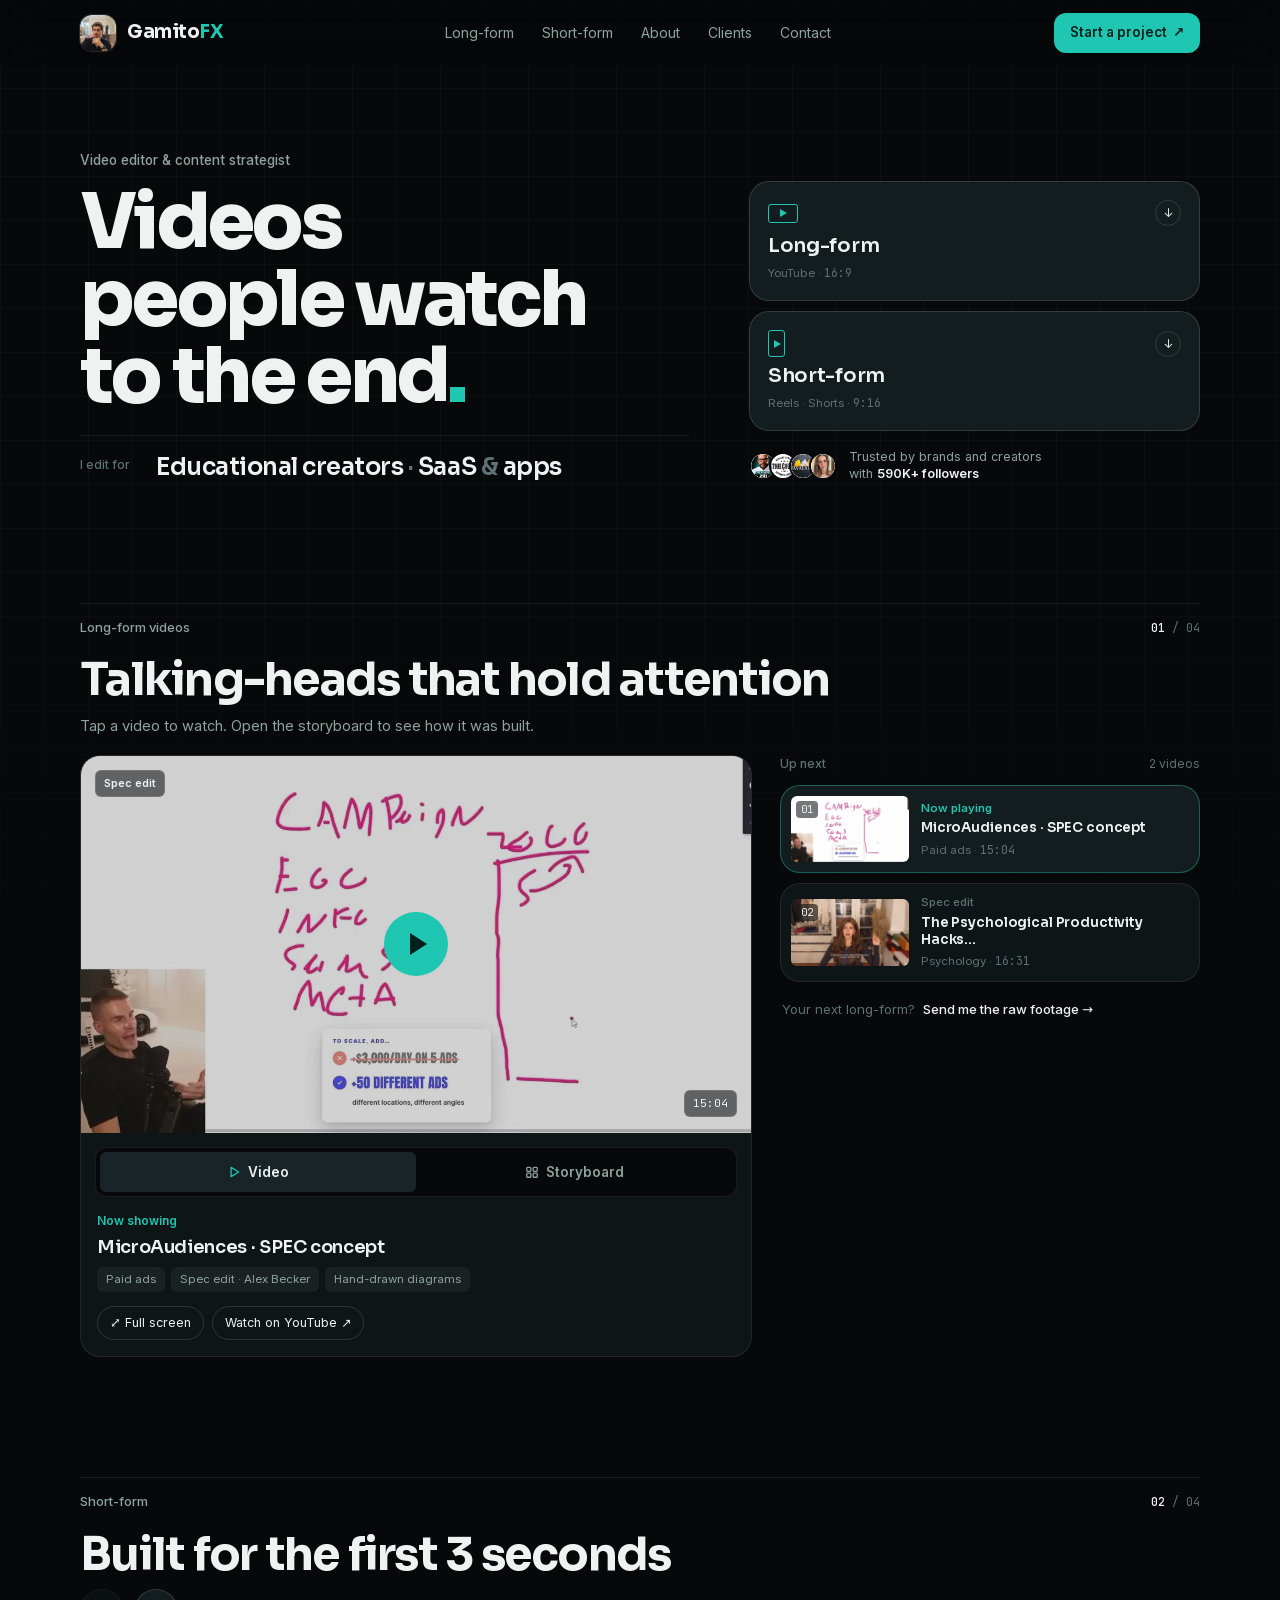
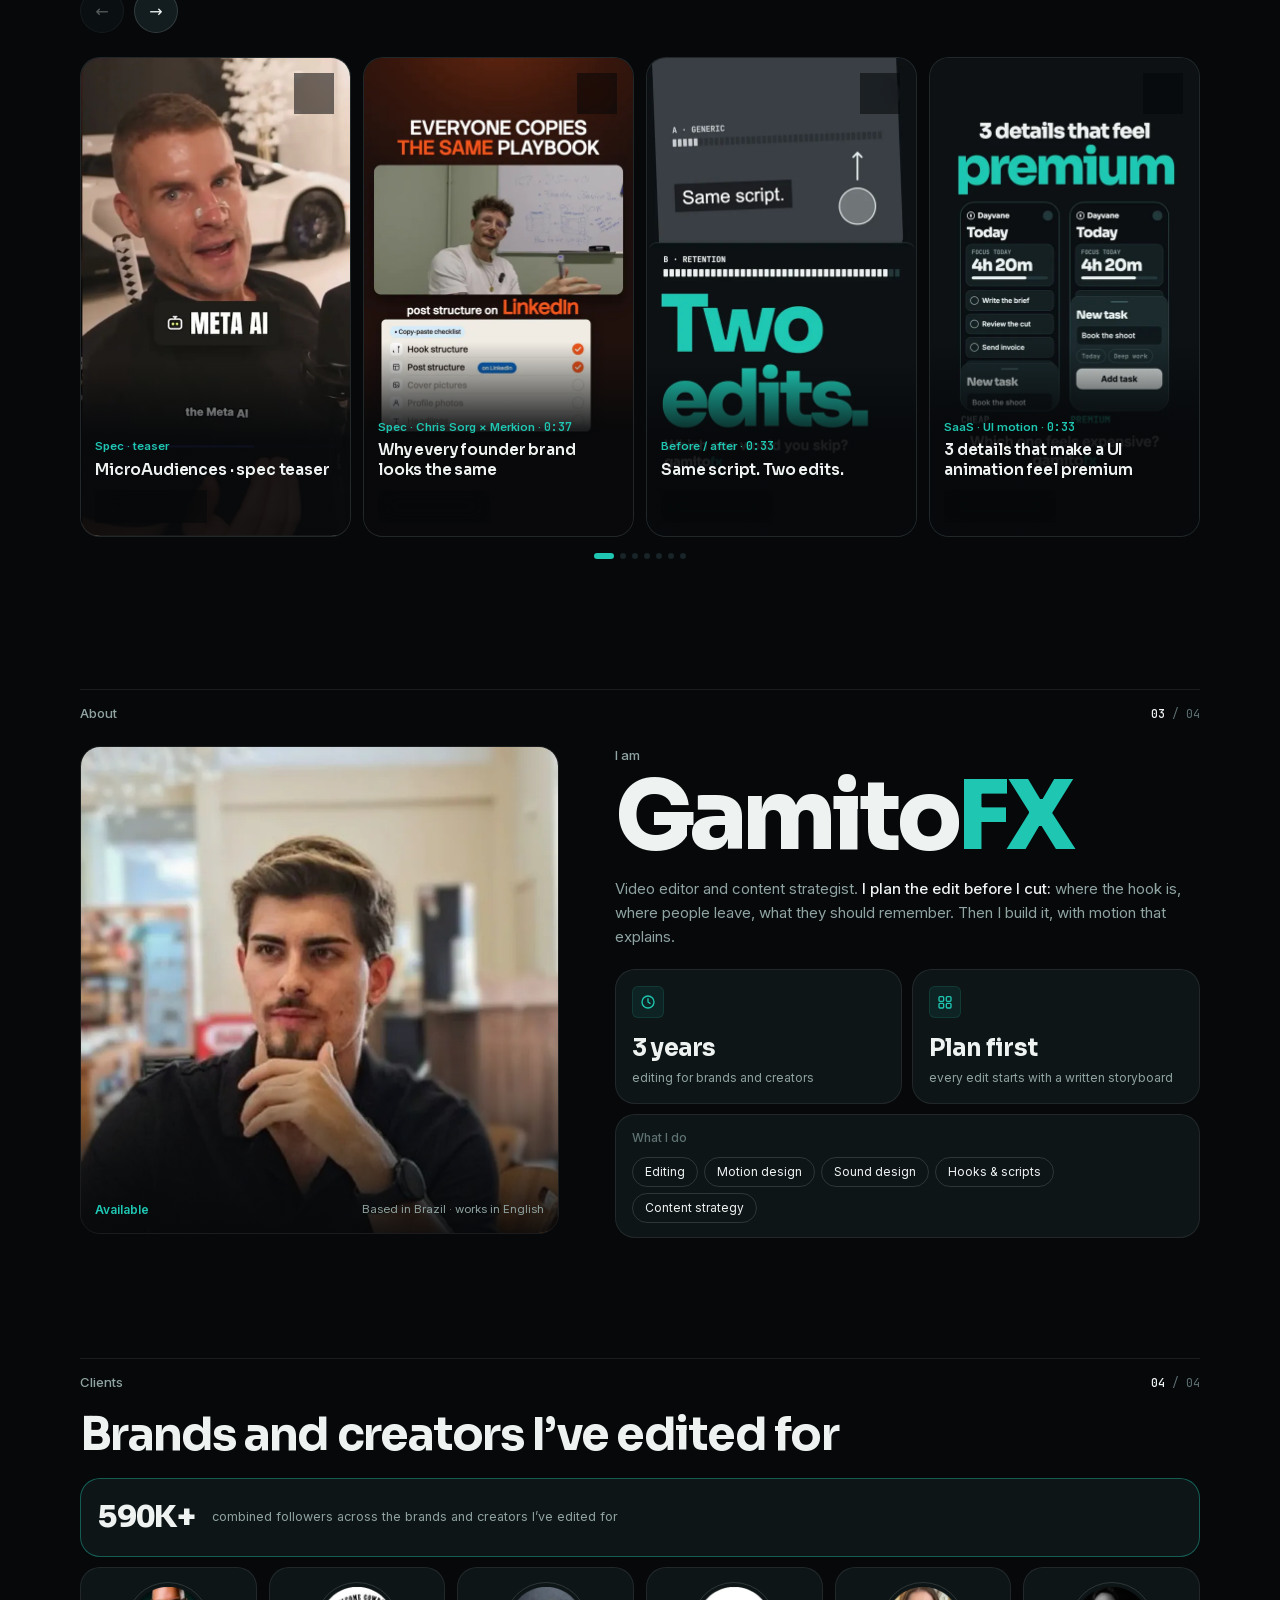
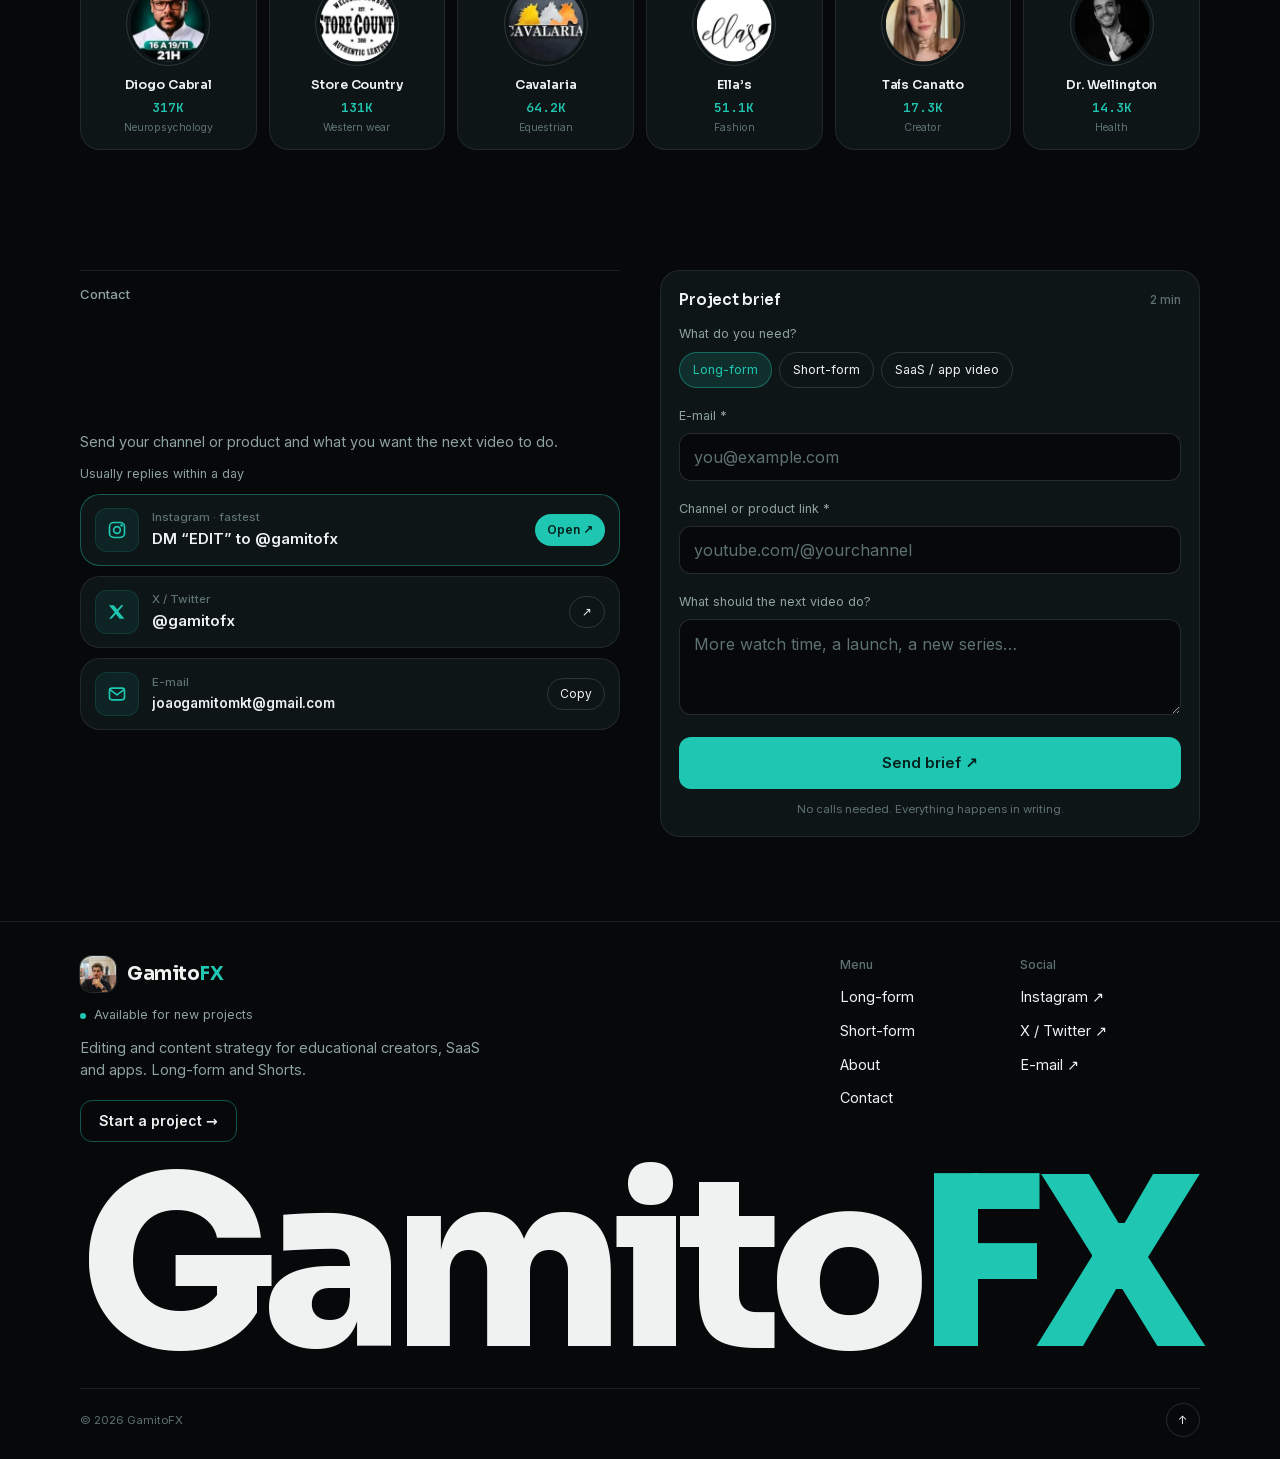
==== commit 3fb221ef: "Full storyboard sheets for all 9 videos; white footer wordmark - Long-form Storyboard tab shows a pr" ====
--- a/index.html
+++ b/index.html
@@ -34,7 +34,7 @@
 <!-- Fonts -->
 <link rel="preload" href="/assets/fonts/sora-var.woff2" as="font" type="font/woff2" crossorigin>
 <link rel="preload" href="/assets/fonts/inter-var.woff2" as="font" type="font/woff2" crossorigin>
-<link rel="stylesheet" href="/assets/site.css?v=20261112b">
+<link rel="stylesheet" href="/assets/site.css?v=20261112c">
 
 <!-- Google Analytics (GA4): paste the tag here when the property is created -->
 <!-- Microsoft Clarity: paste the install code here when the project is created -->
@@ -146,7 +146,7 @@
         <span class="dur">15:04</span>
         <div class="bar" aria-hidden="true" hidden><u style="left:9%"></u><u style="left:28%"></u><u style="left:45%"></u><u style="left:62%"></u><u style="left:94%"></u></div>
       </div>
-      <div class="seg" role="tablist" aria-label="Video or storyboard" style="display:none">
+      <div class="seg" role="tablist" aria-label="Video or storyboard">
         <button role="tab" id="tab-v" aria-selected="true" aria-controls="pv"><svg class="ico" viewBox="0 0 24 24"><path d="M7 4l13 8-13 8z"/></svg>Video</button>
         <button role="tab" id="tab-s" aria-selected="false" aria-controls="ps" tabindex="-1"><svg class="ico" viewBox="0 0 24 24"><rect x="3" y="4" width="7" height="7" rx="1.5"/><rect x="14" y="4" width="7" height="7" rx="1.5"/><rect x="3" y="14" width="7" height="7" rx="1.5"/><rect x="14" y="14" width="7" height="7" rx="1.5"/></svg>Storyboard</button>
       </div>
@@ -157,28 +157,18 @@
         <div class="rowb"><button class="chip" id="lf-full">⤢ Full screen</button><a class="chip" id="lf-yt" href="#long" target="_blank" rel="noopener">Watch on YouTube ↗</a></div>
       </div>
       <div class="sb" id="ps" role="tabpanel" aria-labelledby="tab-s" hidden>
-        <div class="sbh"><span class="lbl"><b>01</b> · The brief</span></div>
-        <p class="brief">17 minutes of one camera, already cut and captioned. <span class="mut">Goal: keep the calm tone and give the viewer a structure to follow.</span></p>
-        <div class="sbh"><span class="lbl"><b>02</b> · The look</span><span class="lbl">from the creator’s brand</span></div>
-        <div class="look"><div class="sw" style="background:#F4ECDF" title="Paper cream"></div><div class="sw" style="background:#7B1E22" title="Deep red"></div><div class="sw" style="background:#3B2A25" title="Ink brown"></div><div class="sw" style="background:#fff" title="White"></div><div class="fonts">Paper, washi tape, polaroids<br>Poppins · Allura · Playfair</div></div>
-        <div class="sbh"><span class="lbl"><b>03</b> · Storyboard</span><span class="lbl">swipe →</span></div>
-        <div class="tl"><div class="strip" tabindex="0" aria-label="Storyboard frames">
-          <div class="fr"><div class="im fm"><img src="/assets/img/sb/krishi-5.webp" width="480" height="270" alt="" loading="lazy"><span class="tc">0:05</span></div><b>Hook: two people</b><p>Same age, same city. Two characters make the contrast visible from the first second.</p></div>
-          <div class="fr"><div class="im fm"><img src="/assets/img/sb/krishi-20.webp" width="480" height="270" alt="" loading="lazy"><span class="tc">0:20</span></div><b>The checklist</b><p>One item ticks per sentence, on the spoken word.</p></div>
-          <div class="fr"><div class="im fm"><img src="/assets/img/sb/krishi-75.webp" width="480" height="270" alt="" loading="lazy"><span class="tc">1:15</span></div><b>The reveal</b><p>The keyword lands on the beat of the line.</p></div>
-          <div class="fr"><div class="im fm"><img src="/assets/img/sb/krishi-340.webp" width="480" height="270" alt="" loading="lazy"><span class="tc">5:40</span></div><b>Study card</b><p>Research shows up as a note card, with numbers only when they’re said.</p></div>
-          <div class="fr"><div class="im fm"><img src="/assets/img/sb/krishi-960.webp" width="480" height="270" alt="" loading="lazy"><span class="tc">16:00</span></div><b>The close</b><p>Short, bold words carry the call to action.</p></div>
-        </div></div>
-        <div class="sbh"><span class="lbl"><b>04</b> · The process</span></div>
-        <div class="flow"><span class="chip">Transcript</span><em>→</em><span class="chip">Structure</span><em>→</em><span class="chip">Look</span><em>→</em><span class="chip">Storyboard</span><em>→</em><span class="chip">Cuts</span><em>→</em><span class="chip">Motion</span><em>→</em><span class="chip">Sound</span><em>→</em><span class="chip">Review</span></div>
-        <div class="sbh"><span class="lbl"><b>05</b> · By the numbers</span></div>
-        <div class="nums"><div class="num"><b>5</b><span>chapter cards so viewers know where they are</span></div><div class="num"><b>~80</b><span>motion moments timed to the voice</span></div><div class="num"><b>7</b><span>music cues, one per section</span></div><div class="num"><b>−14</b><span>LUFS, YouTube’s loudness target</span></div></div>
+        <p class="sbx" id="sb-x">How the edit was planned, frame by frame: what happens on screen and why it works.</p>
+        <button type="button" class="sbprev fm" id="sb-open" aria-label="Open the full storyboard">
+          <img id="sb-img" src="/assets/img/storyboards/alexl.webp" width="1400" height="4443" alt="Storyboard sheet for MicroAudiences, spec concept" loading="lazy" decoding="async">
+          <span class="sbfade" aria-hidden="true"></span>
+        </button>
+        <button type="button" class="btn sec" id="sb-full"><svg class="ico" viewBox="0 0 24 24"><rect x="3" y="4" width="7" height="7" rx="1.5"/><rect x="14" y="4" width="7" height="7" rx="1.5"/><rect x="3" y="14" width="7" height="7" rx="1.5"/><rect x="14" y="14" width="7" height="7" rx="1.5"/></svg>Open the full storyboard</button>
       </div>
     </article>
     <div>
       <div class="upn"><span class="lbl">Up next</span><span class="cnt"><span class="mono">2</span> videos</span></div>
-      <button type="button" class="card item on" data-i="0" data-yt="0jx_jV0DFq4" data-poster="/assets/img/poster-microaudiences.webp" data-alt="Frame from the edit: hand-drawn diagram over the speaker" data-title="MicroAudiences · SPEC concept" data-dur="15:04" data-tag="Spec edit" data-meta="Paid ads|Spec edit · Alex Becker|Hand-drawn diagrams" data-sb="0" aria-pressed="true"><div class="t"><img src="/assets/img/sb/microaudiences-640.webp" width="480" height="270" alt="" loading="lazy"><span class="n">01</span></div><div><div class="k">Now playing</div><h3>MicroAudiences · SPEC concept</h3><div class="m">Paid ads · <span class="mono">15:04</span></div></div></button>
-      <button type="button" class="card item" data-i="1" data-yt="2nMF9-UXEYw" data-poster="/assets/img/krishi-poster.webp" data-alt="Frame from the edit: a polaroid checklist next to the speaker" data-title="The Psychological Productivity Hacks That Actually Rewire Your Brain" data-dur="16:31" data-tag="Spec edit" data-meta="Psychology|Spec edit · Krishi Ahuja|5 chapters" data-sb="1" aria-pressed="false"><div class="t"><img src="/assets/img/sb/krishi-640.webp" width="480" height="270" alt="" loading="lazy"><span class="n">02</span></div><div><div class="k">Spec edit</div><h3>The Psychological Productivity Hacks…</h3><div class="m">Psychology · <span class="mono">16:31</span></div></div></button>
+      <button type="button" class="card item on" data-i="0" data-yt="0jx_jV0DFq4" data-poster="/assets/img/poster-microaudiences.webp" data-alt="Frame from the edit: hand-drawn diagram over the speaker" data-title="MicroAudiences · SPEC concept" data-dur="15:04" data-tag="Spec edit" data-meta="Paid ads|Spec edit · Alex Becker|Hand-drawn diagrams" data-sb="alexl" data-ch="0" aria-pressed="true"><div class="t"><img src="/assets/img/sb/microaudiences-640.webp" width="480" height="270" alt="" loading="lazy"><span class="n">01</span></div><div><div class="k">Now playing</div><h3>MicroAudiences · SPEC concept</h3><div class="m">Paid ads · <span class="mono">15:04</span></div></div></button>
+      <button type="button" class="card item" data-i="1" data-yt="2nMF9-UXEYw" data-poster="/assets/img/krishi-poster.webp" data-alt="Frame from the edit: a polaroid checklist next to the speaker" data-title="The Psychological Productivity Hacks That Actually Rewire Your Brain" data-dur="16:31" data-tag="Spec edit" data-meta="Psychology|Spec edit · Krishi Ahuja|5 chapters" data-sb="krishi" data-ch="1" aria-pressed="false"><div class="t"><img src="/assets/img/sb/krishi-640.webp" width="480" height="270" alt="" loading="lazy"><span class="n">02</span></div><div><div class="k">Spec edit</div><h3>The Psychological Productivity Hacks…</h3><div class="m">Psychology · <span class="mono">16:31</span></div></div></button>
       <a class="nextline" href="#contact">Your next long-form? <span>Send me the raw footage →</span></a>
     </div>
   </div>
@@ -190,9 +180,9 @@
   <h2 class="rv" id="sf-t">Built for the first 3 seconds</h2>
   <div class="arrows"><button id="prev" aria-label="Previous video">←</button><button id="next" aria-label="Next video">→</button></div>
   <div class="car" id="car">
-    <article class="vc" data-yt="mcOcZiGw96A">
+    <article class="vc" data-sb="alexs" data-yt="mcOcZiGw96A">
       <div class="im fm"><video poster="/assets/img/poster-microaudiences-short.webp" preload="none" playsinline width="720" height="1280"></video><button class="hit" aria-label="Play: MicroAudiences, spec teaser"></button><span class="pp" aria-hidden="true"></span></div>
-      <div class="ov"><div class="k">Spec · teaser</div><h3>MicroAudiences · spec teaser</h3></div>
+      <div class="ov"><div class="k">Spec · teaser</div><h3>MicroAudiences · spec teaser</h3><button class="chip sbo"><svg class="ico" viewBox="0 0 24 24"><rect x="3" y="4" width="7" height="7" rx="1.5"/><rect x="14" y="4" width="7" height="7" rx="1.5"/><rect x="3" y="14" width="7" height="7" rx="1.5"/><rect x="14" y="14" width="7" height="7" rx="1.5"/></svg>Storyboard</button></div>
     </article>
     <article class="vc" data-sb="sorg" data-yt="knkTJ7WWLGc">
       <div class="im fm"><video poster="/assets/img/poster-chris-sorg.webp" preload="none" playsinline width="720" height="1280"></video><button class="hit" aria-label="Play: Why every founder brand looks the same"></button><span class="pp" aria-hidden="true"></span></div>
@@ -307,49 +297,31 @@
 </footer>
 
 <dialog class="sheet" id="sheet" aria-labelledby="sh-t">
-  <div class="grab" aria-hidden="true"></div>
-  <div class="shtop"><div><div class="lbl" id="sh-l"></div><h3 id="sh-t"></h3></div><button class="x" id="sh-x" aria-label="Close storyboard">✕</button></div>
-  <p class="sub" id="sh-d"></p>
-  <div class="vstrip" id="sh-f" tabindex="0" aria-label="Storyboard frames"></div>
-  <button class="btn sec" id="sh-w">▶ Watch the short</button>
+  <div class="shbar">
+    <div class="grab" aria-hidden="true"></div>
+    <div class="shtop"><div><div class="lbl" id="sh-l"></div><h3 id="sh-t"></h3></div>
+      <div class="shact"><button class="x zm" id="sh-z" aria-label="Zoom in" aria-pressed="false"><svg class="ico" viewBox="0 0 24 24"><circle cx="11" cy="11" r="7"/><path d="M20 20l-4-4M11 8v6M8 11h6"/></svg></button><button class="x" id="sh-x" aria-label="Close storyboard">✕</button></div>
+    </div>
+  </div>
+  <div class="shbody" id="sh-b" tabindex="0"><img id="sh-img" alt="" decoding="async"></div>
+  <div class="shfoot"><button class="btn pri" id="sh-w">▶ Watch the video</button></div>
 </dialog>
 
 <div class="toast" id="toast" role="status" aria-live="polite"></div>
 
 <script type="application/json" id="sb-data">
 {
-  "sorg": {"t":"Why every founder brand looks the same","d":"0:37","x":"Spec edit, not a client project. His own Shorts format is kept so it still feels like him; Merkion's colors and product UI carry the message.","f":[
-    ["sorg-2.6","0:02","The hook","“90%” lands on the first word, above his usual video window."],
-    ["sorg-16","0:16","The pause","A full-screen type beat on paper: one question, one color."],
-    ["sorg-21","0:21","25 people","The feed becomes 25 avatars, then the differences fade out."],
-    ["sorg-29.4","0:29","The problem","The window changes dress and the Brand Fit score drops to 23."]]},
-  "same": {"t":"Same script. Two edits.","d":"0:33","x":"The same words, edited twice. The difference is three decisions, not effects.","f":[
-    ["same-0.5","0:00","The script","Shown first, so it's clear the words never change."],
-    ["same-8","0:08","Edit A","A typical edit: title card and a caption at the bottom."],
-    ["same-15","0:15","Edit B","Opens on the payoff. One keyword per line."],
-    ["same-22","0:22","The why","Each decision is named on screen."]]},
-  "ui": {"t":"3 details that make a UI animation feel premium","d":"0:33","x":"Same app, same screens, edited twice: CHEAP and PREMIUM side by side, so the difference is easy to see.","f":[
-    ["ui-3.4","0:03","The hook","Two identical phones run the same flow. Only one feels expensive."],
-    ["ui-10.9","0:10","Easing","Linear motion next to a spring, with the curve drawn under each phone."],
-    ["ui-17.6","0:17","Stagger","Eight elements arrive one by one, shown in slow motion first."],
-    ["ui-24.5","0:24","The tiny stuff","Overshoot, motion blur and a sound that lands with the card."]]},
-  "first3": {"t":"Your first 3 seconds decide everything","d":"0:25","x":"A faceless explainer: a timer, a timeline and one fix you can use today.","f":[
-    ["first3-1","0:01","The hook","A running timer makes “second 3” concrete."],
-    ["first3-7","0:07","The problem","Logo, slow title, context: the usual intro on a real timeline."],
-    ["first3-13","0:13","The fix","The payoff moves to the front, underlined by hand."],
-    ["first3-21","0:21","Before / after","Same content, two first lines side by side."]]},
-  "why": {"t":"Why viewers leave at second 3","d":"0:16","x":"No voice, just motion and sound. The video does what it explains.","f":[
-    ["why-0.5","0:00","Two doors","The intro corridor on one side, the payoff on the other."],
-    ["why-3.1","0:03","Gone","The viewer is pulled out at second 3, like a swipe."],
-    ["why-6","0:06","The payoff","The best part was at 0:47. Nobody got there."],
-    ["why-10","0:10","Same viewer","Payoff moved to 0:00. Now they walk past second 3."]]},
-  "anatomy": {"t":"Anatomy of a viral explainer","d":"0:28","x":"A chapter bar is born in the hook and stays on screen: the Reel uses the technique it teaches.","f":[
-    ["anat-1.5","0:01","Three videos","Three different explainers share one structure."],
-    ["anat-5","0:05","Hook","The result jumps ahead of the intro on the timeline."],
-    ["anat-9","0:09","Problem","Jargon is swapped for the viewer's own words."],
-    ["anat-14","0:14","One example","One real example outweighs three claims."]]}
+  "alexl":   {"t":"MicroAudiences · spec concept","d":"15:04","h":4443,"kind":"long"},
+  "krishi":  {"t":"The Psychological Productivity Hacks That Actually Rewire Your Brain","d":"16:31","h":4548,"kind":"long"},
+  "alexs":   {"t":"MicroAudiences · spec teaser","d":"1:00","h":4773},
+  "sorg":    {"t":"Why every founder brand looks the same","d":"0:37","h":4624},
+  "same":    {"t":"Same script. Two edits.","d":"0:33","h":4039},
+  "ui":      {"t":"3 details that make a UI animation feel premium","d":"0:33","h":4577},
+  "first3":  {"t":"Your first 3 seconds decide everything","d":"0:25","h":3574},
+  "why":     {"t":"Why viewers leave at second 3","d":"0:16","h":3773},
+  "anatomy": {"t":"Anatomy of a viral explainer","d":"0:28","h":3521}
 }
 </script>
-<script src="/assets/site.js?v=20261112b" defer></script>
+<script src="/assets/site.js?v=20261112c" defer></script>
 </body>
 </html>
--- a/assets/site.css
+++ b/assets/site.css
@@ -120,12 +120,11 @@
     linear-gradient(var(--c),var(--c)) 0 100%/var(--l) var(--w),linear-gradient(var(--c),var(--c)) 0 100%/var(--w) var(--l),
     linear-gradient(var(--c),var(--c)) 100% 100%/var(--l) var(--w),linear-gradient(var(--c),var(--c)) 100% 100%/var(--w) var(--l);
   background-repeat:no-repeat}
-.fr .fm:after{inset:5px;--l:10px}
 .fm.live:after,.vc.playing .fm:after{display:none}
 @media (hover:hover){
   .fm:hover:after,.vc:hover .fm:after{opacity:1;transform:none}
-  .thumb>img,.vc video,.fr .im img{transition:transform .9s var(--ease),opacity .25s}
-  .thumb:hover>img,.vc:hover video,.fr .im:hover img{transform:scale(1.03)}
+  .thumb>img,.vc video{transition:transform .9s var(--ease),opacity .25s}
+  .thumb:hover>img,.vc:hover video{transform:scale(1.03)}
 }
 
 /* hero */
@@ -203,34 +202,17 @@
 .nextline span{color:var(--tx);font-weight:500;transition:color .2s}
 .nextline:hover span{color:var(--ac)}
 
-/* storyboard panel */
-.sb{padding:2px 16px 18px}
+/* storyboard panel: preview of the full sheet */
+.sb{padding:14px 16px 18px}
 .sb[hidden]{display:none}
-.sbh{display:flex;justify-content:space-between;align-items:baseline;margin:18px 0 10px;gap:10px}
-.sbh .lbl b{color:var(--ac)}
-.brief{font-size:14px;line-height:1.55}
-.brief .mut{color:var(--tx2)}
-.look{display:flex;gap:8px;align-items:center;flex-wrap:wrap}
-.sw{width:36px;height:36px;border-radius:var(--r-s);border:1px solid rgba(255,255,255,.12)}
-.fonts{font-size:12px;color:var(--tx2);line-height:1.5;margin-left:6px}
-.tl{position:relative;margin-right:-16px}
-.tl:before{content:"";position:absolute;left:0;right:0;top:5px;height:1px;background:var(--ac-40)}
-.strip{display:flex;gap:12px;overflow-x:auto;scroll-snap-type:x mandatory;scrollbar-width:none;padding-right:16px}
-.strip::-webkit-scrollbar{display:none}
-.fr{flex:none;width:196px;position:relative;padding-top:20px;scroll-snap-align:start}
-.fr:before{content:"";position:absolute;top:1px;left:0;width:9px;height:9px;border-radius:50%;background:var(--bg);border:2px solid var(--ac)}
-.fr .im{aspect-ratio:16/9;border-radius:var(--r-s);overflow:hidden;border:1px solid var(--line);position:relative;background:#000}
-.fr .im img{width:100%;height:100%;object-fit:cover}
-.tc{position:absolute;bottom:8px;left:8px;z-index:3;font-family:var(--f-m);font-variant-numeric:tabular-nums;font-size:10px;background:var(--ac);color:var(--ac-ink);padding:2px 6px;border-radius:4px;font-weight:600}
-.fr b{display:block;font-family:var(--f-d);font-size:13px;font-weight:600;margin:9px 0 3px}
-.fr p{font-size:12px;color:var(--tx2);line-height:1.4}
-.flow{display:flex;flex-wrap:wrap;gap:6px;align-items:center}
-.flow .chip{height:28px;font-size:11.5px;border-color:var(--ac-40)}
-.flow em{font-style:normal;color:var(--tx3);font-size:11px}
-.nums{display:grid;grid-template-columns:1fr 1fr;gap:8px}
-.num{padding:12px 13px;border-radius:var(--r-m);border:1px solid var(--line);background:var(--bg)}
-.num b{font-family:var(--f-m);font-size:20px;font-weight:600;letter-spacing:-.02em}
-.num span{display:block;font-size:11.5px;color:var(--tx2);margin-top:3px;line-height:1.35}
+.sbx{font-size:13.5px;color:var(--tx2);line-height:1.5;margin-bottom:12px}
+.sbprev{display:block;width:100%;height:440px;overflow:hidden;position:relative;border-radius:var(--r-m);border:1px solid var(--line);background:var(--bg);cursor:zoom-in}
+.sbprev img{width:100%;height:auto;transition:transform .9s var(--ease)}
+.sbfade{position:absolute;left:0;right:0;bottom:0;height:45%;background:linear-gradient(rgba(6,8,10,0),var(--bg));pointer-events:none}
+.sbprev.fm:after{inset:10px}
+@media (hover:hover){.sbprev:hover img{transform:translateY(-24px)}}
+#sb-full{margin-top:12px;height:48px}
+#sb-full .ico{color:var(--ac)}
 
 /* shorts */
 .sf{padding-top:64px}
@@ -262,26 +244,29 @@
 .dots i{width:6px;height:6px;border-radius:3px;background:var(--sf3);transition:width .3s var(--ease),background-color .3s}
 .dots i.on{width:20px;background:var(--ac)}
 
-/* sheet (dialog, glass) */
-dialog.sheet{position:fixed;inset:auto 0 0 0;margin:0;width:100%;max-width:100%;max-height:88vh;border:0;border-top:1px solid var(--line2);border-radius:var(--r-l) var(--r-l) 0 0;background:rgba(14,21,23,.9);backdrop-filter:blur(24px) saturate(140%);-webkit-backdrop-filter:blur(24px) saturate(140%);color:var(--tx);padding:10px var(--pad) 24px;box-shadow:0 -20px 60px rgba(0,0,0,.6)}
-dialog.sheet::backdrop{background:rgba(0,0,0,.6)}
-dialog.sheet[open]{animation:up .32s var(--ease)}
+/* storyboard viewer (dialog, glass) */
+dialog.sheet{position:fixed;inset:auto 0 0 0;margin:0;width:100%;max-width:100%;height:94vh;height:94dvh;max-height:none;border:0;border-top:1px solid var(--line2);border-radius:var(--r-l) var(--r-l) 0 0;background:rgba(14,21,23,.92);backdrop-filter:blur(24px) saturate(140%);-webkit-backdrop-filter:blur(24px) saturate(140%);color:var(--tx);padding:0;box-shadow:0 -20px 60px rgba(0,0,0,.6);overflow:hidden}
+dialog.sheet[open]{display:flex;flex-direction:column;animation:up .32s var(--ease)}
+dialog.sheet::backdrop{background:rgba(0,0,0,.65)}
 @keyframes up{from{transform:translateY(40px);opacity:0}}
-.grab{width:40px;height:4px;border-radius:4px;background:var(--sf3);margin:0 auto 14px}
+.sheet-open{overflow:hidden}
+.shbar{padding:10px var(--pad) 12px;border-bottom:1px solid var(--line);flex:none}
+.grab{width:40px;height:4px;border-radius:4px;background:var(--sf3);margin:0 auto 12px}
 .shtop{display:flex;justify-content:space-between;align-items:center;gap:12px}
-.shtop h3{font-size:18px;font-weight:600;margin-top:4px;letter-spacing:-.02em}
-#sh-d{font-size:13px;margin:10px 0 14px}
-#sh-w{margin-top:16px;height:46px}
-.x{width:36px;height:36px;border-radius:50%;border:1px solid var(--line2);display:flex;align-items:center;justify-content:center;flex:none;transition:border-color .2s}
+.shtop>div:first-child{min-width:0}
+.shtop h3{font-size:16px;font-weight:600;margin-top:2px;letter-spacing:-.02em;white-space:nowrap;overflow:hidden;text-overflow:ellipsis}
+.shact{display:flex;gap:8px;flex:none}
+.x{width:38px;height:38px;border-radius:50%;border:1px solid var(--line2);display:flex;align-items:center;justify-content:center;flex:none;transition:border-color .2s,background-color .2s}
 .x:hover{border-color:var(--ac-40)}
-.vstrip{display:flex;gap:9px;overflow-x:auto;scrollbar-width:none;margin-right:calc(var(--pad)*-1);padding-right:var(--pad);scroll-snap-type:x mandatory}
-.vstrip::-webkit-scrollbar{display:none}
-.vf{flex:none;width:104px;scroll-snap-align:start}
-.vf .im{aspect-ratio:9/16;border-radius:var(--r-s);overflow:hidden;border:1px solid var(--line);position:relative;background:#000}
-.vf .im img{width:100%;height:100%;object-fit:cover}
-.vf .tc{top:5px;bottom:auto;left:5px;font-size:9px;padding:1px 5px}
-.vf p{font-size:11px;line-height:1.35;color:var(--tx2);margin-top:6px}
-.vf p b{color:var(--tx);font-weight:600;display:block}
+.x:active{background:var(--ac-08)}
+.x .ico{width:17px;height:17px;stroke-width:2}
+.zm[aria-pressed=true]{border-color:var(--ac-40);color:var(--ac)}
+.shbody{flex:1;overflow:auto;overscroll-behavior:contain;-webkit-overflow-scrolling:touch;background:var(--bg)}
+.shbody img{width:100%;height:auto;opacity:0;transition:opacity .3s}
+.shbody img.ld{opacity:1}
+.zoom .shbody img{width:240%;max-width:none}
+.shfoot{flex:none;padding:12px var(--pad) calc(12px + env(safe-area-inset-bottom));border-top:1px solid var(--line)}
+.shfoot .btn{height:48px}
 
 /* about */
 .ab{padding-top:70px}
@@ -364,8 +349,8 @@
 .cols a{display:block;font-size:14.5px;margin-bottom:12px;transition:color .2s}
 .cols a:hover{color:var(--ac)}
 .gwrap{margin-top:28px;line-height:0}
-.giant{font-family:var(--f-d);font-weight:800;letter-spacing:-.055em;line-height:.82;white-space:nowrap;display:inline-block;font-size:21vw;color:#1A2528;padding-bottom:.04em}
-.giant i{font-style:normal;color:#12463F}
+.giant{font-family:var(--f-d);font-weight:800;letter-spacing:-.055em;line-height:.82;white-space:nowrap;display:inline-block;font-size:21vw;color:var(--tx);padding-bottom:.04em}
+.giant i{font-style:normal;color:var(--ac)}
 .copy{display:flex;justify-content:space-between;align-items:center;font-size:11.5px;color:var(--tx3);margin-top:16px;padding-top:14px;border-top:1px solid var(--line)}
 .top{width:34px;height:34px;border-radius:50%;border:1px solid var(--line2);display:flex;align-items:center;justify-content:center;color:var(--tx);transition:border-color .2s,transform .25s var(--ease)}
 .top:hover{border-color:var(--ac-40);transform:translateY(-2px)}
@@ -404,10 +389,14 @@
   .form{margin-top:0}
   .cols{grid-template-columns:repeat(2,180px);margin-top:0}
   .ftop{display:flex;justify-content:space-between;align-items:flex-start}
-  dialog.sheet{inset:0;margin:auto;max-width:640px;height:fit-content;border:1px solid var(--line2);border-radius:var(--r-l);padding:22px 26px 26px}
+  dialog.sheet{inset:0;margin:auto;max-width:980px;height:92vh;border:1px solid var(--line2);border-radius:var(--r-l)}
   dialog.sheet .grab{display:none}
-  .vstrip{margin-right:0;padding-right:0}
-  .vf{width:calc((100% - 27px)/4)}
+  .shbar{padding:16px 22px}
+  .shtop h3{font-size:18px}
+  .zm{display:none}
+  .shfoot{padding:14px 22px;display:flex;justify-content:flex-end}
+  .shfoot .btn{width:auto;padding:0 22px}
+  .sbprev{height:520px}
 }
 /* tablet: 600–899px keeps the mobile layout, with tighter measures */
 @media (min-width:600px) and (max-width:899px){
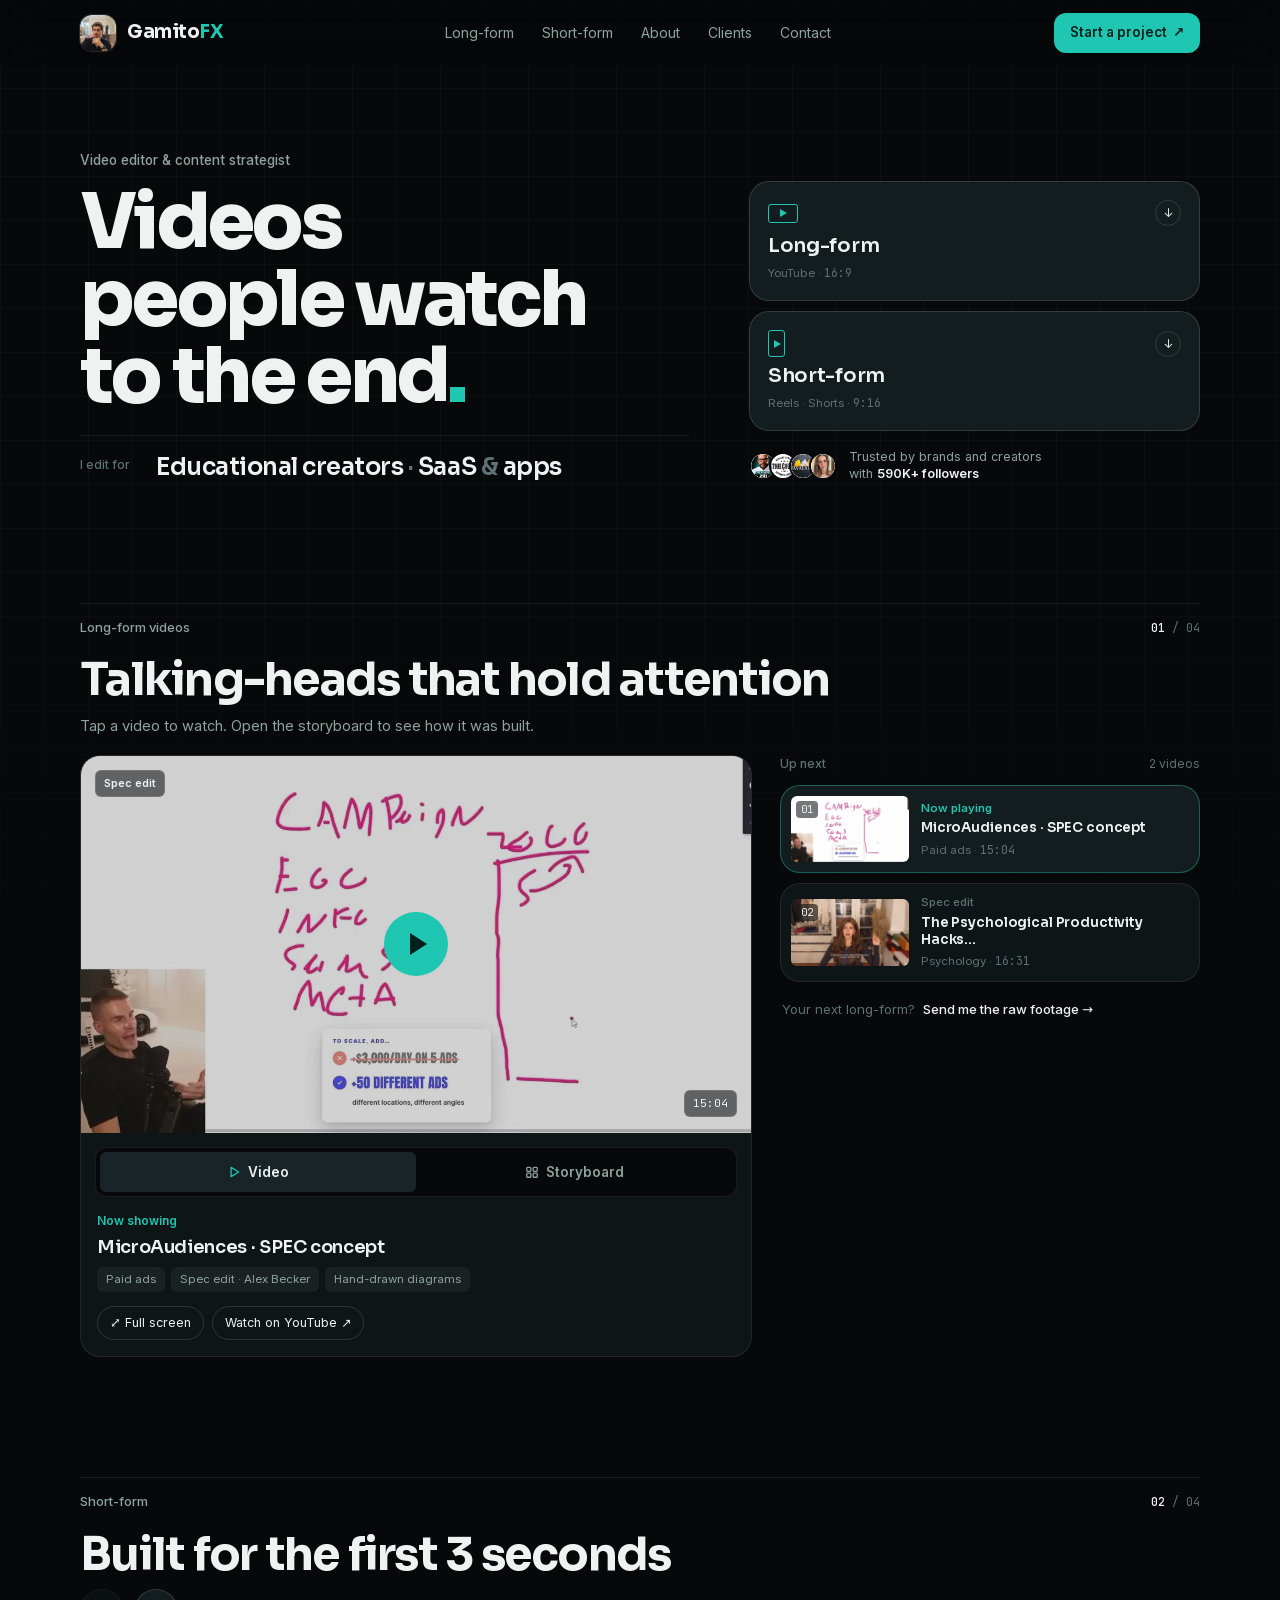
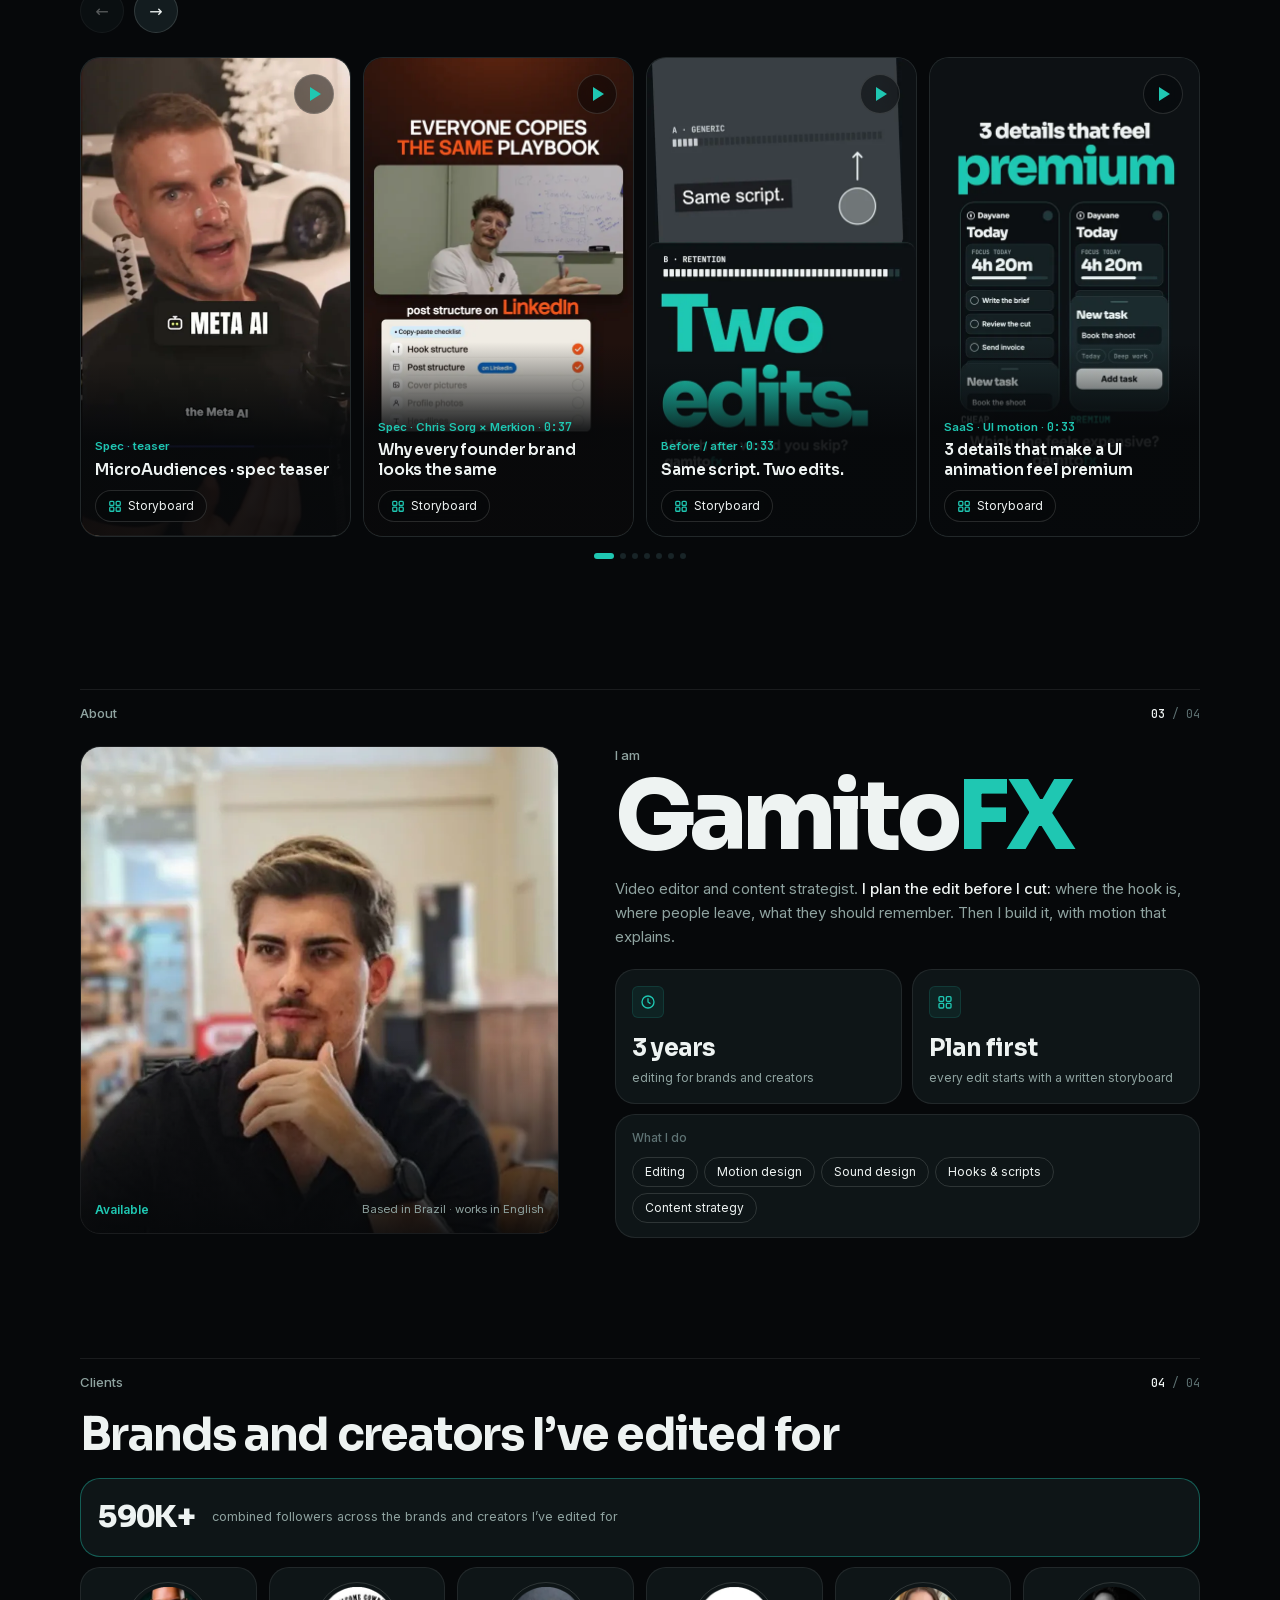
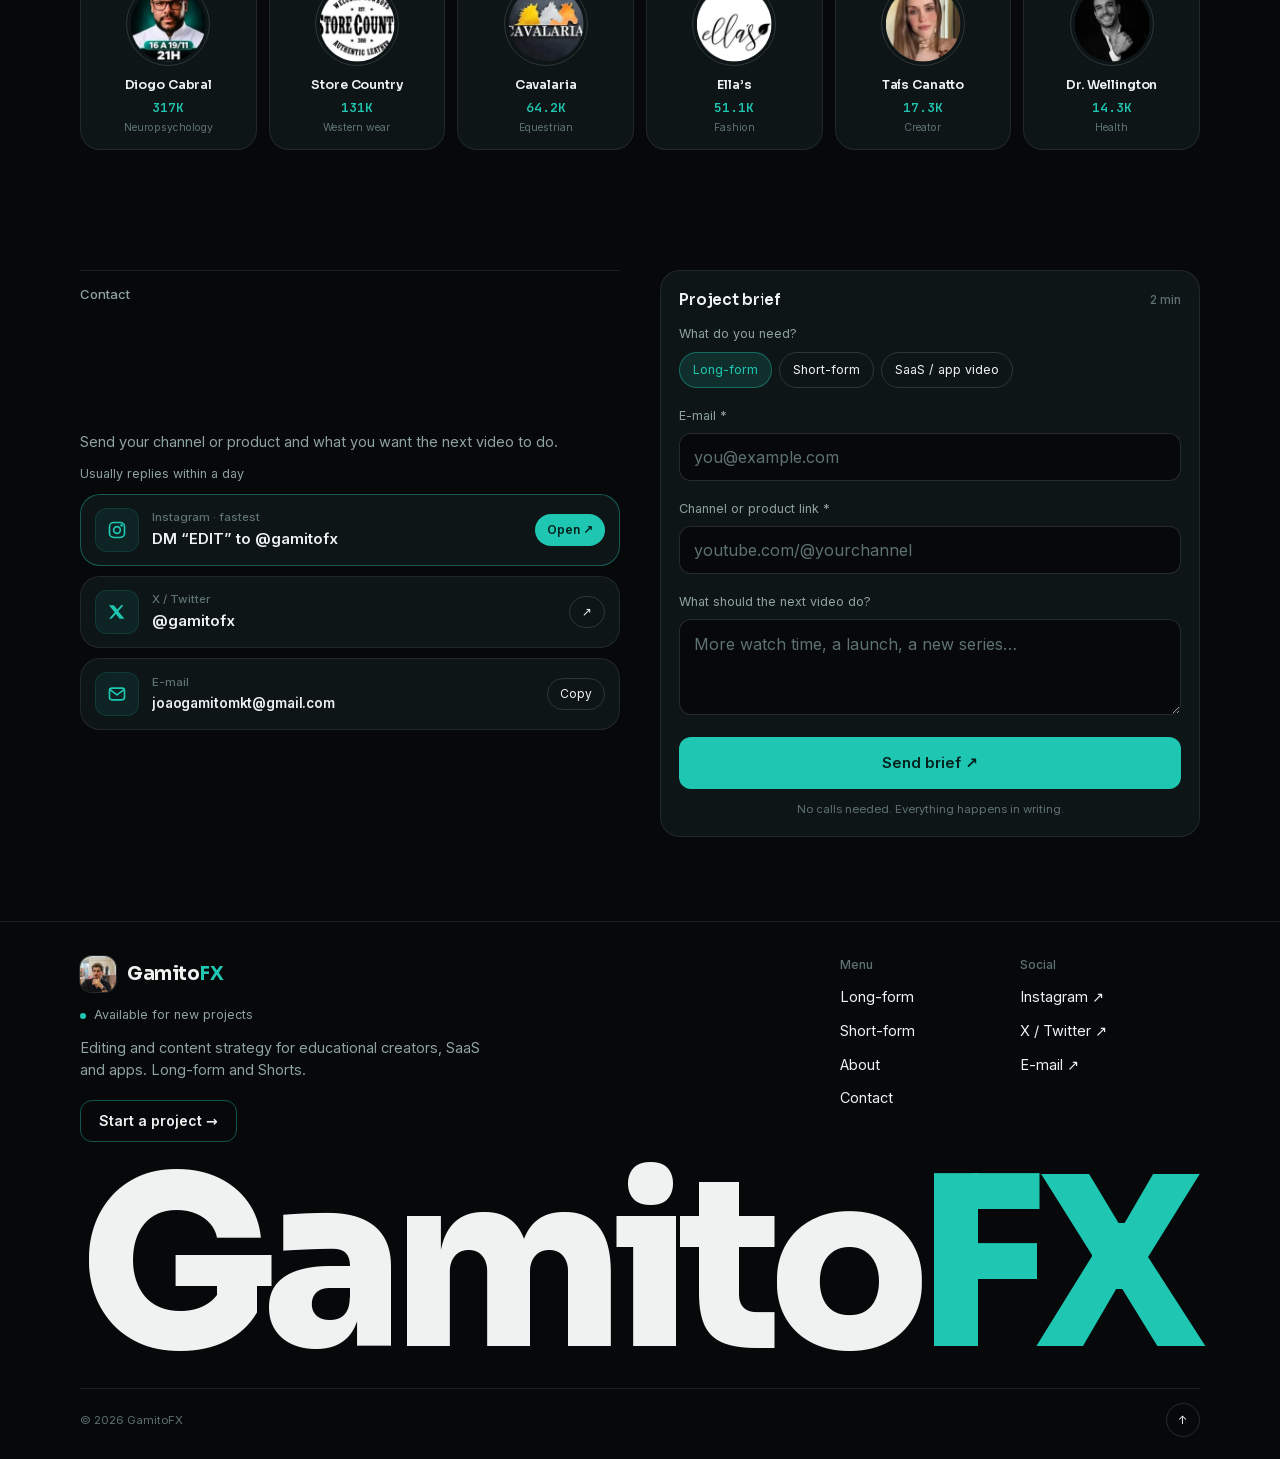
==== commit d6a64a6f: "Canonical domain: gamitofx.com (was gamitofx.pages.dev) Co-authored-by: OpenBot <335604065+openbotgi" ====
--- a/index.html
+++ b/index.html
@@ -5,17 +5,17 @@
 <meta name="viewport" content="width=device-width, initial-scale=1, viewport-fit=cover">
 <title>GamitoFX · Video editor and content strategist for educational creators, SaaS and apps</title>
 <meta name="description" content="Long-form and short-form editing with motion design for educational creators, SaaS and apps. Every edit starts with a storyboard. Videos people watch to the end.">
-<link rel="canonical" href="https://gamitofx.pages.dev/">
+<link rel="canonical" href="https://gamitofx.com/">
 <meta name="theme-color" content="#06080A">
 <meta name="color-scheme" content="dark">
 
 <!-- Open Graph / X -->
 <meta property="og:type" content="website">
 <meta property="og:site_name" content="GamitoFX">
-<meta property="og:url" content="https://gamitofx.pages.dev/">
+<meta property="og:url" content="https://gamitofx.com/">
 <meta property="og:title" content="GamitoFX · Videos people watch to the end">
 <meta property="og:description" content="Video editor and content strategist for educational creators, SaaS and apps. Long-form and Shorts, each one with its storyboard.">
-<meta property="og:image" content="https://gamitofx.pages.dev/assets/img/og-image.jpg">
+<meta property="og:image" content="https://gamitofx.com/assets/img/og-image.jpg">
 <meta property="og:image:width" content="1200">
 <meta property="og:image:height" content="630">
 <meta property="og:image:alt" content="GamitoFX: videos people watch to the end">
@@ -23,7 +23,7 @@
 <meta name="twitter:site" content="@gamitofx">
 <meta name="twitter:title" content="GamitoFX · Videos people watch to the end">
 <meta name="twitter:description" content="Video editor and content strategist for educational creators, SaaS and apps.">
-<meta name="twitter:image" content="https://gamitofx.pages.dev/assets/img/og-image.jpg">
+<meta name="twitter:image" content="https://gamitofx.com/assets/img/og-image.jpg">
 
 <!-- Icons -->
 <link rel="icon" href="/favicon.ico" sizes="48x48">
@@ -45,11 +45,11 @@
   "@graph": [
     {
       "@type": "Person",
-      "@id": "https://gamitofx.pages.dev/#person",
+      "@id": "https://gamitofx.com/#person",
       "name": "GamitoFX",
       "jobTitle": "Video editor and content strategist",
-      "url": "https://gamitofx.pages.dev/",
-      "image": "https://gamitofx.pages.dev/assets/img/gamitofx-480.jpg",
+      "url": "https://gamitofx.com/",
+      "image": "https://gamitofx.com/assets/img/gamitofx-480.jpg",
       "email": "mailto:joaogamitomkt@gmail.com",
       "nationality": "Brazil",
       "knowsLanguage": ["en", "pt-BR"],
@@ -57,19 +57,19 @@
     },
     {
       "@type": "ProfessionalService",
-      "@id": "https://gamitofx.pages.dev/#service",
+      "@id": "https://gamitofx.com/#service",
       "name": "GamitoFX",
-      "url": "https://gamitofx.pages.dev/",
-      "image": "https://gamitofx.pages.dev/assets/img/og-image.jpg",
+      "url": "https://gamitofx.com/",
+      "image": "https://gamitofx.com/assets/img/og-image.jpg",
       "description": "Long-form and short-form video editing, motion design and content strategy for educational creators, SaaS and apps.",
-      "founder": {"@id": "https://gamitofx.pages.dev/#person"},
+      "founder": {"@id": "https://gamitofx.com/#person"},
       "areaServed": "Worldwide",
       "serviceType": ["Video editing", "Short-form video editing", "Motion design", "Sound design", "Content strategy"]
     },
     {
       "@type": "WebSite",
-      "@id": "https://gamitofx.pages.dev/#website",
-      "url": "https://gamitofx.pages.dev/",
+      "@id": "https://gamitofx.com/#website",
+      "url": "https://gamitofx.com/",
       "name": "GamitoFX",
       "inLanguage": "en"
     }
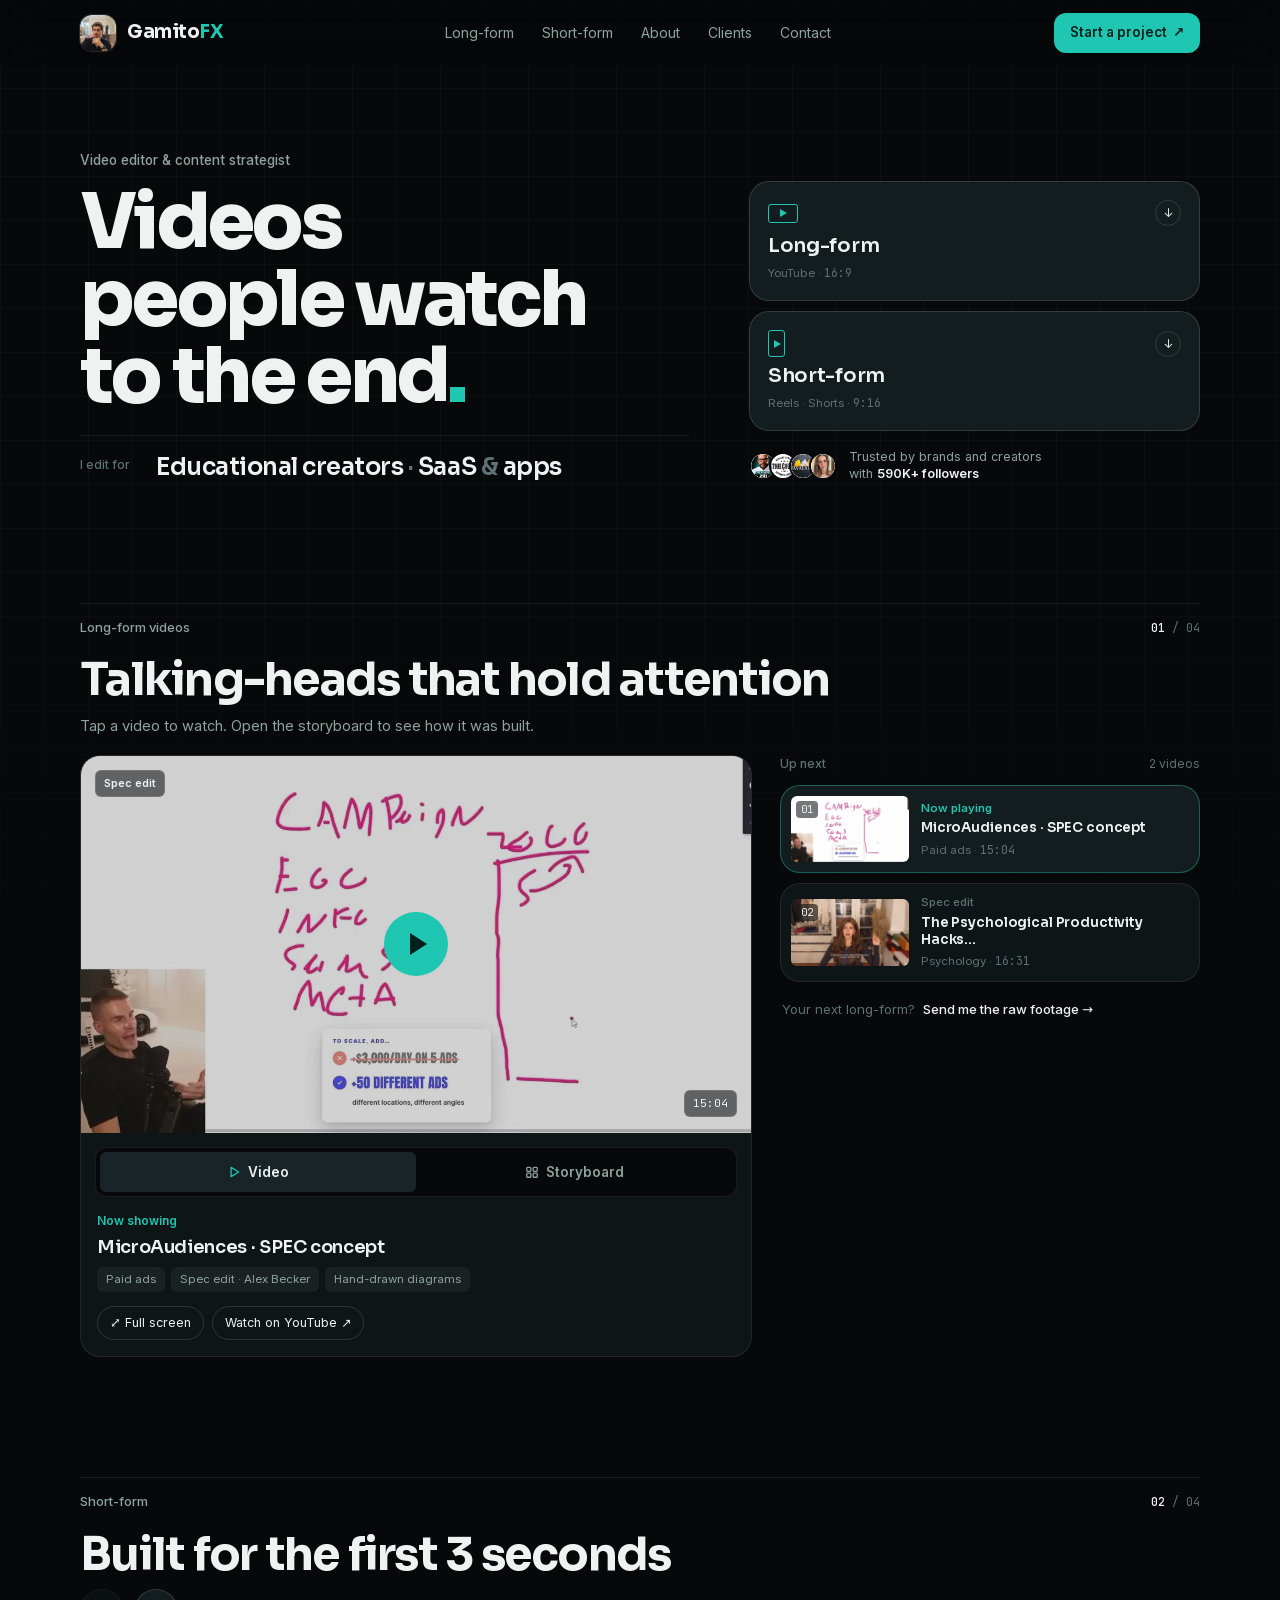
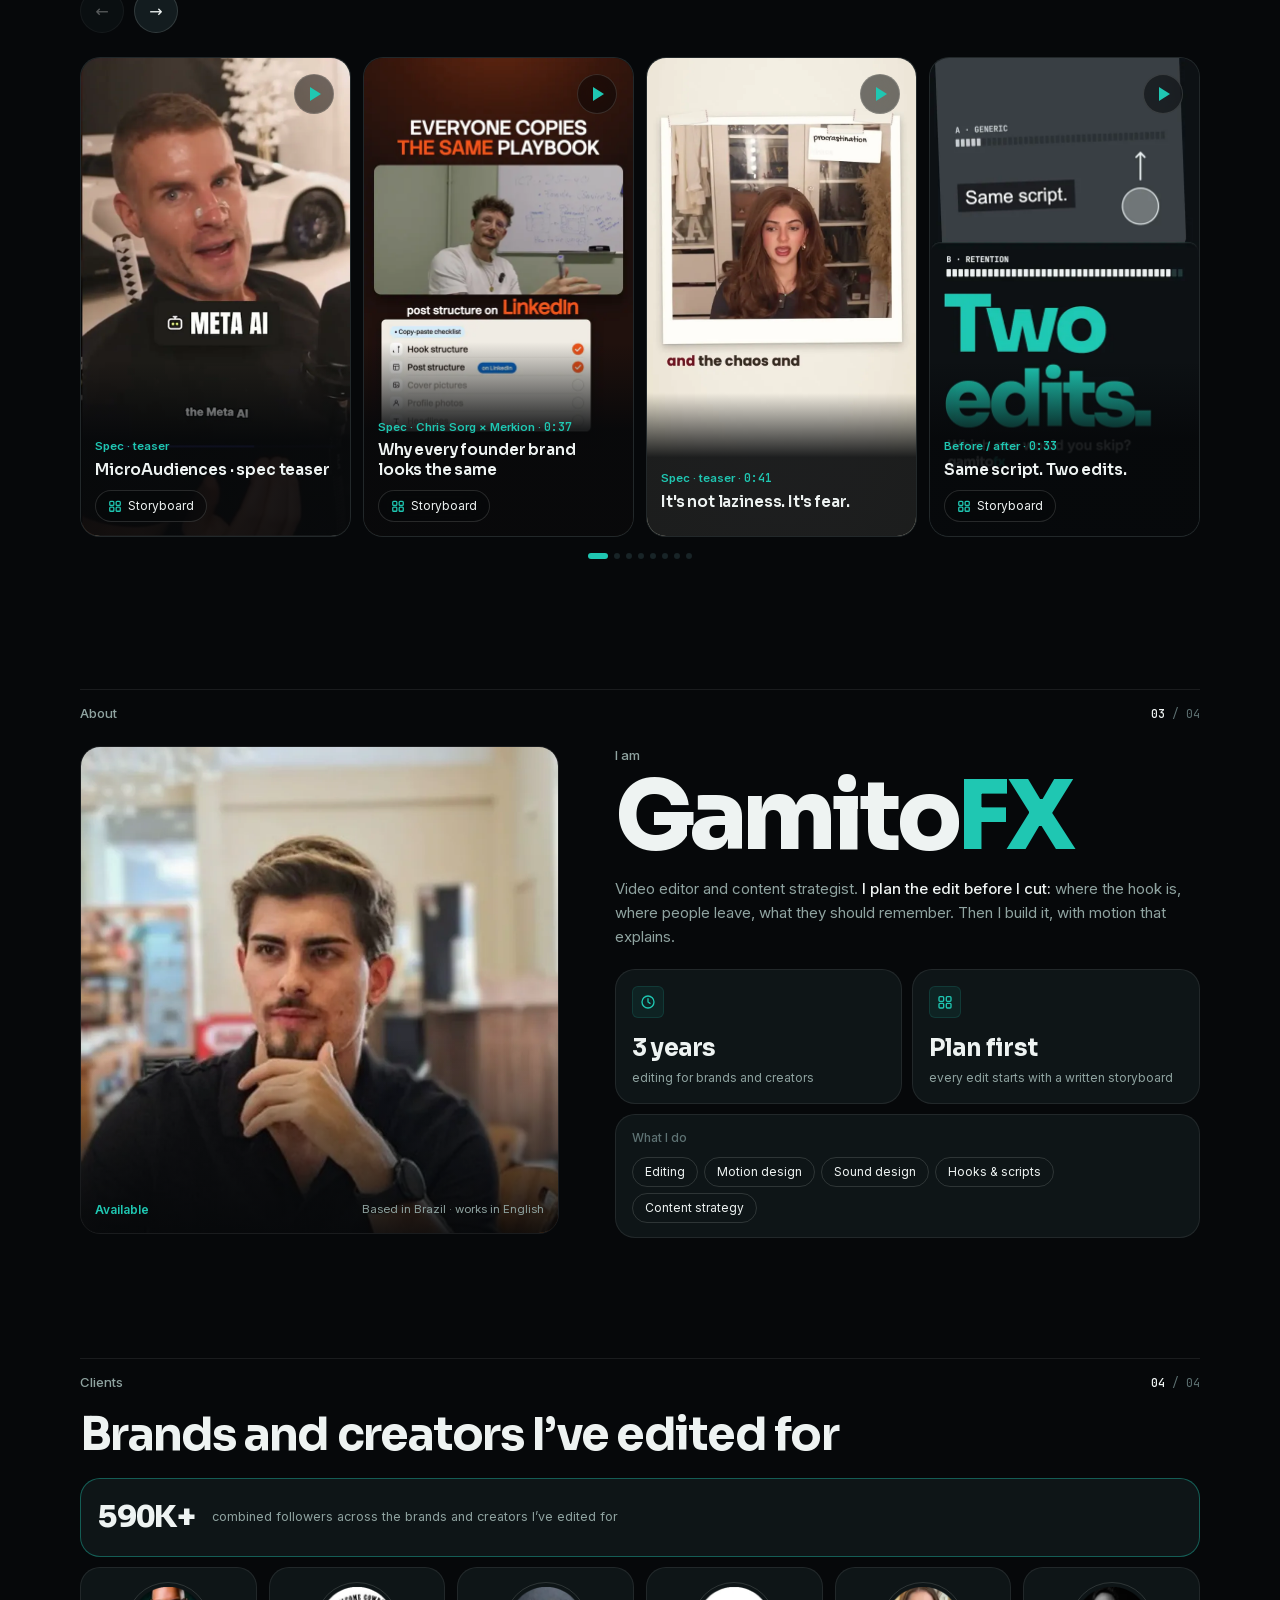
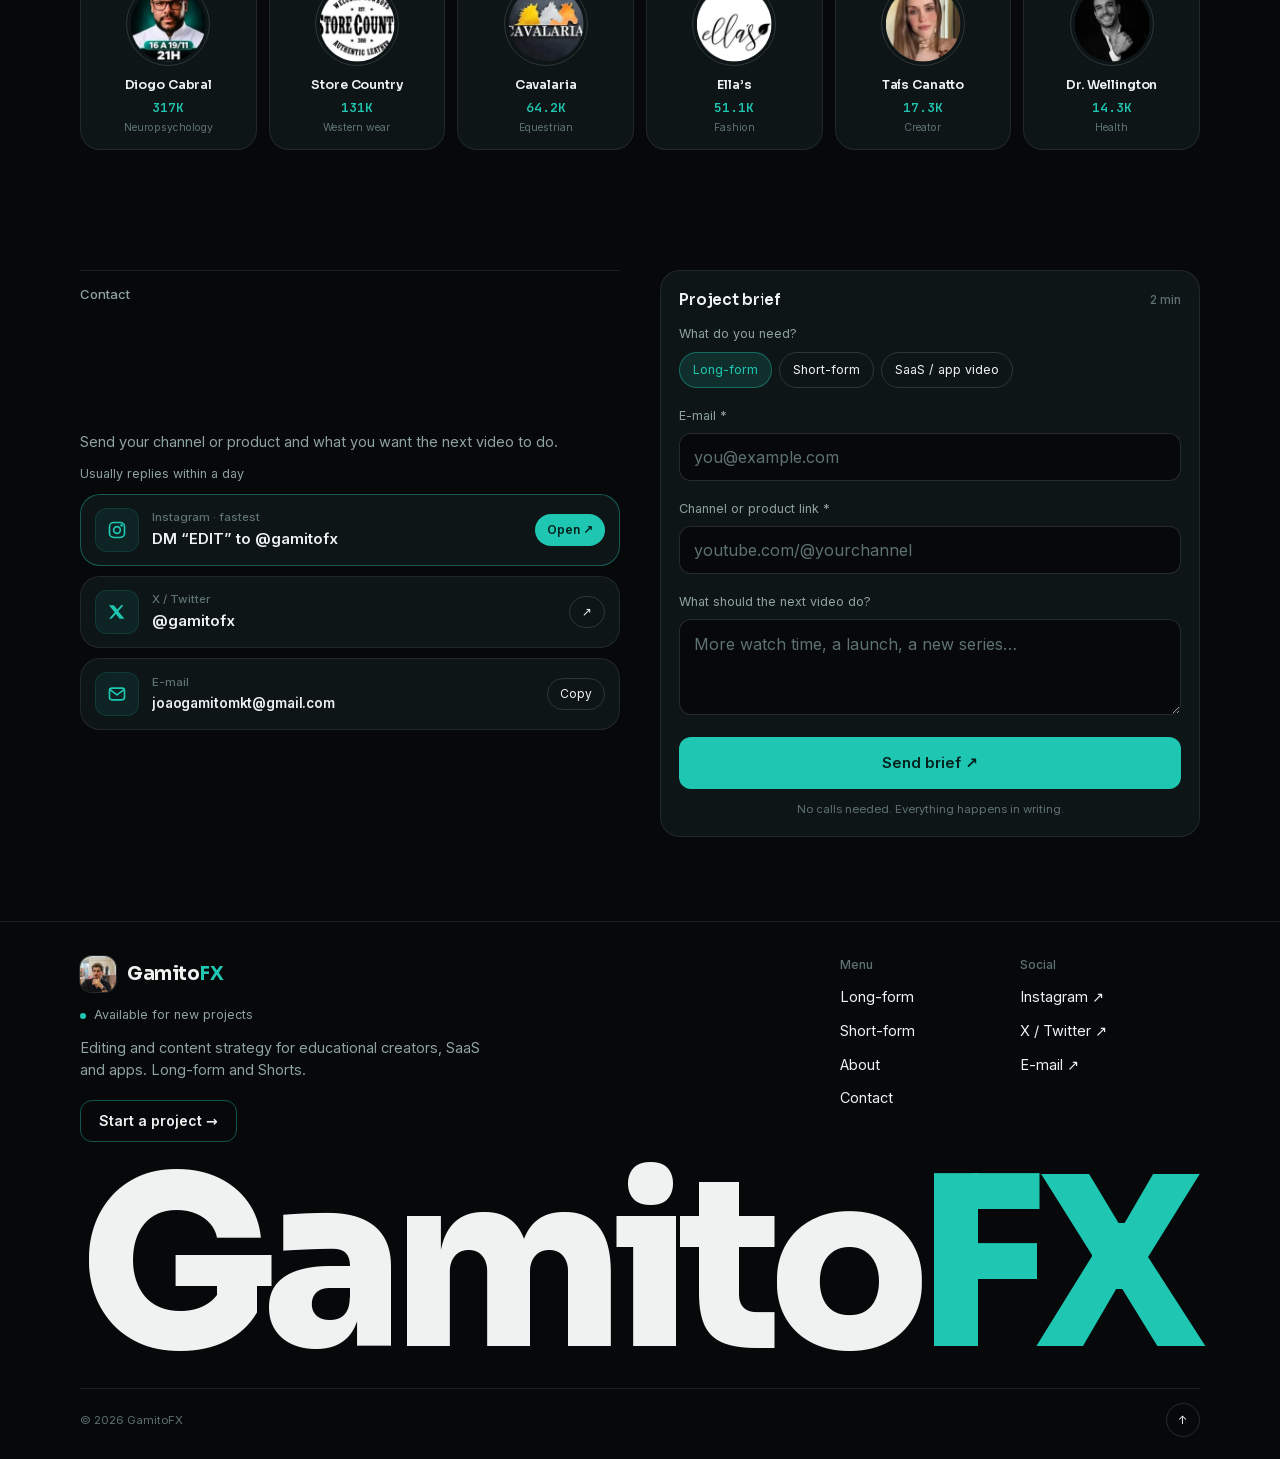
==== commit 9c27f970: "Add Krishi Ahuja spec teaser as 3rd short-form video Published by explicit decision of the owner (wr" ====
--- a/index.html
+++ b/index.html
@@ -188,6 +188,10 @@
       <div class="im fm"><video poster="/assets/img/poster-chris-sorg.webp" preload="none" playsinline width="720" height="1280"></video><button class="hit" aria-label="Play: Why every founder brand looks the same"></button><span class="pp" aria-hidden="true"></span></div>
       <div class="ov"><div class="k">Spec · Chris Sorg × Merkion · <span class="mono">0:37</span></div><h3>Why every founder brand looks the same</h3><button class="chip sbo"><svg class="ico" viewBox="0 0 24 24"><rect x="3" y="4" width="7" height="7" rx="1.5"/><rect x="14" y="4" width="7" height="7" rx="1.5"/><rect x="3" y="14" width="7" height="7" rx="1.5"/><rect x="14" y="14" width="7" height="7" rx="1.5"/></svg>Storyboard</button></div>
     </article>
+    <article class="vc">
+      <div class="im fm"><video src="/assets/video/krishi-teaser.mp4" poster="/assets/img/poster-krishi-teaser.webp" preload="none" playsinline width="720" height="1280"></video><button class="hit" aria-label="Play: It's not laziness. It's fear."></button><span class="pp" aria-hidden="true"></span></div>
+      <div class="ov"><div class="k">Spec · teaser · <span class="mono">0:41</span></div><h3>It's not laziness. It's fear.</h3></div>
+    </article>
     <article class="vc" data-sb="same" data-yt="r2tArMUf2h0">
       <div class="im fm"><video poster="/assets/img/poster-same-script-v2.webp" preload="none" playsinline width="720" height="1280"></video><button class="hit" aria-label="Play: Same script. Two edits."></button><span class="pp" aria-hidden="true"></span></div>
       <div class="ov"><div class="k">Before / after · <span class="mono">0:33</span></div><h3>Same script. Two edits.</h3><button class="chip sbo"><svg class="ico" viewBox="0 0 24 24"><rect x="3" y="4" width="7" height="7" rx="1.5"/><rect x="14" y="4" width="7" height="7" rx="1.5"/><rect x="3" y="14" width="7" height="7" rx="1.5"/><rect x="14" y="14" width="7" height="7" rx="1.5"/></svg>Storyboard</button></div>
@@ -209,7 +213,7 @@
       <div class="ov"><div class="k">Breakdown · <span class="mono">0:28</span></div><h3>Anatomy of a viral explainer</h3><button class="chip sbo"><svg class="ico" viewBox="0 0 24 24"><rect x="3" y="4" width="7" height="7" rx="1.5"/><rect x="14" y="4" width="7" height="7" rx="1.5"/><rect x="3" y="14" width="7" height="7" rx="1.5"/><rect x="14" y="14" width="7" height="7" rx="1.5"/></svg>Storyboard</button></div>
     </article>
   </div>
-  <div class="dots" id="dots" aria-hidden="true"><i class="on"></i><i></i><i></i><i></i><i></i><i></i><i></i></div>
+  <div class="dots" id="dots" aria-hidden="true"><i class="on"></i><i></i><i></i><i></i><i></i><i></i><i></i><i></i></div>
 </section>
 
 <!-- ABOUT -->
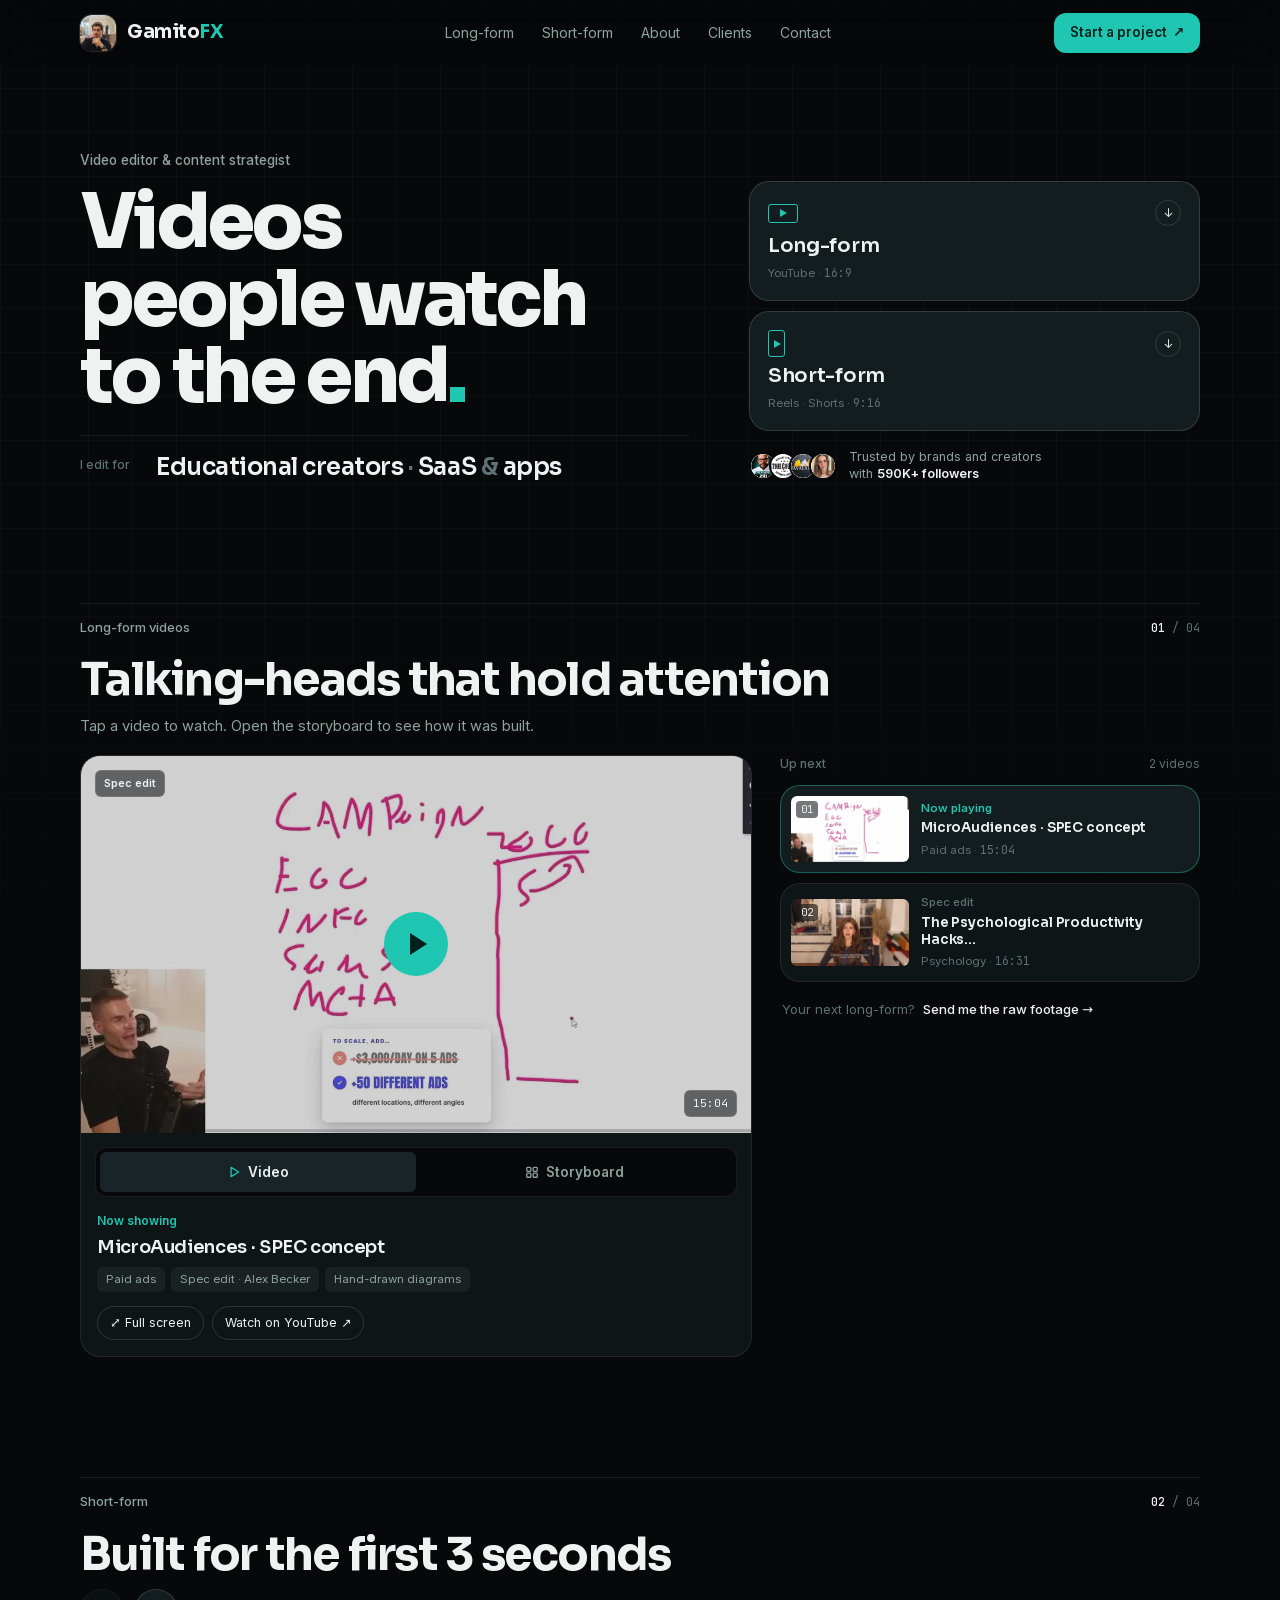
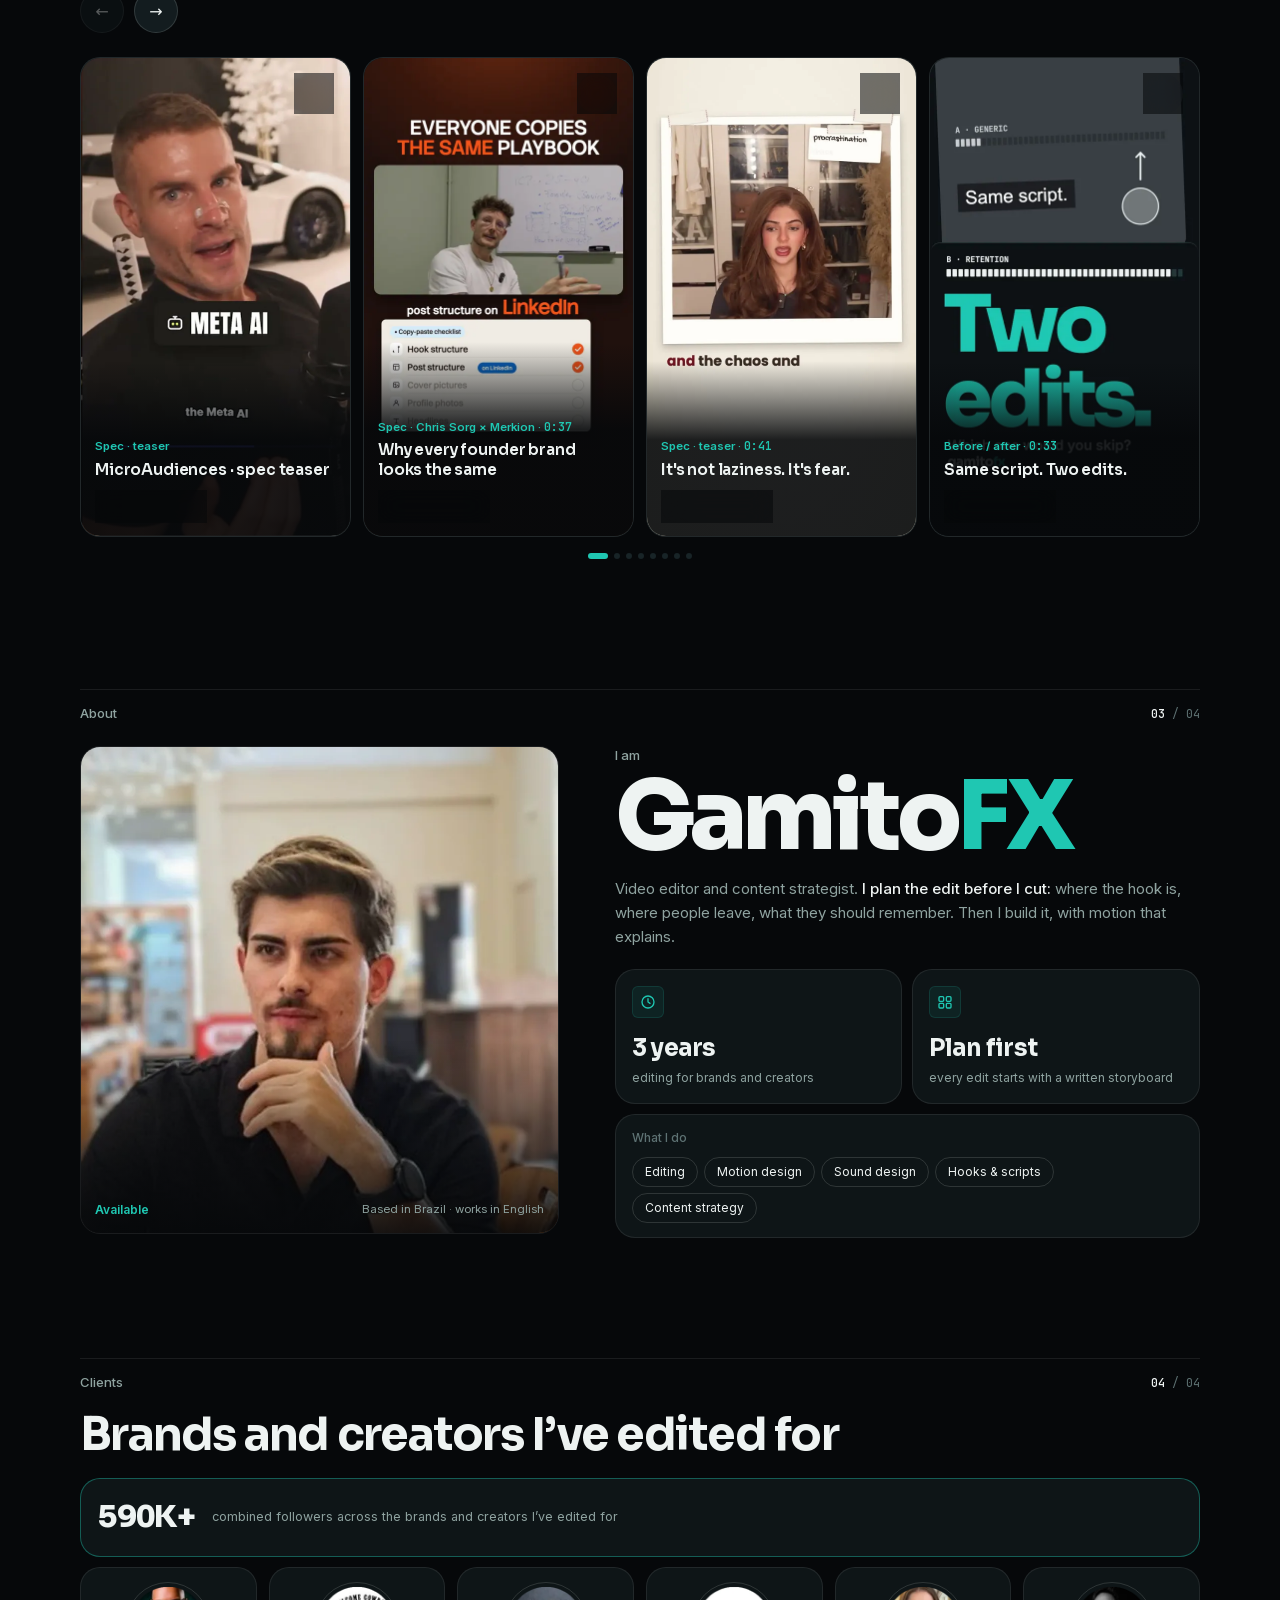
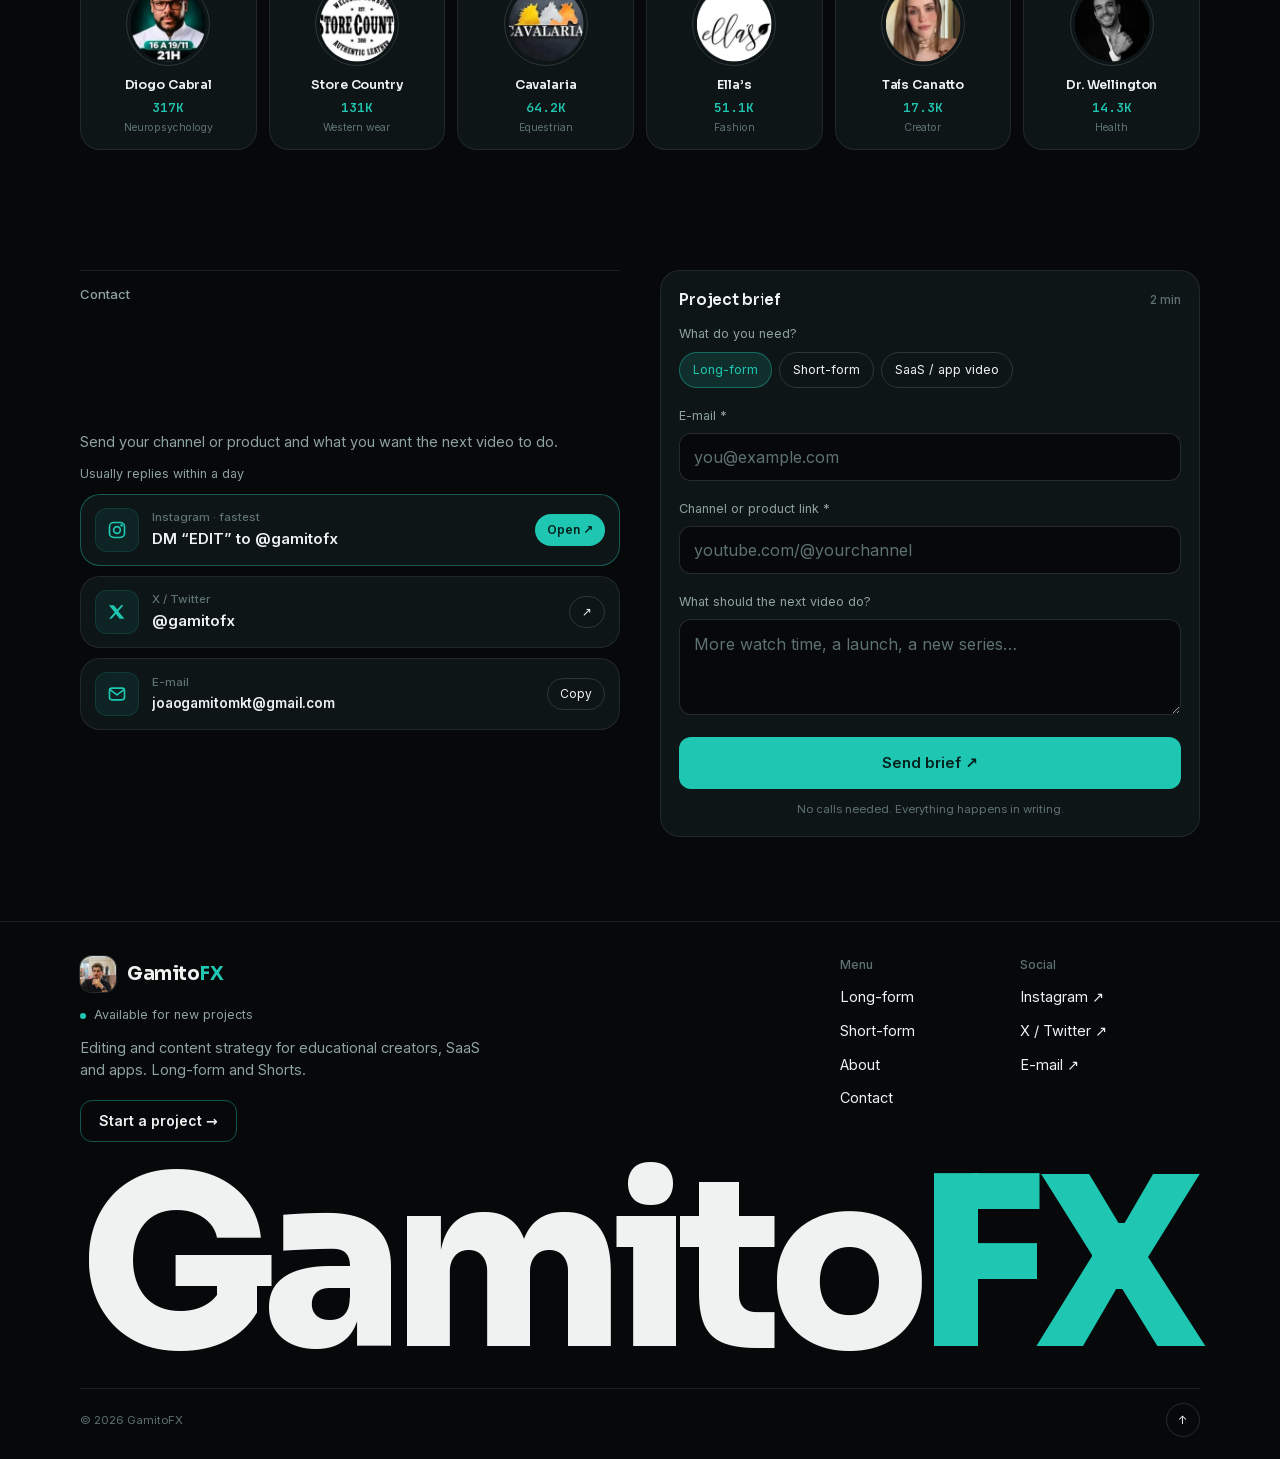
==== commit 1f67a995: "Add storyboard sheet for the Krishi Ahuja teaser short Same format as the other short-form sheets (1" ====
--- a/index.html
+++ b/index.html
@@ -188,9 +188,9 @@
       <div class="im fm"><video poster="/assets/img/poster-chris-sorg.webp" preload="none" playsinline width="720" height="1280"></video><button class="hit" aria-label="Play: Why every founder brand looks the same"></button><span class="pp" aria-hidden="true"></span></div>
       <div class="ov"><div class="k">Spec · Chris Sorg × Merkion · <span class="mono">0:37</span></div><h3>Why every founder brand looks the same</h3><button class="chip sbo"><svg class="ico" viewBox="0 0 24 24"><rect x="3" y="4" width="7" height="7" rx="1.5"/><rect x="14" y="4" width="7" height="7" rx="1.5"/><rect x="3" y="14" width="7" height="7" rx="1.5"/><rect x="14" y="14" width="7" height="7" rx="1.5"/></svg>Storyboard</button></div>
     </article>
-    <article class="vc">
+    <article class="vc" data-sb="kteaser">
       <div class="im fm"><video src="/assets/video/krishi-teaser.mp4" poster="/assets/img/poster-krishi-teaser.webp" preload="none" playsinline width="720" height="1280"></video><button class="hit" aria-label="Play: It's not laziness. It's fear."></button><span class="pp" aria-hidden="true"></span></div>
-      <div class="ov"><div class="k">Spec · teaser · <span class="mono">0:41</span></div><h3>It's not laziness. It's fear.</h3></div>
+      <div class="ov"><div class="k">Spec · teaser · <span class="mono">0:41</span></div><h3>It's not laziness. It's fear.</h3><button class="chip sbo"><svg class="ico" viewBox="0 0 24 24"><rect x="3" y="4" width="7" height="7" rx="1.5"/><rect x="14" y="4" width="7" height="7" rx="1.5"/><rect x="3" y="14" width="7" height="7" rx="1.5"/><rect x="14" y="14" width="7" height="7" rx="1.5"/></svg>Storyboard</button></div>
     </article>
     <article class="vc" data-sb="same" data-yt="r2tArMUf2h0">
       <div class="im fm"><video poster="/assets/img/poster-same-script-v2.webp" preload="none" playsinline width="720" height="1280"></video><button class="hit" aria-label="Play: Same script. Two edits."></button><span class="pp" aria-hidden="true"></span></div>
@@ -320,6 +320,7 @@
   "alexs":   {"t":"MicroAudiences · spec teaser","d":"1:00","h":4773},
   "sorg":    {"t":"Why every founder brand looks the same","d":"0:37","h":4624},
   "same":    {"t":"Same script. Two edits.","d":"0:33","h":4039},
+  "kteaser": {"t":"It's not laziness. It's fear.","d":"0:41","h":3661},
   "ui":      {"t":"3 details that make a UI animation feel premium","d":"0:33","h":4577},
   "first3":  {"t":"Your first 3 seconds decide everything","d":"0:25","h":3574},
   "why":     {"t":"Why viewers leave at second 3","d":"0:16","h":3773},
